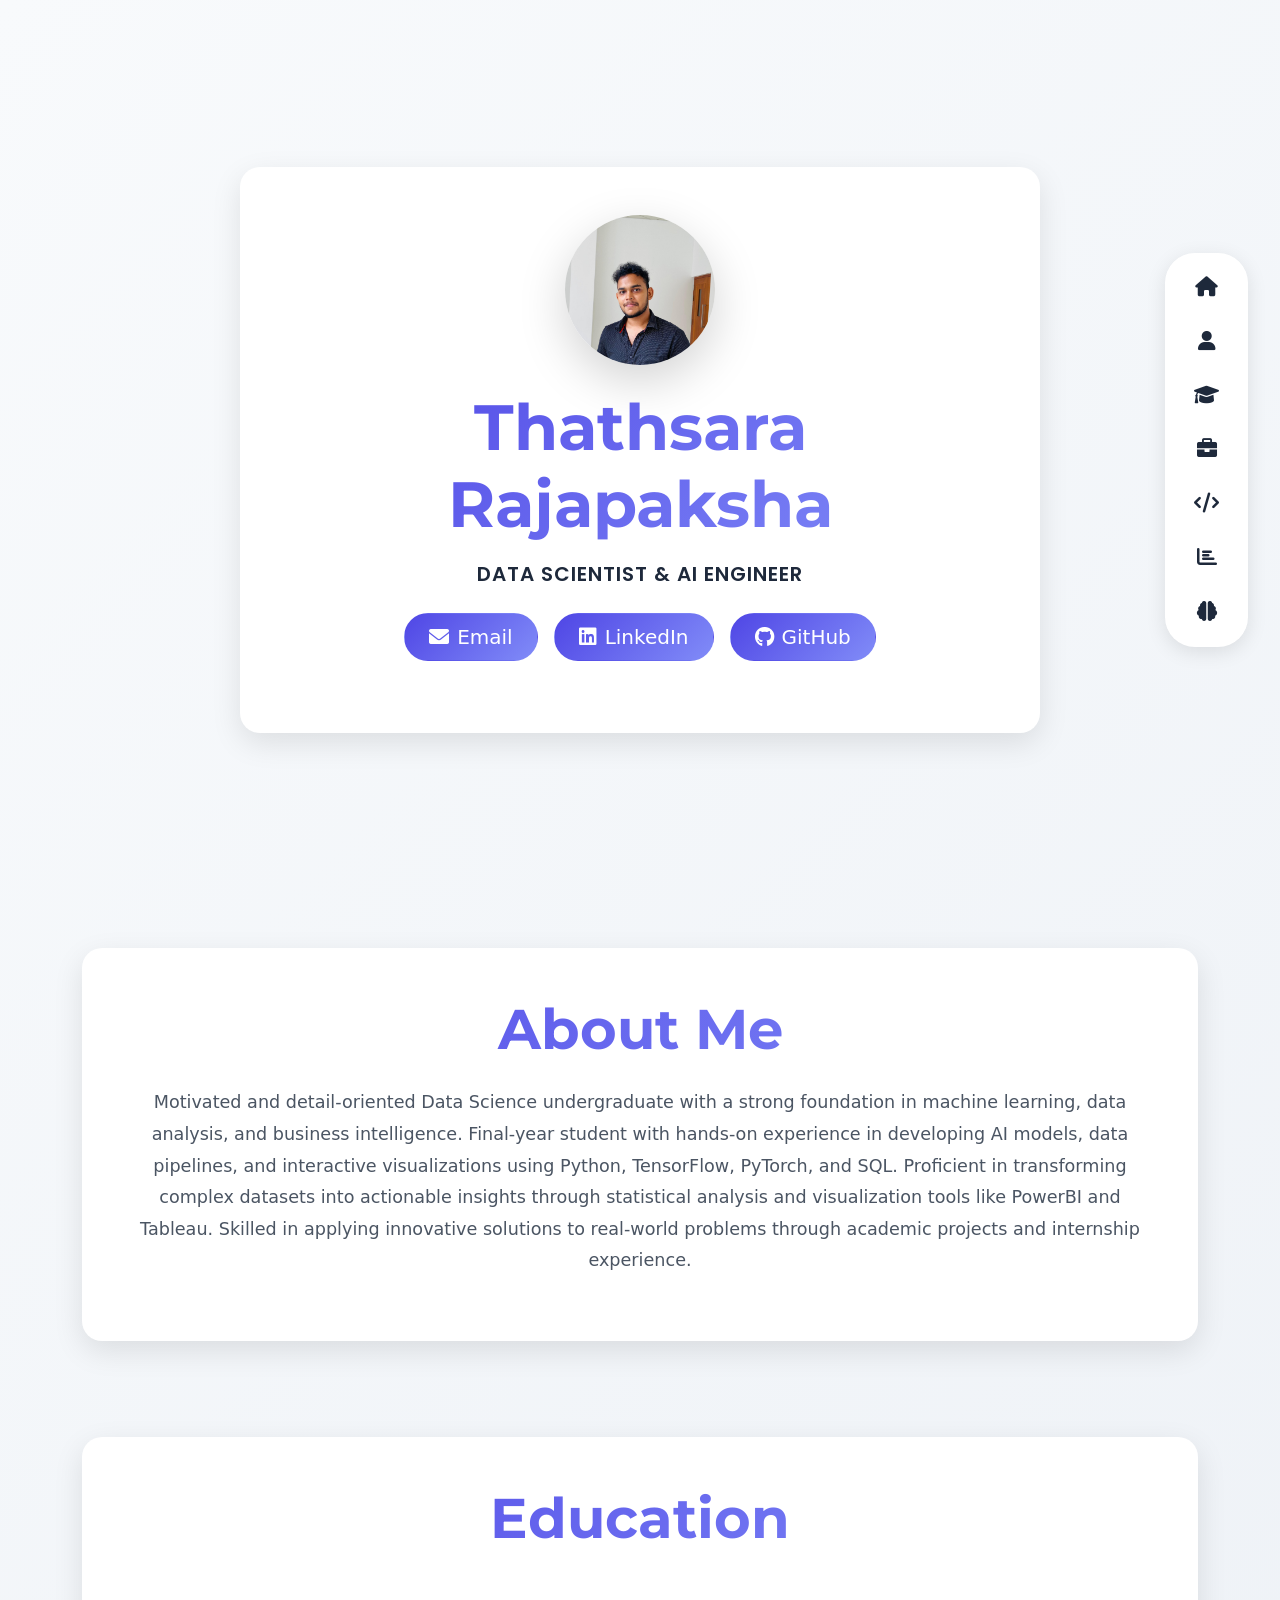
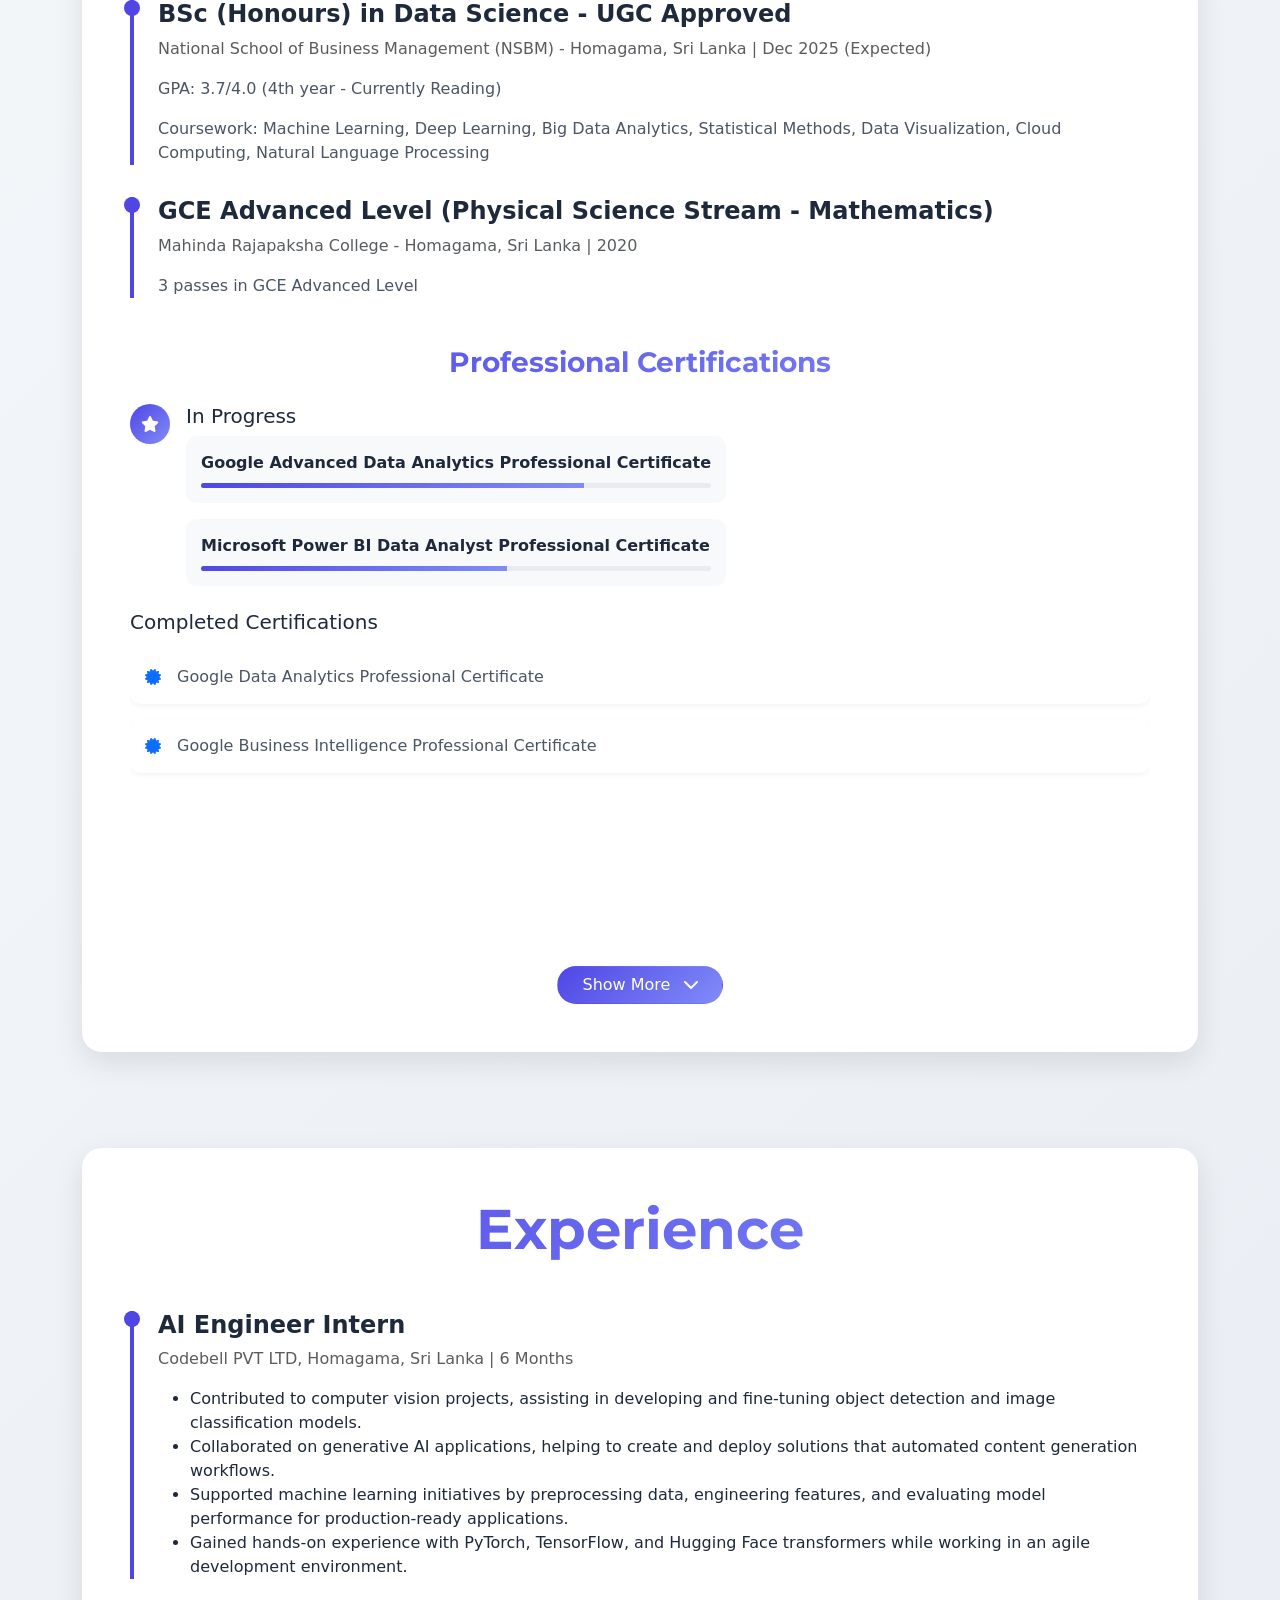
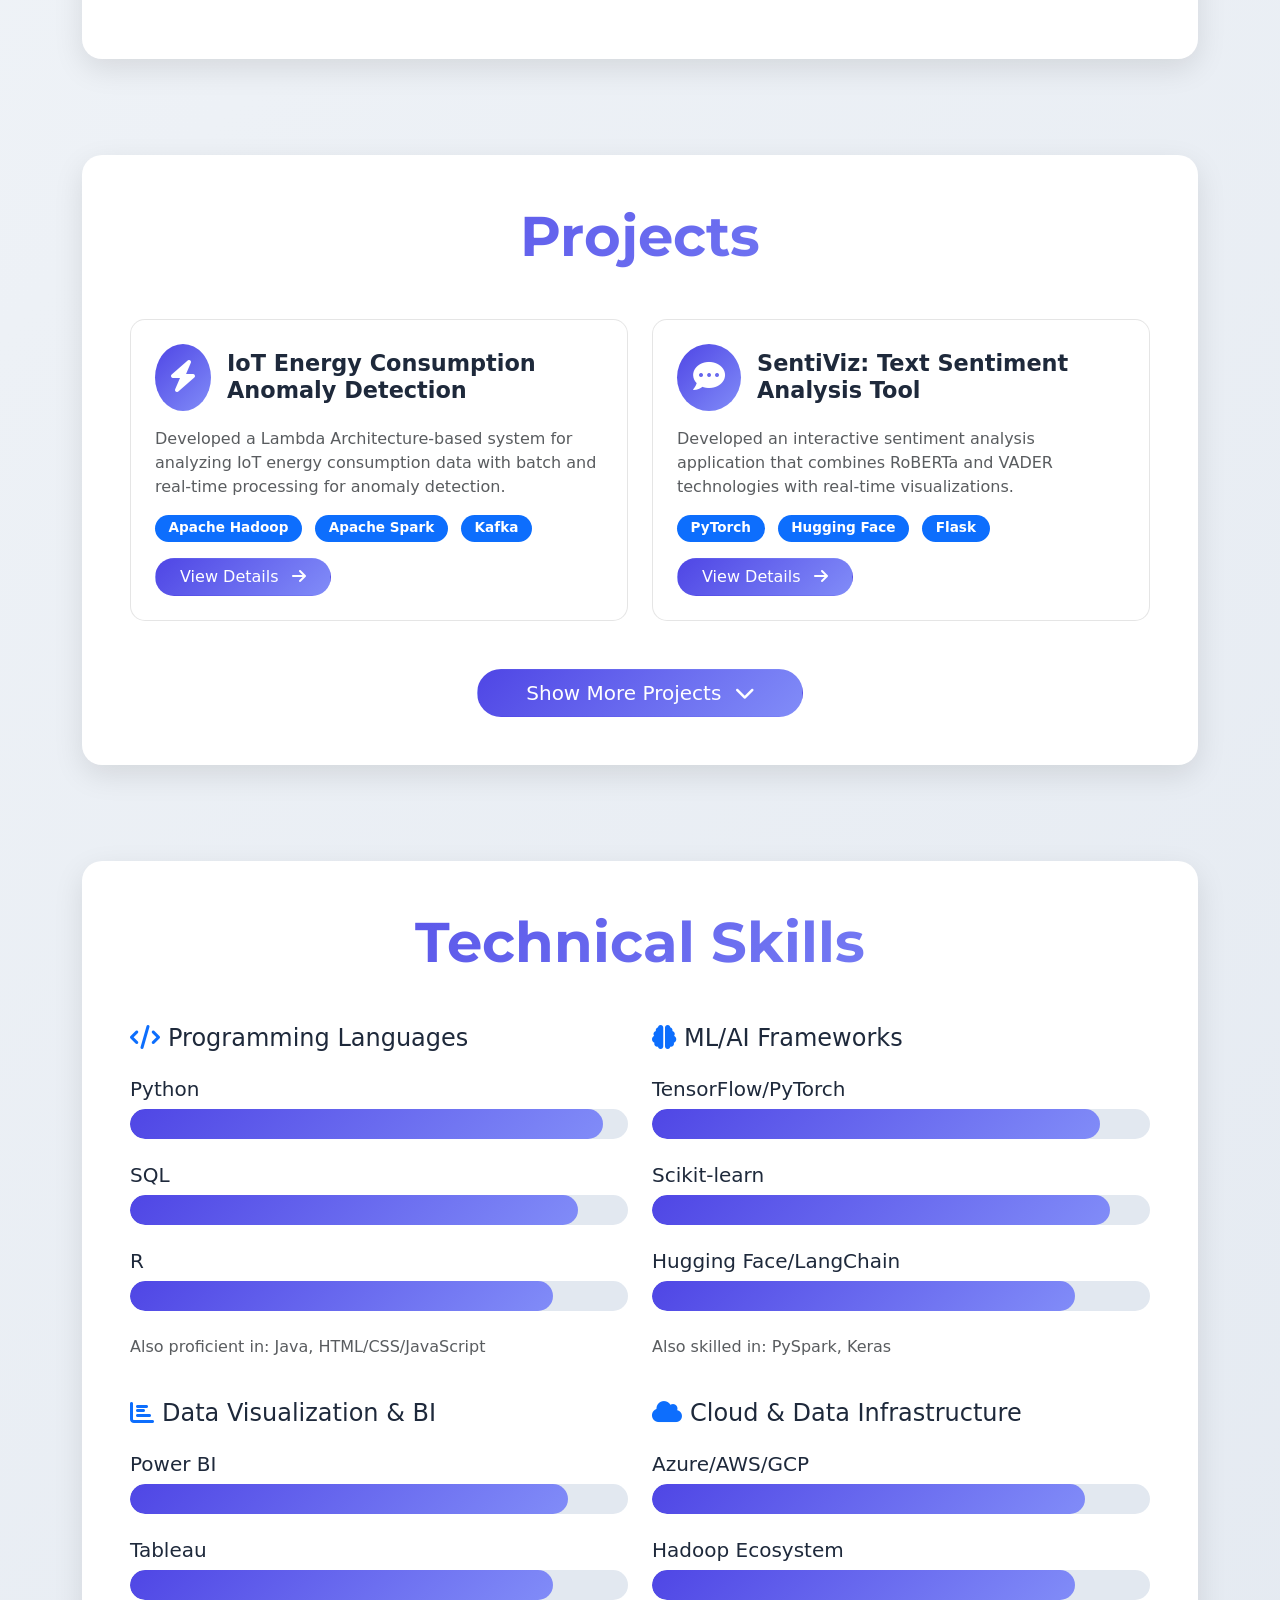
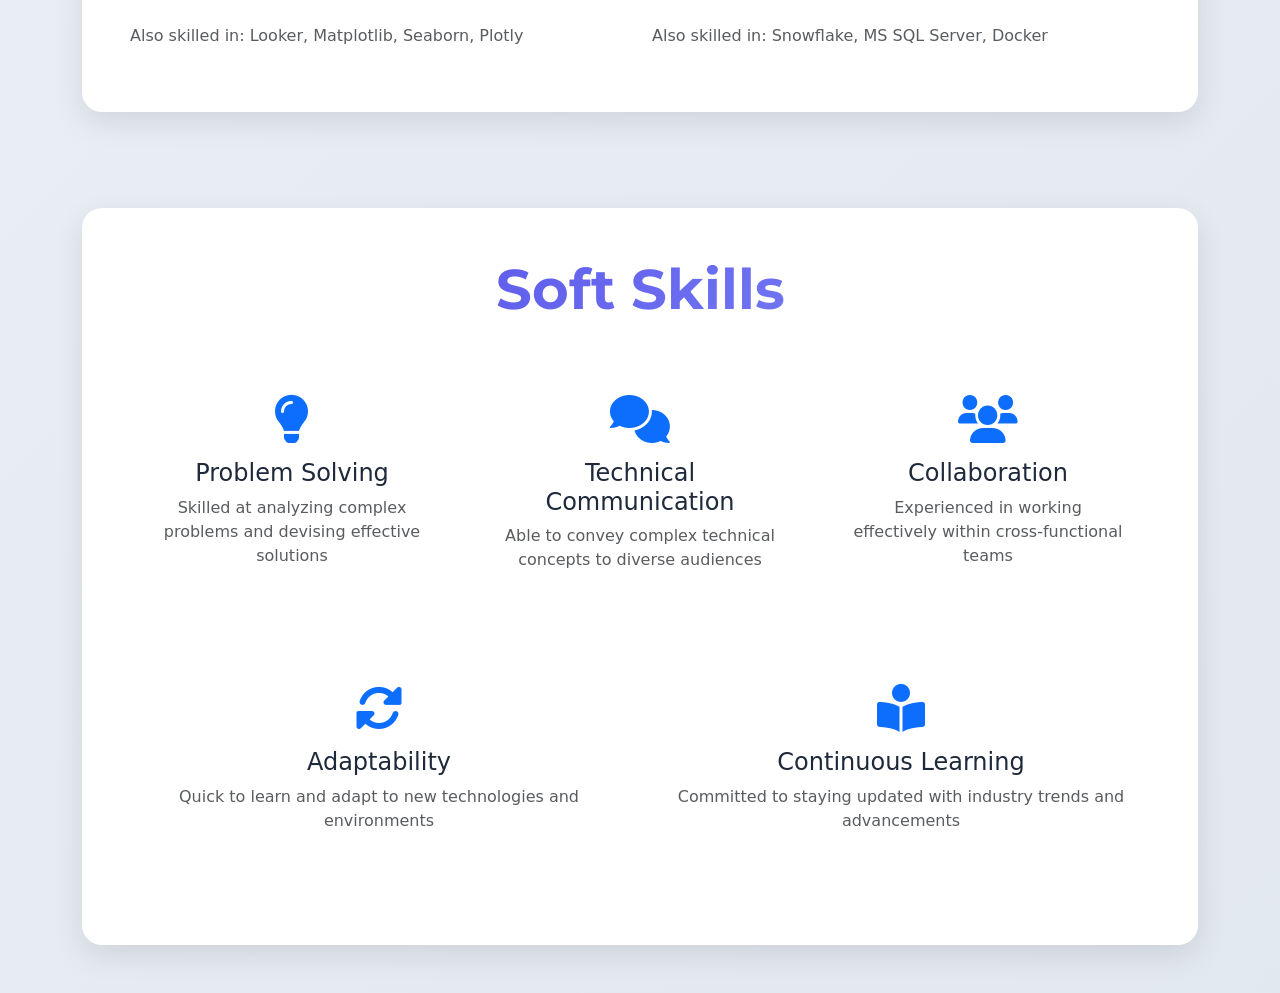
==== index.html @ 157c94f0 "Update and rename final.html to index.html" ====
<!DOCTYPE html>
<html lang="en">
  <head>
    <meta charset="UTF-8" />
    <meta name="viewport" content="width=device-width, initial-scale=1.0" />
    <title>Thathsara Rajapaksha | Data Scientist</title>
    <link
      href="https://cdn.jsdelivr.net/npm/bootstrap@5.3.0/dist/css/bootstrap.min.css"
      rel="stylesheet"
    />
    <link
      href="https://cdnjs.cloudflare.com/ajax/libs/animate.css/4.1.1/animate.min.css"
      rel="stylesheet"
    />
    <link
      rel="stylesheet"
      href="https://cdnjs.cloudflare.com/ajax/libs/font-awesome/6.0.0/css/all.min.css"
    />
    <link
      href="https://fonts.googleapis.com/css2?family=Poppins:wght@400;500;600;700&family=Montserrat:wght@700;800;900&display=swap"
      rel="stylesheet"
    />

    <style>
      :root {
        --primary-color: #4f46e5;
        --secondary-color: #818cf8;
        --accent-color: #6366f1;
        --dark-color: #1e293b;
        --light-color: #f8fafc;
        --gradient-1: linear-gradient(135deg, #4f46e5 0%, #818cf8 100%);
        --gradient-2: linear-gradient(135deg, #6366f1 0%, #a5b4fc 100%);
      }

      body {
        background: linear-gradient(
          135deg,
          var(--light-color) 0%,
          #e2e8f0 100%
        );
        color: var(--dark-color);
        font-weight: 500;
      }

      .gradient-bg {
        background: var(--gradient-1);
      }

      .gradient-text {
        background: var(--gradient-1);
        -webkit-background-clip: text;
        -webkit-text-fill-color: transparent;
      }

      .lead.text-muted {
        font-weight: 500;
        color: #4b5563 !important; /* Darker shade for better readability */
        font-size: 1.1rem;
        line-height: 1.8;
      }

      /* Home section title enhancements */
      .hero-name {
        font-family: "Montserrat", sans-serif;
        font-weight: 800;
        letter-spacing: -0.5px;
        text-transform: none;
      }

      .hero-title {
        font-family: "Poppins", sans-serif;
        font-weight: 600;
        letter-spacing: 1px;
        text-transform: uppercase;
        font-size: 1.25rem;
      }

      /* Enhanced text for project cards */
      .project-card h3 {
        font-weight: 600;
        font-size: 1.4rem;
      }

      .project-card p {
        font-weight: 500;
        color: #4b5563;
      }

      /* Enhanced text for education cards */
      .education-card h4 {
        font-weight: 600;
      }

      .education-card p {
        font-weight: 500;
        color: #4b5563;
      }

      /* Enhanced text for skill sections */
      .skill-bar h5 {
        font-weight: 600;
      }

      /* Enhanced text for certification items */
      .cert-item p {
        font-weight: 500;
        color: #4b5563;
      }

      /* Enhanced section headers */
      .gradient-text {
        font-family: "Montserrat", sans-serif;
        font-weight: 700;
      }

      .section-card {
        background: white;
        border-radius: 20px;
        box-shadow: 0 10px 30px rgba(0, 0, 0, 0.1);
        transition: all 0.5s cubic-bezier(0.4, 0, 0.2, 1);
        opacity: 0;
        transform: translateY(30px);
        overflow: hidden;
      }

      .section-card.visible {
        opacity: 1;
        transform: translateY(0);
      }

      .section-card:hover {
        transform: translateY(-5px) scale(1.01);
        box-shadow: 0 20px 40px rgba(79, 70, 229, 0.15);
      }

      .project-card {
        background: white;
        border-radius: 15px;
        overflow: hidden;
        transition: all 0.5s cubic-bezier(0.4, 0, 0.2, 1);
        opacity: 0;
        transform: translateY(20px);
      }

      .project-card.visible {
        opacity: 1;
        transform: translateY(0);
      }

      .project-card:hover {
        transform: translateY(-10px) scale(1.02);
        box-shadow: 0 15px 30px rgba(79, 70, 229, 0.15);
      }

      .floating-nav {
        position: fixed;
        top: 50%;
        right: 2rem;
        transform: translateY(-50%);
        z-index: 1000;
        background: white;
        padding: 1rem;
        border-radius: 30px;
        box-shadow: 0 5px 20px rgba(0, 0, 0, 0.1);
        opacity: 0;
        animation: fadeIn 0.5s ease forwards 1s;
      }

      .floating-nav a {
        color: var(--dark-color);
        transition: all 0.3s;
        position: relative;
      }

      .floating-nav a:hover {
        color: var(--primary-color);
        transform: scale(1.1);
      }

      .skill-bar {
        height: 30px;
        border-radius: 15px;
        overflow: hidden;
        background: #e2e8f0;
        position: relative;
      }

      .skill-progress {
        height: 100%;
        background: var(--gradient-1);
        border-radius: 15px;
        width: 0;
        transition: width 1.5s cubic-bezier(0.4, 0, 0.2, 1);
      }

      .education-card {
        border-left: 4px solid var(--primary-color);
        padding-left: 1.5rem;
        margin-bottom: 2rem;
        position: relative;
        opacity: 0;
        transform: translateX(-20px);
        transition: all 0.5s cubic-bezier(0.4, 0, 0.2, 1);
      }

      .education-card.visible {
        opacity: 1;
        transform: translateX(0);
      }

      .education-card::before {
        content: "";
        position: absolute;
        left: -10px;
        top: 0;
        width: 16px;
        height: 16px;
        border-radius: 50%;
        background: var(--primary-color);
        transform: scale(0);
        transition: transform 0.3s ease;
      }

      .education-card.visible::before {
        transform: scale(1);
      }

      .soft-skill-card {
        background: white;
        padding: 1.5rem;
        border-radius: 15px;
        text-align: center;
        transition: all 0.5s cubic-bezier(0.4, 0, 0.2, 1);
        opacity: 0;
        transform: scale(0.9);
      }

      .soft-skill-card.visible {
        opacity: 1;
        transform: scale(1);
      }

      .soft-skill-card:hover {
        transform: translateY(-5px) scale(1.05);
        box-shadow: 0 10px 20px rgba(79, 70, 229, 0.1);
      }

      .profile-img {
        opacity: 0;
        transform: scale(0.8);
        transition: all 0.8s cubic-bezier(0.4, 0, 0.2, 1);
        width: 300px;
        height: 300px;
      }

      .profile-img.visible {
        opacity: 1;
        transform: scale(1);
      }

      .social-btn {
        opacity: 0;
        transform: translateY(20px);
        transition: all 0.5s cubic-bezier(0.4, 0, 0.2, 1);
      }

      .social-btn.visible {
        opacity: 1;
        transform: translateY(0);
      }

      .social-btn:hover {
        transform: translateY(-5px);
        box-shadow: 0 10px 20px rgba(79, 70, 229, 0.2);
      }

      @keyframes fadeIn {
        from {
          opacity: 0;
        }
        to {
          opacity: 1;
        }
      }

      .hidden-project {
        display: none;
        opacity: 0;
        transform: translateY(20px);
        transition: all 0.5s cubic-bezier(0.4, 0, 0.2, 1);
      }

      .hidden-project.show {
        display: block;
        opacity: 1;
        transform: translateY(0);
      }

      #showMoreBtn {
        transition: all 0.3s ease;
      }

      #showMoreBtn:hover {
        transform: translateY(-3px);
        box-shadow: 0 10px 20px rgba(79, 70, 229, 0.2);
      }
      .certification-card {
        background: #f8f9fa;
        border-radius: 10px;
        padding: 15px;
        transition: all 0.3s ease;
      }

      .certification-card:hover {
        transform: translateY(-3px);
        box-shadow: 0 5px 15px rgba(0, 0, 0, 0.1);
      }

      .certification-scroll {
        max-height: 300px;
        overflow: hidden;
        transition: max-height 0.5s ease-in-out;
      }

      .certification-scroll.expanded {
        max-height: 1000px;
      }

      .cert-item {
        opacity: 0;
        transform: translateY(20px);
        transition: all 0.3s ease;
        background: white;
        border-radius: 10px;
        padding: 15px;
        margin-bottom: 15px;
        box-shadow: 0 2px 5px rgba(0, 0, 0, 0.05);
      }

      .cert-item.visible {
        opacity: 1;
        transform: translateY(0);
      }

      .certification-badge {
        width: 40px;
        height: 40px;
        display: flex;
        align-items: center;
        justify-content: center;
      }
      .badge {
        font-size: 0.85rem;
        padding: 0.5em 1em;
        border-radius: 20px;
      }

      .project-card {
        border: 1px solid rgba(0, 0, 0, 0.1);
        transition: all 0.3s ease;
      }

      .project-card:hover {
        border-color: var(--primary-color);
      }
    </style>
  </head>
  <body>
    <!-- Floating Navigation -->
    <nav class="floating-nav">
      <div class="d-flex flex-column gap-3">
        <a href="#home" class="btn btn-link"
          ><i class="fas fa-home fa-lg"></i
        ></a>
        <a href="#about" class="btn btn-link"
          ><i class="fas fa-user fa-lg"></i
        ></a>
        <a href="#education" class="btn btn-link"
          ><i class="fas fa-graduation-cap fa-lg"></i
        ></a>
        <a href="#experience" class="btn btn-link"
          ><i class="fas fa-briefcase fa-lg"></i
        ></a>
        <a href="#projects" class="btn btn-link"
          ><i class="fas fa-code fa-lg"></i
        ></a>
        <a href="#skills" class="btn btn-link"
          ><i class="fas fa-chart-bar fa-lg"></i
        ></a>
        <a href="#soft-skills" class="btn btn-link"
          ><i class="fas fa-brain fa-lg"></i
        ></a>
      </div>
    </nav>

    <!-- Hero Section -->
    <section id="home" class="min-vh-100 d-flex align-items-center">
      <div class="container text-center">
        <div class="section-card p-5 mx-auto" style="max-width: 800px">
          <img
            src="images/image.jpg"
            alt="Profile"
            class="rounded-circle mb-4 shadow-lg profile-img"
            style="width: 150px; height: 150px; object-fit: cover"
          />
          <h1
            class="display-3 fw-bold mb-3 gradient-text animate__animated animate__fadeInUp animate__delay-1s"
          >
            Thathsara Rajapaksha
          </h1>
          <p
            class="hero-title mb-4 animate__animated animate__fadeInUp animate__delay-1s"
          >
            Data Scientist & AI Engineer
          </p>
          <div class="d-flex justify-content-center gap-3 mb-4">
            <a
              href="mailto:ntratofficial@gmail.com"
              class="btn social-btn gradient-bg text-white btn-lg rounded-pill px-4"
            >
              <i class="fas fa-envelope me-2"></i>Email
            </a>
            <a
              href="https://linkedin.com/in/thathsara-rajapaksha-834bb2257"
              class="btn social-btn gradient-bg text-white btn-lg rounded-pill px-4"
            >
              <i class="fab fa-linkedin me-2"></i>LinkedIn
            </a>
            <a
              href="https://github.com/NTRajapaksha"
              class="btn social-btn gradient-bg text-white btn-lg rounded-pill px-4"
            >
              <i class="fab fa-github me-2"></i>GitHub
            </a>
          </div>
        </div>
      </div>
    </section>

    <!-- About Section -->
    <section id="about" class="py-5">
      <div class="container">
        <div class="section-card p-5 animate-on-scroll">
          <h2 class="text-center mb-4 display-4 fw-bold gradient-text">
            About Me
          </h2>
          <p class="lead text-muted text-center">
            Motivated and detail-oriented Data Science undergraduate with a
            strong foundation in machine learning, data analysis, and business
            intelligence. Final-year student with hands-on experience in
            developing AI models, data pipelines, and interactive visualizations
            using Python, TensorFlow, PyTorch, and SQL. Proficient in
            transforming complex datasets into actionable insights through
            statistical analysis and visualization tools like PowerBI and
            Tableau. Skilled in applying innovative solutions to real-world
            problems through academic projects and internship experience.
          </p>
        </div>
      </div>
    </section>

    <!-- Education Section -->
    <section id="education" class="py-5">
      <div class="container">
        <div class="section-card p-5 animate-on-scroll">
          <h2 class="text-center mb-5 display-4 fw-bold gradient-text">
            Education
          </h2>

          <!-- Main Education -->
          <div class="education-card">
            <h4>BSc (Honours) in Data Science - UGC Approved</h4>
            <p class="text-muted">
              National School of Business Management (NSBM) - Homagama, Sri
              Lanka | Dec 2025 (Expected)
            </p>
            <p>GPA: 3.7/4.0 (4th year - Currently Reading)</p>
            <p>
              Coursework: Machine Learning, Deep Learning, Big Data Analytics,
              Statistical Methods, Data Visualization, Cloud Computing, Natural
              Language Processing
            </p>
          </div>

          <div class="education-card">
            <h4>GCE Advanced Level (Physical Science Stream - Mathematics)</h4>
            <p class="text-muted">
              Mahinda Rajapaksha College - Homagama, Sri Lanka | 2020
            </p>
            <p>3 passes in GCE Advanced Level</p>
          </div>

          <!-- Professional Certifications -->
          <div class="mt-5">
            <h3 class="text-center mb-4 gradient-text">
              Professional Certifications
            </h3>
            <div class="certification-carousel">
              <div class="certification-container" id="certContainer">
                <!-- Active Certifications -->
                <div class="certification-active mb-4">
                  <div class="d-flex align-items-start">
                    <div
                      class="certification-badge gradient-bg rounded-circle p-3 me-3"
                    >
                      <i class="fas fa-star text-white"></i>
                    </div>
                    <div>
                      <h5 class="mb-2">In Progress</h5>
                      <div class="certification-card active">
                        <p class="mb-2">
                          <strong
                            >Google Advanced Data Analytics Professional
                            Certificate</strong
                          >
                        </p>
                        <div class="progress" style="height: 5px">
                          <div
                            class="progress-bar gradient-bg"
                            style="width: 75%"
                          ></div>
                        </div>
                      </div>
                      <div class="certification-card active mt-3">
                        <p class="mb-2">
                          <strong
                            >Microsoft Power BI Data Analyst Professional
                            Certificate</strong
                          >
                        </p>
                        <div class="progress" style="height: 5px">
                          <div
                            class="progress-bar gradient-bg"
                            style="width: 60%"
                          ></div>
                        </div>
                      </div>
                    </div>
                  </div>
                </div>

                <!-- Completed Certifications Carousel -->
                <div class="certification-completed">
                  <h5 class="mb-3">Completed Certifications</h5>
                  <div class="certification-scroll" id="certScroll">
                    <!-- Individual certs will be populated here -->
                  </div>
                  <div class="text-center mt-3">
                    <button
                      id="showMoreCerts"
                      class="btn gradient-bg text-white rounded-pill px-4"
                    >
                      Show More <i class="fas fa-chevron-down ms-2"></i>
                    </button>
                  </div>
                </div>
              </div>
            </div>
          </div>
        </div>
      </div>
    </section>

    <!-- Experience Section -->
    <section id="experience" class="py-5">
      <div class="container">
        <div class="section-card p-5 animate-on-scroll">
          <h2 class="text-center mb-5 display-4 fw-bold gradient-text">
            Experience
          </h2>

          <div class="education-card">
            <h4>AI Engineer Intern</h4>
            <p class="text-muted">Codebell PVT LTD, Homagama, Sri Lanka | 6 Months</p>
            <ul>
              <li>
                Contributed to computer vision projects, assisting in developing
                and fine-tuning object detection and image classification
                models.
              </li>
              <li>
                Collaborated on generative AI applications, helping to create
                and deploy solutions that automated content generation
                workflows.
              </li>
              <li>
                Supported machine learning initiatives by preprocessing data,
                engineering features, and evaluating model performance for
                production-ready applications.
              </li>
              <li>
                Gained hands-on experience with PyTorch, TensorFlow, and Hugging
                Face transformers while working in an agile development
                environment.
              </li>
            </ul>
          </div>
        </div>
      </div>
    </section>

    <!-- Projects Section -->
    <section id="projects" class="py-5">
      <div class="container">
        <div class="section-card p-5 animate-on-scroll">
          <h2 class="text-center mb-5 display-4 fw-bold gradient-text">
            Projects
          </h2>
          <div class="row" id="projectsContainer">
            <!-- IoT Energy Consumption Project -->
            <div class="col-md-6 mb-4">
              <div class="project-card p-4">
                <div class="d-flex align-items-center mb-3">
                  <div class="gradient-bg rounded-circle p-3 me-3">
                    <i class="fas fa-bolt text-white fa-2x"></i>
                  </div>
                  <h3 class="mb-0">IoT Energy Consumption Anomaly Detection</h3>
                </div>
                <p class="text-muted">
                  Developed a Lambda Architecture-based system for analyzing IoT
                  energy consumption data with batch and real-time processing
                  for anomaly detection.
                </p>
                <div class="mb-3">
                  <span class="badge bg-primary me-2">Apache Hadoop</span>
                  <span class="badge bg-primary me-2">Apache Spark</span>
                  <span class="badge bg-primary">Kafka</span>
                </div>
                <a
                  href="https://github.com/NTRajapaksha/iot-lambda"
                  class="btn gradient-bg text-white rounded-pill px-4"
                >
                  View Details <i class="fas fa-arrow-right ms-2"></i>
                </a>
              </div>
            </div>

            <!-- SentiViz Project -->
            <div class="col-md-6 mb-4">
              <div class="project-card p-4">
                <div class="d-flex align-items-center mb-3">
                  <div class="gradient-bg rounded-circle p-3 me-3">
                    <i class="fas fa-comment-dots text-white fa-2x"></i>
                  </div>
                  <h3 class="mb-0">SentiViz: Text Sentiment Analysis Tool</h3>
                </div>
                <p class="text-muted">
                  Developed an interactive sentiment analysis application that
                  combines RoBERTa and VADER technologies with real-time
                  visualizations.
                </p>
                <div class="mb-3">
                  <span class="badge bg-primary me-2">PyTorch</span>
                  <span class="badge bg-primary me-2">Hugging Face</span>
                  <span class="badge bg-primary">Flask</span>
                </div>
                <a
                  href="https://github.com/NTRajapaksha/Project-SentiViz"
                  class="btn gradient-bg text-white rounded-pill px-4"
                >
                  View Details <i class="fas fa-arrow-right ms-2"></i>
                </a>
              </div>
            </div>

            <!-- Initially Hidden Projects -->
            <div class="col-md-6 mb-4 hidden-project">
                <div class="project-card p-4">
                  <div class="d-flex align-items-center mb-3">
                    <div class="gradient-bg rounded-circle p-3 me-3">
                      <i class="fas fa-brain text-white fa-2x"></i>
                    </div>
                    <h3 class="mb-0">Binary Image Classification</h3>
                  </div>
                  <p class="text-muted">
                    Utilizing transfer learning with MobileNetV2/VGG16
                    architectures to identify brain tumors in MRI scans.
                  </p>
                  <div class="mb-3">
                    <span class="badge bg-primary me-2">TensorFlow</span>
                    <span class="badge bg-primary me-2">Transfer Learning</span>
                    <span class="badge bg-primary">Computer Vision</span>
                  </div>
                  <a
                    href="https://github.com/NTRajapaksha/transferlearning"
                    class="btn gradient-bg text-white rounded-pill px-4"
                  >
                    View Details <i class="fas fa-arrow-right ms-2"></i>
                  </a>
                </div>
              </div>

            <div class="col-md-6 mb-4 hidden-project">
              <div class="project-card p-4">
                <div class="d-flex align-items-center mb-3">
                  <div class="gradient-bg rounded-circle p-3 me-3">
                    <i class="fas fa-home text-white fa-2x"></i>
                  </div>
                  <h3 class="mb-0">Colombo Apartments Pricing Analysis</h3>
                </div>
                <p class="text-muted">
                  Conducted comprehensive exploratory data analysis on Colombo's
                  rental apartment market, analyzing 250+ property listings.
                </p>
                <div class="mb-3">
                  <span class="badge bg-primary me-2">Python</span>
                  <span class="badge bg-primary me-2">Pandas</span>
                  <span class="badge bg-primary">Matplotlib</span>
                </div>
                <a
                  href="https://github.com/subhanu-dev/Real-Estate-Analysis"
                  class="btn gradient-bg text-white rounded-pill px-4"
                >
                  View Details <i class="fas fa-arrow-right ms-2"></i>
                </a>
              </div>
            </div>

            <div class="col-md-6 mb-4 hidden-project">
                <div class="project-card p-4">
                  <div class="d-flex align-items-center mb-3">
                    <div class="gradient-bg rounded-circle p-3 me-3">
                      <i class="fas fa-hotel text-white fa-2x"></i>
                    </div>
                    <h3 class="mb-0">Booking Cancellation Analytics</h3>
                  </div>
                  <p class="text-muted">
                    Analyzed 27,500 booking records to identify patterns in
                    cancellations and no-shows, optimizing revenue and resource
                    planning.
                  </p>
                  <div class="mb-3">
                    <span class="badge bg-primary me-2">Predictive Modeling</span>
                    <span class="badge bg-primary me-2">Data Analysis</span>
                    <span class="badge bg-primary">Customer Segmentation</span>
                  </div>
                  <a
                    href="https://github.com/subhanu-dev/Hotel-reservation"
                    class="btn gradient-bg text-white rounded-pill px-4"
                  >
                    View Details <i class="fas fa-arrow-right ms-2"></i>
                  </a>
                </div>
              </div>

            <!-- New Projects - Added to Hidden Projects -->
            <div class="col-md-6 mb-4 hidden-project">
                <div class="project-card p-4">
                  <div class="d-flex align-items-center mb-3">
                    <div class="gradient-bg rounded-circle p-3 me-3">
                      <i class="fas fa-chart-line text-white fa-2x"></i>
                    </div>
                    <h3 class="mb-0">Revenue Forecasting Tool</h3>
                  </div>
                  <p class="text-muted">
                    Developed and deployed a Streamlit-based web application that
                    uses LSTM models to predict stock prices for multiple brands.
                  </p>
                  <div class="mb-3">
                    <span class="badge bg-primary me-2">Python</span>
                    <span class="badge bg-primary me-2">Streamlit</span>
                    <span class="badge bg-primary">LSTM</span>
                  </div>
                  <a
                    href="https://github.com/NTRajapaksha/stock-Closing-Price-Prediction"
                    class="btn gradient-bg text-white rounded-pill px-4"
                  >
                    View Details <i class="fas fa-arrow-right ms-2"></i>
                  </a>
                </div>
              </div>

            <div class="col-md-6 mb-4 hidden-project">
              <div class="project-card p-4">
                <div class="d-flex align-items-center mb-3">
                  <div class="gradient-bg rounded-circle p-3 me-3">
                    <i class="fas fa-file-alt text-white fa-2x"></i>
                  </div>
                  <h3 class="mb-0">Smart ATS Resume Optimizer</h3>
                </div>
                <p class="text-muted">
                  User-friendly web application using Streamlit and Google's
                  Generative AI to enhance resume quality across different
                  experience levels.
                </p>
                <div class="mb-3">
                  <span class="badge bg-primary me-2">Streamlit</span>
                  <span class="badge bg-primary me-2">Generative AI</span>
                  <span class="badge bg-primary">NLP</span>
                </div>
                <a
                  href="https://github.com/NTRajapaksha/Smart-ATS"
                  class="btn gradient-bg text-white rounded-pill px-4"
                >
                  View Details <i class="fas fa-arrow-right ms-2"></i>
                </a>
              </div>
            </div>

            <div class="col-md-6 mb-4 hidden-project">
                <div class="project-card p-4">
                  <div class="d-flex align-items-center mb-3">
                    <div class="gradient-bg rounded-circle p-3 me-3">
                      <i class="fas fa-comment-dots text-white fa-2x"></i>
                    </div>
                    <h3 class="mb-0">Amazon Sentiment Analysis</h3>
                  </div>
                  <p class="text-muted">
                    Analyzing user reviews from Amazon to determine sentiment
                    towards products using pre-trained BERT model.
                  </p>
                  <div class="mb-3">
                    <span class="badge bg-primary me-2">BERT</span>
                    <span class="badge bg-primary me-2">NLP</span>
                    <span class="badge bg-primary">Hugging Face</span>
                  </div>
                  <a
                    href="https://github.com/NTRajapaksha/SentimentAnalysis"
                    class="btn gradient-bg text-white rounded-pill px-4"
                  >
                    View Details <i class="fas fa-arrow-right ms-2"></i>
                  </a>
                </div>
              </div>
  

            <div class="col-md-6 mb-4 hidden-project">
              <div class="project-card p-4">
                <div class="d-flex align-items-center mb-3">
                  <div class="gradient-bg rounded-circle p-3 me-3">
                    <i class="fas fa-users-slash text-white fa-2x"></i>
                  </div>
                  <h3 class="mb-0">Customer Churn Prediction</h3>
                </div>
                <p class="text-muted">
                  Predicts customer churn using XGBoost, Random Forest, and
                  Logistic Regression with hyperparameter tuning.
                </p>
                <div class="mb-3">
                  <span class="badge bg-primary me-2">XGBoost</span>
                  <span class="badge bg-primary me-2">Random Forest</span>
                  <span class="badge bg-primary">Hyperparameter Tuning</span>
                </div>
                <a
                  href="https://github.com/NTRajapaksha/Churn-Prediction"
                  class="btn gradient-bg text-white rounded-pill px-4"
                >
                  View Details <i class="fas fa-arrow-right ms-2"></i>
                </a>
              </div>
            </div>

            <div class="col-md-6 mb-4 hidden-project">
                <div class="project-card p-4">
                  <div class="d-flex align-items-center mb-3">
                    <div class="gradient-bg rounded-circle p-3 me-3">
                      <i class="fas fa-chart-bar text-white fa-2x"></i>
                    </div>
                    <h3 class="mb-0">Business Decision-Making Dashboard</h3>
                  </div>
                  <p class="text-muted">
                    Translated business requirements into interactive dashboards
                    for real-time tracking of key performance indicators (KPIs).
                  </p>
                  <div class="mb-3">
                    <span class="badge bg-primary me-2">Power BI</span>
                    <span class="badge bg-primary me-2">Tableau</span>
                    <span class="badge bg-primary">Data Visualization</span>
                  </div>
                  <a
                    href="https://github.com/NTRajapaksha/Data-Visualizaton"
                    class="btn gradient-bg text-white rounded-pill px-4"
                  >
                    View Details <i class="fas fa-arrow-right ms-2"></i>
                  </a>
                </div>
              </div>

            <div class="col-md-6 mb-4 hidden-project">
              <div class="project-card p-4">
                <div class="d-flex align-items-center mb-3">
                  <div class="gradient-bg rounded-circle p-3 me-3">
                    <i class="fas fa-user-tag text-white fa-2x"></i>
                  </div>
                  <h3 class="mb-0">Customer Segmentation</h3>
                </div>
                <p class="text-muted">
                  A model that uses KMeans algorithm for customer segmentation
                  by implementing the Elbow method.
                </p>
                <div class="mb-3">
                  <span class="badge bg-primary me-2">KMeans</span>
                  <span class="badge bg-primary me-2">Clustering</span>
                  <span class="badge bg-primary">Elbow Method</span>
                </div>
                <a
                  href="https://github.com/NTRajapaksha/Customer-Segmentation"
                  class="btn gradient-bg text-white rounded-pill px-4"
                >
                  View Details <i class="fas fa-arrow-right ms-2"></i>
                </a>
              </div>
            </div>
          </div>

          <div class="text-center mt-4">
            <button
              id="showMoreBtn"
              class="btn btn-lg gradient-bg text-white rounded-pill px-5"
            >
              Show More Projects <i class="fas fa-chevron-down ms-2"></i>
            </button>
          </div>
        </div>
      </div>
    </section>

    <!-- Technical Skills Section -->
    <section id="skills" class="py-5">
      <div class="container">
        <div class="section-card p-5 animate-on-scroll">
          <h2 class="text-center mb-5 display-4 fw-bold gradient-text">
            Technical Skills
          </h2>
          <div class="row g-4">
            <!-- Programming -->
            <div class="col-md-6">
              <h4 class="mb-4">
                <i class="fas fa-code text-primary me-2"></i>Programming
                Languages
              </h4>
              <div class="d-flex align-items-center mb-4">
                <div class="flex-grow-1">
                  <h5>Python</h5>
                  <div class="skill-bar">
                    <div class="skill-progress" style="width: 95%"></div>
                  </div>
                </div>
              </div>
              <div class="d-flex align-items-center mb-4">
                <div class="flex-grow-1">
                  <h5>SQL</h5>
                  <div class="skill-bar">
                    <div class="skill-progress" style="width: 90%"></div>
                  </div>
                </div>
              </div>
              <div class="d-flex align-items-center mb-4">
                <div class="flex-grow-1">
                  <h5>R</h5>
                  <div class="skill-bar">
                    <div class="skill-progress" style="width: 85%"></div>
                  </div>
                </div>
              </div>
              <p class="text-muted">
                Also proficient in: Java, HTML/CSS/JavaScript
              </p>
            </div>

            <!-- ML/AI Frameworks -->
            <div class="col-md-6">
              <h4 class="mb-4">
                <i class="fas fa-brain text-primary me-2"></i>ML/AI Frameworks
              </h4>
              <div class="d-flex align-items-center mb-4">
                <div class="flex-grow-1">
                  <h5>TensorFlow/PyTorch</h5>
                  <div class="skill-bar">
                    <div class="skill-progress" style="width: 90%"></div>
                  </div>
                </div>
              </div>
              <div class="d-flex align-items-center mb-4">
                <div class="flex-grow-1">
                  <h5>Scikit-learn</h5>
                  <div class="skill-bar">
                    <div class="skill-progress" style="width: 92%"></div>
                  </div>
                </div>
              </div>
              <div class="d-flex align-items-center mb-4">
                <div class="flex-grow-1">
                  <h5>Hugging Face/LangChain</h5>
                  <div class="skill-bar">
                    <div class="skill-progress" style="width: 85%"></div>
                  </div>
                </div>
              </div>
              <p class="text-muted">Also skilled in: PySpark, Keras</p>
            </div>

            <!-- Data Visualization -->
            <div class="col-md-6">
              <h4 class="mb-4">
                <i class="fas fa-chart-bar text-primary me-2"></i>Data
                Visualization & BI
              </h4>
              <div class="d-flex align-items-center mb-4">
                <div class="flex-grow-1">
                  <h5>Power BI</h5>
                  <div class="skill-bar">
                    <div class="skill-progress" style="width: 88%"></div>
                  </div>
                </div>
              </div>
              <div class="d-flex align-items-center mb-4">
                <div class="flex-grow-1">
                  <h5>Tableau</h5>
                  <div class="skill-bar">
                    <div class="skill-progress" style="width: 85%"></div>
                  </div>
                </div>
              </div>
              <p class="text-muted">
                Also skilled in: Looker, Matplotlib, Seaborn, Plotly
              </p>
            </div>

            <!-- Cloud and Data Infrastructure -->
            <div class="col-md-6">
              <h4 class="mb-4">
                <i class="fas fa-cloud text-primary me-2"></i>Cloud & Data
                Infrastructure
              </h4>
              <div class="d-flex align-items-center mb-4">
                <div class="flex-grow-1">
                  <h5>Azure/AWS/GCP</h5>
                  <div class="skill-bar">
                    <div class="skill-progress" style="width: 87%"></div>
                  </div>
                </div>
              </div>
              <div class="d-flex align-items-center mb-4">
                <div class="flex-grow-1">
                  <h5>Hadoop Ecosystem</h5>
                  <div class="skill-bar">
                    <div class="skill-progress" style="width: 85%"></div>
                  </div>
                </div>
              </div>
              <p class="text-muted">
                Also skilled in: Snowflake, MS SQL Server, Docker
              </p>
            </div>
          </div>
        </div>
      </div>
    </section>

    <!-- Soft Skills Section -->
    <section id="soft-skills" class="py-5">
      <div class="container">
        <div class="section-card p-5 animate-on-scroll">
          <h2 class="text-center mb-5 display-4 fw-bold gradient-text">
            Soft Skills
          </h2>
          <div class="row g-4">
            <div class="col-md-4 mb-4">
              <div class="soft-skill-card">
                <i class="fas fa-lightbulb fa-3x mb-3 text-primary"></i>
                <h4>Problem Solving</h4>
                <p class="text-muted">
                  Skilled at analyzing complex problems and devising effective
                  solutions
                </p>
              </div>
            </div>

            <div class="col-md-4 mb-4">
              <div class="soft-skill-card">
                <i class="fas fa-comments fa-3x mb-3 text-primary"></i>
                <h4>Technical Communication</h4>
                <p class="text-muted">
                  Able to convey complex technical concepts to diverse audiences
                </p>
              </div>
            </div>

            <div class="col-md-4 mb-4">
              <div class="soft-skill-card">
                <i class="fas fa-users fa-3x mb-3 text-primary"></i>
                <h4>Collaboration</h4>
                <p class="text-muted">
                  Experienced in working effectively within cross-functional
                  teams
                </p>
              </div>
            </div>

            <div class="col-md-6 mb-4">
              <div class="soft-skill-card">
                <i class="fas fa-sync-alt fa-3x mb-3 text-primary"></i>
                <h4>Adaptability</h4>
                <p class="text-muted">
                  Quick to learn and adapt to new technologies and environments
                </p>
              </div>
            </div>

            <div class="col-md-6 mb-4">
              <div class="soft-skill-card">
                <i class="fas fa-book-reader fa-3x mb-3 text-primary"></i>
                <h4>Continuous Learning</h4>
                <p class="text-muted">
                  Committed to staying updated with industry trends and
                  advancements
                </p>
              </div>
            </div>
          </div>
        </div>
      </div>
    </section>

    <!-- Bootstrap JS and Popper.js -->
    <script src="https://cdn.jsdelivr.net/npm/bootstrap@5.3.0/dist/js/bootstrap.bundle.min.js"></script>

    <!-- Enhanced Animation JavaScript -->
    <script>
      // Intersection Observer for animations
      const observerOptions = {
        threshold: 0.2,
        rootMargin: "0px 0px -50px 0px",
      };

      const observer = new IntersectionObserver((entries) => {
        entries.forEach((entry) => {
          if (entry.isIntersecting) {
            entry.target.classList.add("visible");

            if (entry.target.classList.contains("section-card")) {
              entry.target
                .querySelectorAll(".skill-progress")
                .forEach((bar, index) => {
                  setTimeout(() => {
                    bar.style.width =
                      bar.getAttribute("style").match(/width:\s*(\d+)%/)[1] +
                      "%";
                  }, index * 200);
                });

              entry.target
                .querySelectorAll(".education-card")
                .forEach((card, index) => {
                  setTimeout(() => {
                    card.classList.add("visible");
                  }, index * 300);
                });

              entry.target
                .querySelectorAll(".soft-skill-card")
                .forEach((card, index) => {
                  setTimeout(() => {
                    card.classList.add("visible");
                  }, index * 200);
                });

              entry.target
                .querySelectorAll(".project-card")
                .forEach((card, index) => {
                  setTimeout(() => {
                    card.classList.add("visible");
                  }, index * 200);
                });
            }
          }
        });
      }, observerOptions);

      document
        .querySelectorAll(
          ".section-card, .project-card, .education-card, .soft-skill-card"
        )
        .forEach((element) => {
          observer.observe(element);
        });

      document.addEventListener("DOMContentLoaded", () => {
        const socialBtns = document.querySelectorAll(".social-btn");
        socialBtns.forEach((btn, index) => {
          setTimeout(() => {
            btn.classList.add("visible");
          }, 1500 + index * 200);
        });

        setTimeout(() => {
          document.querySelector(".profile-img").classList.add("visible");
        }, 800);

        // Certification data
        const certifications = [
          "Google Data Analytics Professional Certificate",
          "Google Business Intelligence Professional Certificate",
          "Introduction to Data Science in Python - University of Michigan",
          "Mathematics for Machine Learning and Data Science Specialization - DeepLearning.AI",
          "Introduction to Statistics - Stanford University",
          "Deep Learning Specialization - DeepLearning.AI",
          "Machine Learning Specialization - Stanford University",
          "Machine Learning in Production - DeepLearning.AI",
          "Machine Learning on Google Cloud Specialization",
          "Applied Machine Learning in Python - University of Michigan",
          "Generative AI with Large Language Models - DeepLearning.AI",
          "Google AI Essentials - Google",
          "AWS Fundamentals Specialization - Amazon Web Services (AWS)",
          "Introduction to Machine Learning on AWS",
          "Azure Fundamentals - Simplilearn",
          "AI/ML Engineer - Stage 1 & 2 - SLIIT",
          "Exploratory Data Analysis for Machine Learning - IBM",
          "Databases and SQL for Data Science with Python - IBM",
          "TensorFlow - Keras Bootcamp - OpenCV University",
          "Introduction to Git and GitHub - Google"
        ];

        const certScroll = document.getElementById("certScroll");
        const showMoreCertsBtn = document.getElementById("showMoreCerts");

        if (certScroll && showMoreCertsBtn) {
          certifications.forEach((cert, index) => {
            const certDiv = document.createElement("div");
            certDiv.className = "cert-item";
            certDiv.innerHTML = `
                        <div class="d-flex align-items-center">
                            <i class="fas fa-certificate text-primary me-3"></i>
                            <p class="mb-0">${cert}</p>
                        </div>
                    `;
            certScroll.appendChild(certDiv);
          });

          let isExpanded = false;

          showMoreCertsBtn.addEventListener("click", () => {
            isExpanded = !isExpanded;
            certScroll.classList.toggle("expanded");

            const certItems = document.querySelectorAll(".cert-item");
            certItems.forEach((item, index) => {
              setTimeout(() => {
                item.classList.toggle("visible", isExpanded);
              }, index * 100);
            });

            showMoreCertsBtn.innerHTML = isExpanded
              ? 'Show Less <i class="fas fa-chevron-up ms-2"></i>'
              : 'Show More <i class="fas fa-chevron-down ms-2"></i>';
          });

          const visibleCerts = Array.from(
            document.querySelectorAll(".cert-item")
          ).slice(0, 2);
          visibleCerts.forEach((cert, index) => {
            setTimeout(() => {
              cert.classList.add("visible");
            }, index * 200);
          });
        }
      });

      // Smooth scroll functionality
      document.querySelectorAll('a[href^="#"]').forEach((anchor) => {
        anchor.addEventListener("click", function (e) {
          e.preventDefault();
          document.querySelector(this.getAttribute("href")).scrollIntoView({
            behavior: "smooth",
          });
        });
      });

      // Project reveal functionality
      const showMoreBtn = document.getElementById("showMoreBtn");
      const hiddenProjects = document.querySelectorAll(".hidden-project");
      let projectsVisible = false;

      showMoreBtn.addEventListener("click", () => {
        hiddenProjects.forEach((project, index) => {
          setTimeout(() => {
            if (!projectsVisible) {
              project.classList.add("show");
            } else {
              project.classList.remove("show");
            }
          }, index * 200);
        });

        projectsVisible = !projectsVisible;
        showMoreBtn.innerHTML = projectsVisible
          ? 'Show Less <i class="fas fa-chevron-up ms-2"></i>'
          : 'Show More Projects <i class="fas fa-chevron-down ms-2"></i>';

        showMoreBtn.classList.add("animate__animated", "animate__pulse");
        setTimeout(() => {
          showMoreBtn.classList.remove("animate__animated", "animate__pulse");
        }, 1000);
      });
    </script>
  </body>
</html>
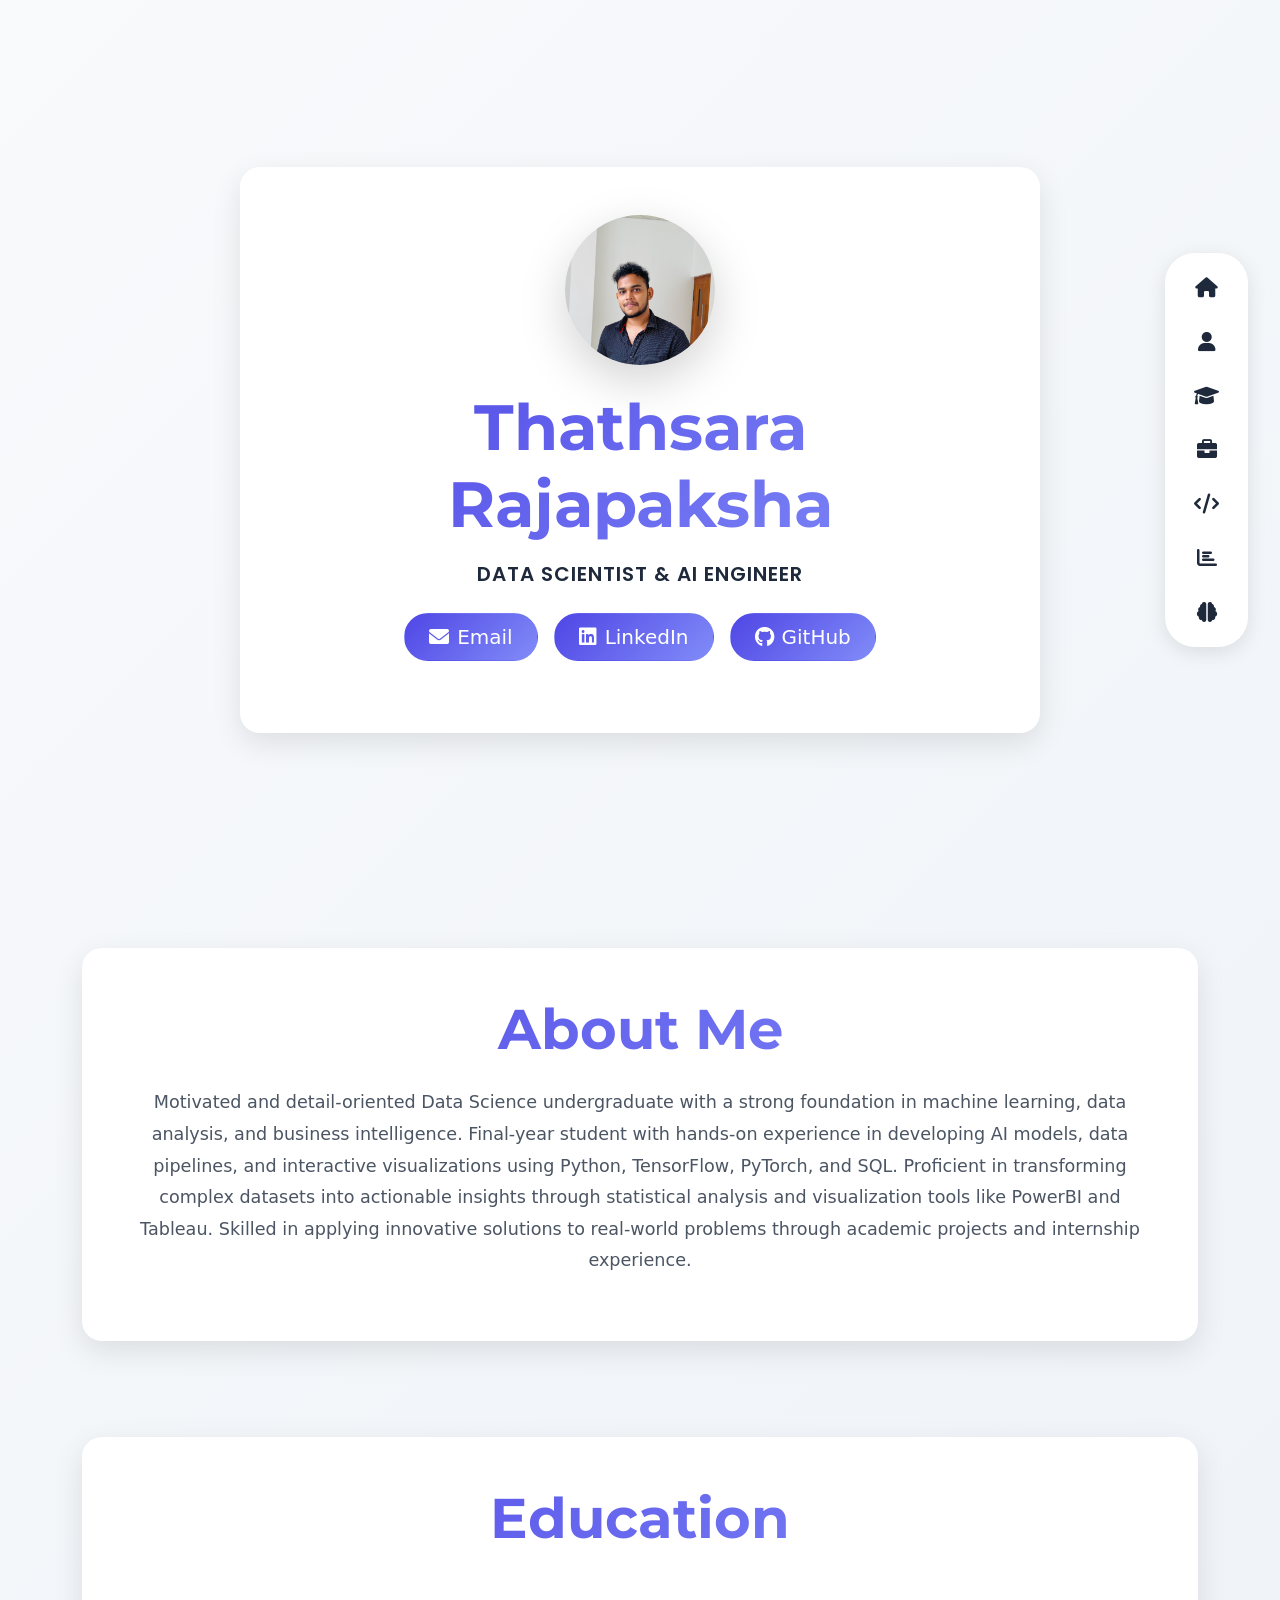
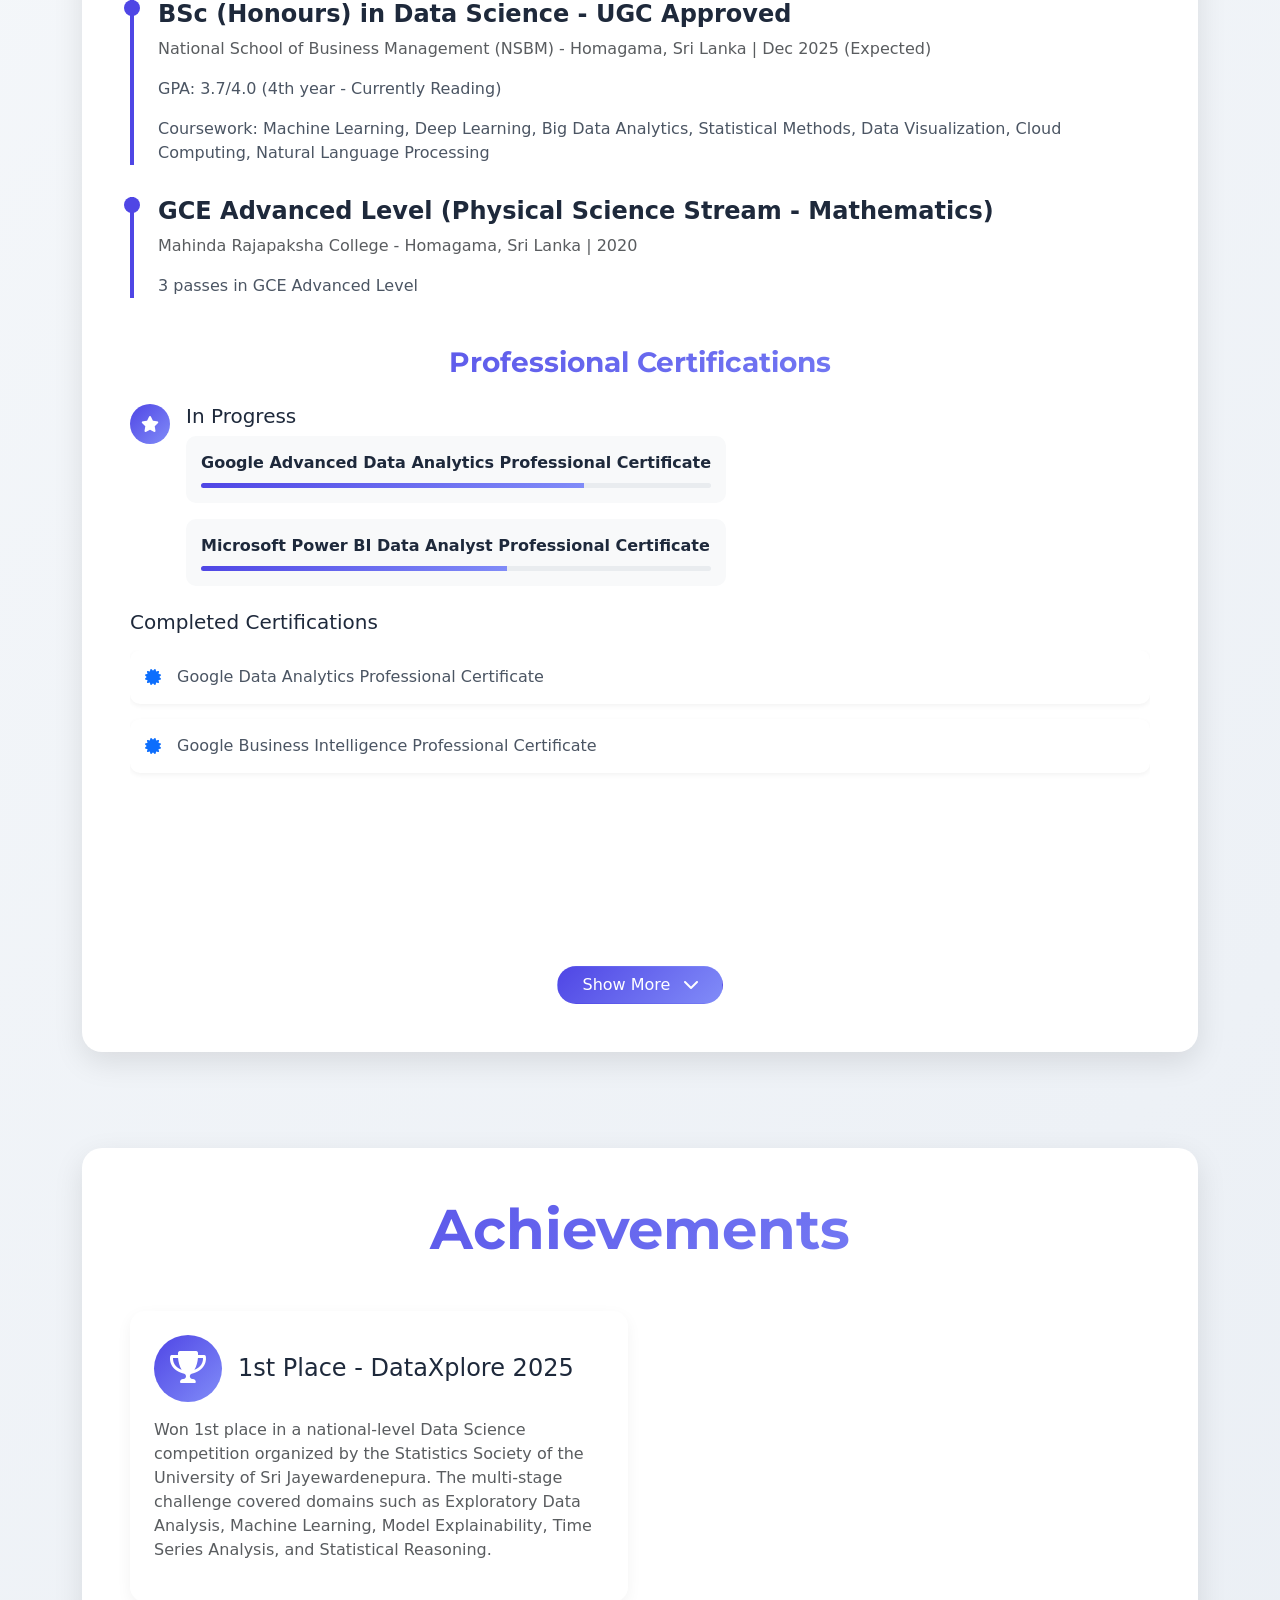
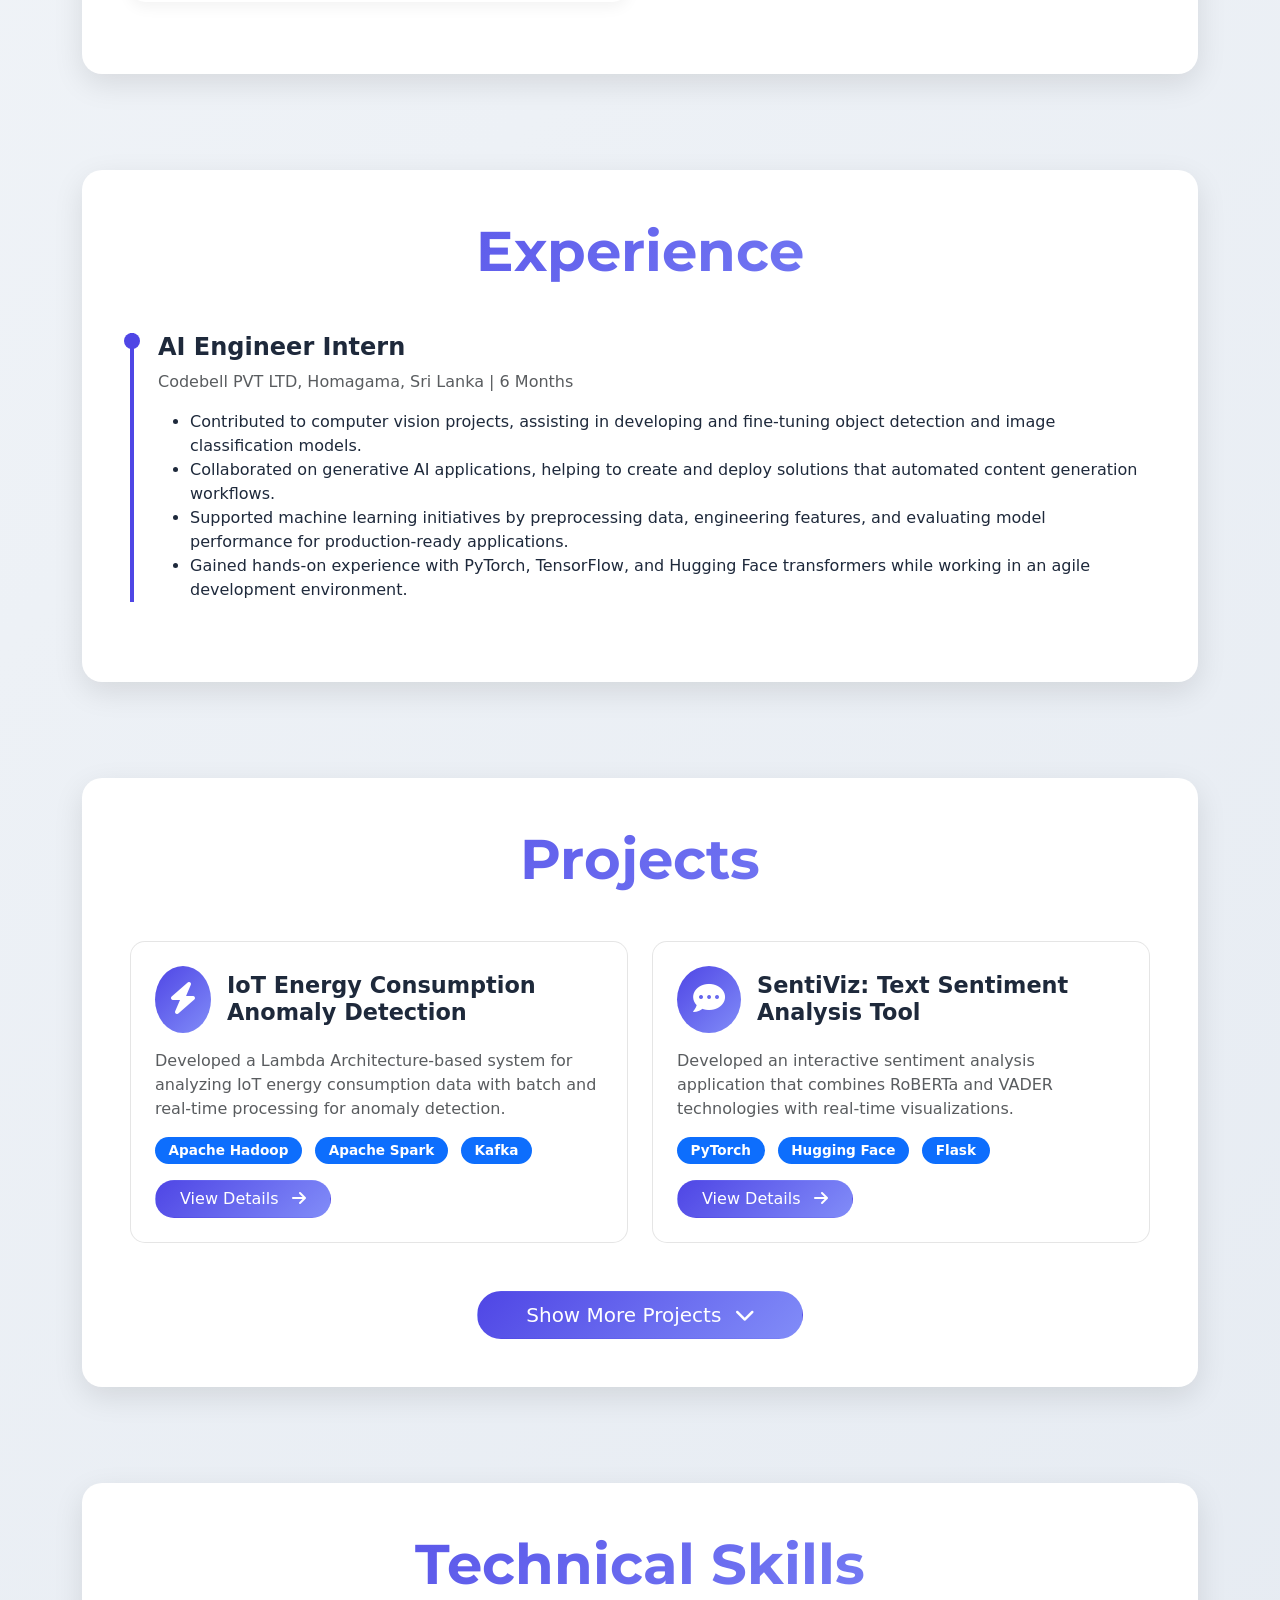
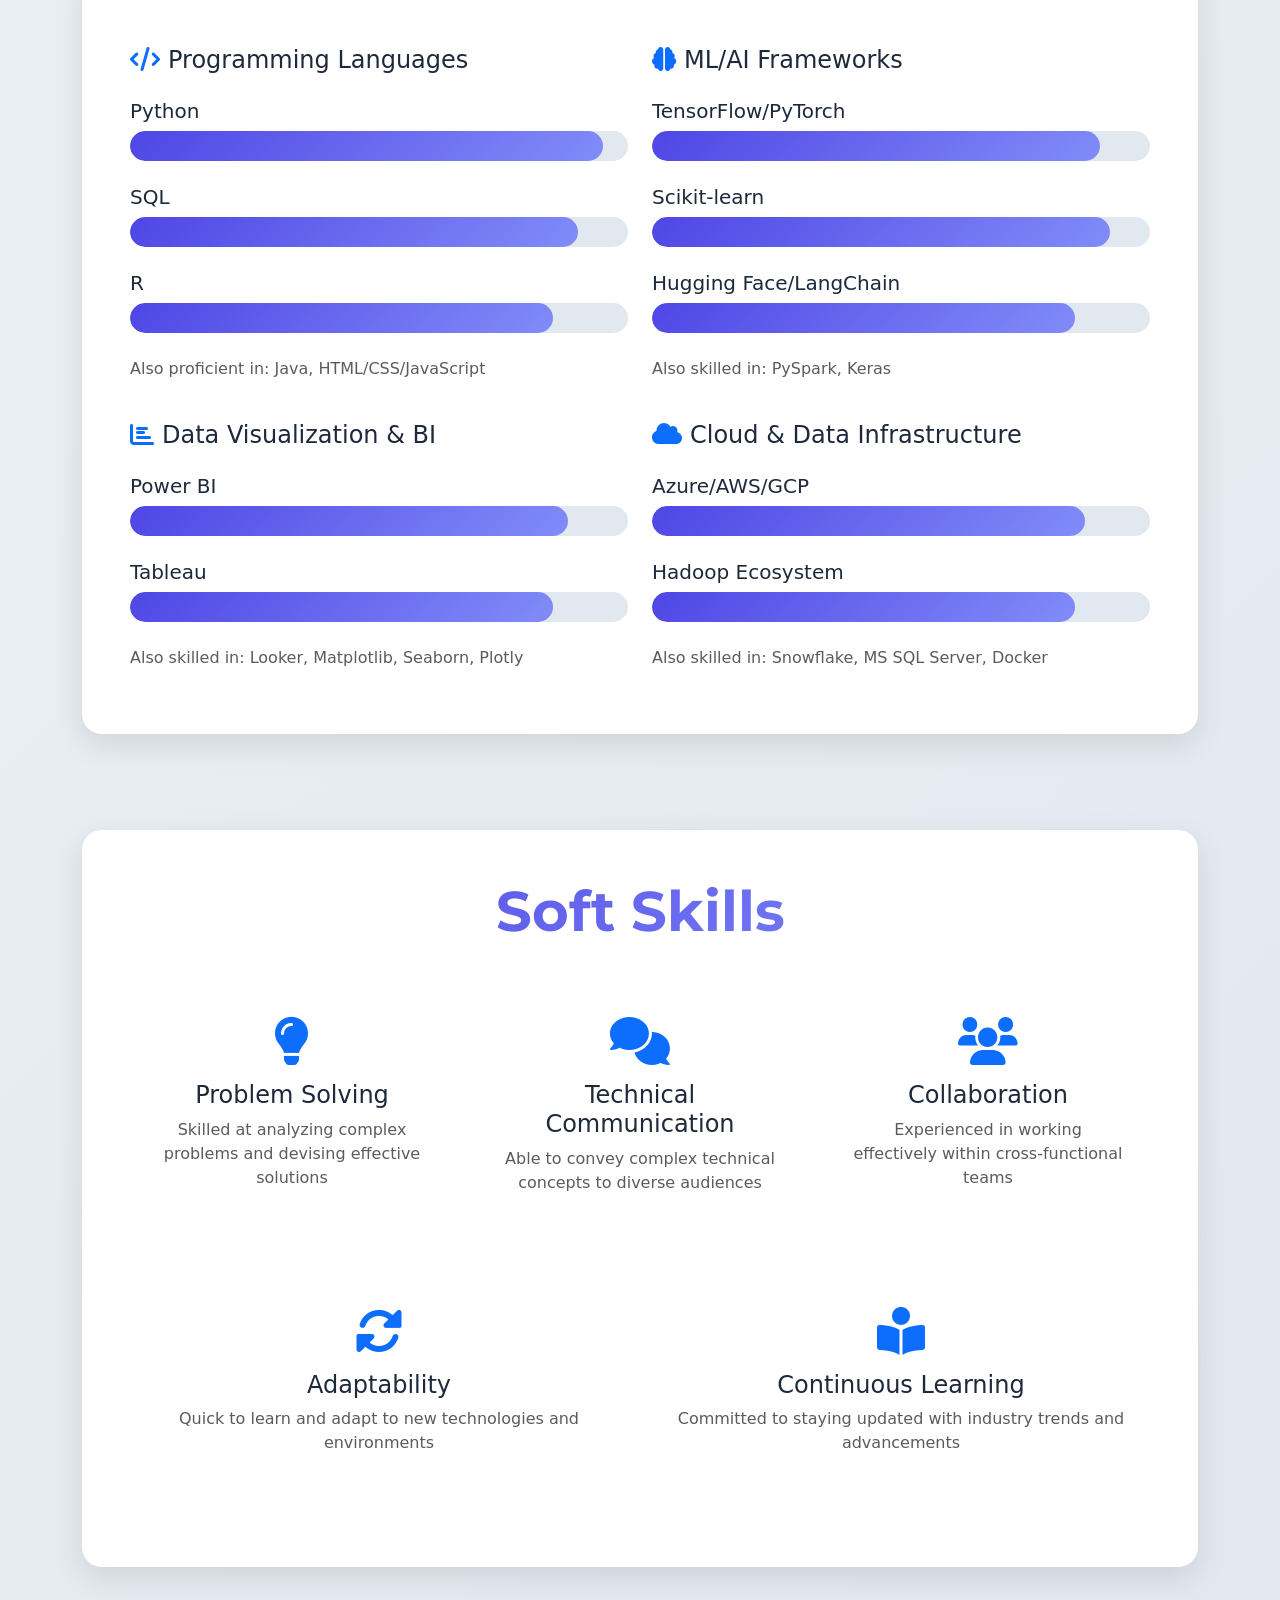
==== commit 9b3a655c: "Update index.html" ====
--- a/index.html
+++ b/index.html
@@ -20,350 +20,8 @@
       href="https://fonts.googleapis.com/css2?family=Poppins:wght@400;500;600;700&family=Montserrat:wght@700;800;900&display=swap"
       rel="stylesheet"
     />
-
-    <style>
-      :root {
-        --primary-color: #4f46e5;
-        --secondary-color: #818cf8;
-        --accent-color: #6366f1;
-        --dark-color: #1e293b;
-        --light-color: #f8fafc;
-        --gradient-1: linear-gradient(135deg, #4f46e5 0%, #818cf8 100%);
-        --gradient-2: linear-gradient(135deg, #6366f1 0%, #a5b4fc 100%);
-      }
-
-      body {
-        background: linear-gradient(
-          135deg,
-          var(--light-color) 0%,
-          #e2e8f0 100%
-        );
-        color: var(--dark-color);
-        font-weight: 500;
-      }
-
-      .gradient-bg {
-        background: var(--gradient-1);
-      }
-
-      .gradient-text {
-        background: var(--gradient-1);
-        -webkit-background-clip: text;
-        -webkit-text-fill-color: transparent;
-      }
-
-      .lead.text-muted {
-        font-weight: 500;
-        color: #4b5563 !important; /* Darker shade for better readability */
-        font-size: 1.1rem;
-        line-height: 1.8;
-      }
-
-      /* Home section title enhancements */
-      .hero-name {
-        font-family: "Montserrat", sans-serif;
-        font-weight: 800;
-        letter-spacing: -0.5px;
-        text-transform: none;
-      }
-
-      .hero-title {
-        font-family: "Poppins", sans-serif;
-        font-weight: 600;
-        letter-spacing: 1px;
-        text-transform: uppercase;
-        font-size: 1.25rem;
-      }
-
-      /* Enhanced text for project cards */
-      .project-card h3 {
-        font-weight: 600;
-        font-size: 1.4rem;
-      }
-
-      .project-card p {
-        font-weight: 500;
-        color: #4b5563;
-      }
-
-      /* Enhanced text for education cards */
-      .education-card h4 {
-        font-weight: 600;
-      }
-
-      .education-card p {
-        font-weight: 500;
-        color: #4b5563;
-      }
-
-      /* Enhanced text for skill sections */
-      .skill-bar h5 {
-        font-weight: 600;
-      }
-
-      /* Enhanced text for certification items */
-      .cert-item p {
-        font-weight: 500;
-        color: #4b5563;
-      }
-
-      /* Enhanced section headers */
-      .gradient-text {
-        font-family: "Montserrat", sans-serif;
-        font-weight: 700;
-      }
-
-      .section-card {
-        background: white;
-        border-radius: 20px;
-        box-shadow: 0 10px 30px rgba(0, 0, 0, 0.1);
-        transition: all 0.5s cubic-bezier(0.4, 0, 0.2, 1);
-        opacity: 0;
-        transform: translateY(30px);
-        overflow: hidden;
-      }
-
-      .section-card.visible {
-        opacity: 1;
-        transform: translateY(0);
-      }
-
-      .section-card:hover {
-        transform: translateY(-5px) scale(1.01);
-        box-shadow: 0 20px 40px rgba(79, 70, 229, 0.15);
-      }
-
-      .project-card {
-        background: white;
-        border-radius: 15px;
-        overflow: hidden;
-        transition: all 0.5s cubic-bezier(0.4, 0, 0.2, 1);
-        opacity: 0;
-        transform: translateY(20px);
-      }
-
-      .project-card.visible {
-        opacity: 1;
-        transform: translateY(0);
-      }
-
-      .project-card:hover {
-        transform: translateY(-10px) scale(1.02);
-        box-shadow: 0 15px 30px rgba(79, 70, 229, 0.15);
-      }
-
-      .floating-nav {
-        position: fixed;
-        top: 50%;
-        right: 2rem;
-        transform: translateY(-50%);
-        z-index: 1000;
-        background: white;
-        padding: 1rem;
-        border-radius: 30px;
-        box-shadow: 0 5px 20px rgba(0, 0, 0, 0.1);
-        opacity: 0;
-        animation: fadeIn 0.5s ease forwards 1s;
-      }
-
-      .floating-nav a {
-        color: var(--dark-color);
-        transition: all 0.3s;
-        position: relative;
-      }
-
-      .floating-nav a:hover {
-        color: var(--primary-color);
-        transform: scale(1.1);
-      }
-
-      .skill-bar {
-        height: 30px;
-        border-radius: 15px;
-        overflow: hidden;
-        background: #e2e8f0;
-        position: relative;
-      }
-
-      .skill-progress {
-        height: 100%;
-        background: var(--gradient-1);
-        border-radius: 15px;
-        width: 0;
-        transition: width 1.5s cubic-bezier(0.4, 0, 0.2, 1);
-      }
-
-      .education-card {
-        border-left: 4px solid var(--primary-color);
-        padding-left: 1.5rem;
-        margin-bottom: 2rem;
-        position: relative;
-        opacity: 0;
-        transform: translateX(-20px);
-        transition: all 0.5s cubic-bezier(0.4, 0, 0.2, 1);
-      }
-
-      .education-card.visible {
-        opacity: 1;
-        transform: translateX(0);
-      }
-
-      .education-card::before {
-        content: "";
-        position: absolute;
-        left: -10px;
-        top: 0;
-        width: 16px;
-        height: 16px;
-        border-radius: 50%;
-        background: var(--primary-color);
-        transform: scale(0);
-        transition: transform 0.3s ease;
-      }
-
-      .education-card.visible::before {
-        transform: scale(1);
-      }
-
-      .soft-skill-card {
-        background: white;
-        padding: 1.5rem;
-        border-radius: 15px;
-        text-align: center;
-        transition: all 0.5s cubic-bezier(0.4, 0, 0.2, 1);
-        opacity: 0;
-        transform: scale(0.9);
-      }
-
-      .soft-skill-card.visible {
-        opacity: 1;
-        transform: scale(1);
-      }
-
-      .soft-skill-card:hover {
-        transform: translateY(-5px) scale(1.05);
-        box-shadow: 0 10px 20px rgba(79, 70, 229, 0.1);
-      }
-
-      .profile-img {
-        opacity: 0;
-        transform: scale(0.8);
-        transition: all 0.8s cubic-bezier(0.4, 0, 0.2, 1);
-        width: 300px;
-        height: 300px;
-      }
-
-      .profile-img.visible {
-        opacity: 1;
-        transform: scale(1);
-      }
-
-      .social-btn {
-        opacity: 0;
-        transform: translateY(20px);
-        transition: all 0.5s cubic-bezier(0.4, 0, 0.2, 1);
-      }
-
-      .social-btn.visible {
-        opacity: 1;
-        transform: translateY(0);
-      }
-
-      .social-btn:hover {
-        transform: translateY(-5px);
-        box-shadow: 0 10px 20px rgba(79, 70, 229, 0.2);
-      }
-
-      @keyframes fadeIn {
-        from {
-          opacity: 0;
-        }
-        to {
-          opacity: 1;
-        }
-      }
-
-      .hidden-project {
-        display: none;
-        opacity: 0;
-        transform: translateY(20px);
-        transition: all 0.5s cubic-bezier(0.4, 0, 0.2, 1);
-      }
-
-      .hidden-project.show {
-        display: block;
-        opacity: 1;
-        transform: translateY(0);
-      }
-
-      #showMoreBtn {
-        transition: all 0.3s ease;
-      }
-
-      #showMoreBtn:hover {
-        transform: translateY(-3px);
-        box-shadow: 0 10px 20px rgba(79, 70, 229, 0.2);
-      }
-      .certification-card {
-        background: #f8f9fa;
-        border-radius: 10px;
-        padding: 15px;
-        transition: all 0.3s ease;
-      }
-
-      .certification-card:hover {
-        transform: translateY(-3px);
-        box-shadow: 0 5px 15px rgba(0, 0, 0, 0.1);
-      }
-
-      .certification-scroll {
-        max-height: 300px;
-        overflow: hidden;
-        transition: max-height 0.5s ease-in-out;
-      }
-
-      .certification-scroll.expanded {
-        max-height: 1000px;
-      }
-
-      .cert-item {
-        opacity: 0;
-        transform: translateY(20px);
-        transition: all 0.3s ease;
-        background: white;
-        border-radius: 10px;
-        padding: 15px;
-        margin-bottom: 15px;
-        box-shadow: 0 2px 5px rgba(0, 0, 0, 0.05);
-      }
-
-      .cert-item.visible {
-        opacity: 1;
-        transform: translateY(0);
-      }
-
-      .certification-badge {
-        width: 40px;
-        height: 40px;
-        display: flex;
-        align-items: center;
-        justify-content: center;
-      }
-      .badge {
-        font-size: 0.85rem;
-        padding: 0.5em 1em;
-        border-radius: 20px;
-      }
-
-      .project-card {
-        border: 1px solid rgba(0, 0, 0, 0.1);
-        transition: all 0.3s ease;
-      }
-
-      .project-card:hover {
-        border-color: var(--primary-color);
-      }
-    </style>
+    <link rel="stylesheet" href="styles.css" />
+
   </head>
   <body>
     <!-- Floating Navigation -->
@@ -561,6 +219,48 @@
       </div>
     </section>
 
+    <section id="achievements" class="py-5">
+      <div class="container">
+        <div class="section-card p-5 animate-on-scroll">
+          <h2 class="text-center mb-5 display-4 fw-bold gradient-text">
+            Achievements
+          </h2>
+          <div class="row">
+            <!-- Hackathon Win -->
+            <div class="col-md-6 mb-4">
+              <div class="achievement-card">
+                <div class="d-flex align-items-center mb-3">
+                  <div class="gradient-bg rounded-circle p-3 me-3">
+                    <i class="fas fa-trophy text-white fa-2x"></i>
+                  </div>
+                  <h4 class="mb-0">1st Place - DataXplore 2025</h4>
+                </div>
+                <p class="text-muted">
+                    Won 1st place in a national-level Data Science competition organized by the Statistics Society of the University of Sri Jayewardenepura. The multi-stage challenge covered domains such as Exploratory Data Analysis, Machine Learning, Model Explainability, Time Series Analysis, and Statistical Reasoning.
+                </p>
+              </div>
+            </div>
+
+            <!-- Competition Recognition
+            <div class="col-md-6 mb-4">
+              <div class="achievement-card">
+                <div class="d-flex align-items-center mb-3">
+                  <div class="gradient-bg rounded-circle p-3 me-3">
+                    <i class="fas fa-award text-white fa-2x"></i>
+                  </div>
+                  <h4 class="mb-0">Finalist - Data Science Competition</h4>
+                </div>
+                <p class="text-muted">
+                  Selected as a finalist in the national data science
+                  competition for predictive analytics solution.
+                </p>
+              </div>
+            </div>
+          </div>
+        </div> -->
+      </div>
+    </section>
+
     <!-- Experience Section -->
     <section id="experience" class="py-5">
       <div class="container">
@@ -571,7 +271,9 @@
 
           <div class="education-card">
             <h4>AI Engineer Intern</h4>
-            <p class="text-muted">Codebell PVT LTD, Homagama, Sri Lanka | 6 Months</p>
+            <p class="text-muted">
+              Codebell PVT LTD, Homagama, Sri Lanka | 6 Months
+            </p>
             <ul>
               <li>
                 Contributed to computer vision projects, assisting in developing
@@ -665,30 +367,30 @@
 
             <!-- Initially Hidden Projects -->
             <div class="col-md-6 mb-4 hidden-project">
-                <div class="project-card p-4">
-                  <div class="d-flex align-items-center mb-3">
-                    <div class="gradient-bg rounded-circle p-3 me-3">
-                      <i class="fas fa-brain text-white fa-2x"></i>
-                    </div>
-                    <h3 class="mb-0">Binary Image Classification</h3>
-                  </div>
-                  <p class="text-muted">
-                    Utilizing transfer learning with MobileNetV2/VGG16
-                    architectures to identify brain tumors in MRI scans.
-                  </p>
-                  <div class="mb-3">
-                    <span class="badge bg-primary me-2">TensorFlow</span>
-                    <span class="badge bg-primary me-2">Transfer Learning</span>
-                    <span class="badge bg-primary">Computer Vision</span>
-                  </div>
-                  <a
-                    href="https://github.com/NTRajapaksha/transferlearning"
-                    class="btn gradient-bg text-white rounded-pill px-4"
-                  >
-                    View Details <i class="fas fa-arrow-right ms-2"></i>
-                  </a>
-                </div>
-              </div>
+              <div class="project-card p-4">
+                <div class="d-flex align-items-center mb-3">
+                  <div class="gradient-bg rounded-circle p-3 me-3">
+                    <i class="fas fa-brain text-white fa-2x"></i>
+                  </div>
+                  <h3 class="mb-0">Binary Image Classification</h3>
+                </div>
+                <p class="text-muted">
+                  Utilizing transfer learning with MobileNetV2/VGG16
+                  architectures to identify brain tumors in MRI scans.
+                </p>
+                <div class="mb-3">
+                  <span class="badge bg-primary me-2">TensorFlow</span>
+                  <span class="badge bg-primary me-2">Transfer Learning</span>
+                  <span class="badge bg-primary">Computer Vision</span>
+                </div>
+                <a
+                  href="https://github.com/NTRajapaksha/transferlearning"
+                  class="btn gradient-bg text-white rounded-pill px-4"
+                >
+                  View Details <i class="fas fa-arrow-right ms-2"></i>
+                </a>
+              </div>
+            </div>
 
             <div class="col-md-6 mb-4 hidden-project">
               <div class="project-card p-4">
@@ -717,58 +419,58 @@
             </div>
 
             <div class="col-md-6 mb-4 hidden-project">
-                <div class="project-card p-4">
-                  <div class="d-flex align-items-center mb-3">
-                    <div class="gradient-bg rounded-circle p-3 me-3">
-                      <i class="fas fa-hotel text-white fa-2x"></i>
-                    </div>
-                    <h3 class="mb-0">Booking Cancellation Analytics</h3>
-                  </div>
-                  <p class="text-muted">
-                    Analyzed 27,500 booking records to identify patterns in
-                    cancellations and no-shows, optimizing revenue and resource
-                    planning.
-                  </p>
-                  <div class="mb-3">
-                    <span class="badge bg-primary me-2">Predictive Modeling</span>
-                    <span class="badge bg-primary me-2">Data Analysis</span>
-                    <span class="badge bg-primary">Customer Segmentation</span>
-                  </div>
-                  <a
-                    href="https://github.com/subhanu-dev/Hotel-reservation"
-                    class="btn gradient-bg text-white rounded-pill px-4"
-                  >
-                    View Details <i class="fas fa-arrow-right ms-2"></i>
-                  </a>
-                </div>
-              </div>
+              <div class="project-card p-4">
+                <div class="d-flex align-items-center mb-3">
+                  <div class="gradient-bg rounded-circle p-3 me-3">
+                    <i class="fas fa-hotel text-white fa-2x"></i>
+                  </div>
+                  <h3 class="mb-0">Booking Cancellation Analytics</h3>
+                </div>
+                <p class="text-muted">
+                  Analyzed 27,500 booking records to identify patterns in
+                  cancellations and no-shows, optimizing revenue and resource
+                  planning.
+                </p>
+                <div class="mb-3">
+                  <span class="badge bg-primary me-2">Predictive Modeling</span>
+                  <span class="badge bg-primary me-2">Data Analysis</span>
+                  <span class="badge bg-primary">Customer Segmentation</span>
+                </div>
+                <a
+                  href="https://github.com/subhanu-dev/Hotel-reservation"
+                  class="btn gradient-bg text-white rounded-pill px-4"
+                >
+                  View Details <i class="fas fa-arrow-right ms-2"></i>
+                </a>
+              </div>
+            </div>
 
             <!-- New Projects - Added to Hidden Projects -->
             <div class="col-md-6 mb-4 hidden-project">
-                <div class="project-card p-4">
-                  <div class="d-flex align-items-center mb-3">
-                    <div class="gradient-bg rounded-circle p-3 me-3">
-                      <i class="fas fa-chart-line text-white fa-2x"></i>
-                    </div>
-                    <h3 class="mb-0">Revenue Forecasting Tool</h3>
-                  </div>
-                  <p class="text-muted">
-                    Developed and deployed a Streamlit-based web application that
-                    uses LSTM models to predict stock prices for multiple brands.
-                  </p>
-                  <div class="mb-3">
-                    <span class="badge bg-primary me-2">Python</span>
-                    <span class="badge bg-primary me-2">Streamlit</span>
-                    <span class="badge bg-primary">LSTM</span>
-                  </div>
-                  <a
-                    href="https://github.com/NTRajapaksha/stock-Closing-Price-Prediction"
-                    class="btn gradient-bg text-white rounded-pill px-4"
-                  >
-                    View Details <i class="fas fa-arrow-right ms-2"></i>
-                  </a>
-                </div>
-              </div>
+              <div class="project-card p-4">
+                <div class="d-flex align-items-center mb-3">
+                  <div class="gradient-bg rounded-circle p-3 me-3">
+                    <i class="fas fa-chart-line text-white fa-2x"></i>
+                  </div>
+                  <h3 class="mb-0">Revenue Forecasting Tool</h3>
+                </div>
+                <p class="text-muted">
+                  Developed and deployed a Streamlit-based web application that
+                  uses LSTM models to predict stock prices for multiple brands.
+                </p>
+                <div class="mb-3">
+                  <span class="badge bg-primary me-2">Python</span>
+                  <span class="badge bg-primary me-2">Streamlit</span>
+                  <span class="badge bg-primary">LSTM</span>
+                </div>
+                <a
+                  href="https://github.com/NTRajapaksha/stock-Closing-Price-Prediction"
+                  class="btn gradient-bg text-white rounded-pill px-4"
+                >
+                  View Details <i class="fas fa-arrow-right ms-2"></i>
+                </a>
+              </div>
+            </div>
 
             <div class="col-md-6 mb-4 hidden-project">
               <div class="project-card p-4">
@@ -798,31 +500,30 @@
             </div>
 
             <div class="col-md-6 mb-4 hidden-project">
-                <div class="project-card p-4">
-                  <div class="d-flex align-items-center mb-3">
-                    <div class="gradient-bg rounded-circle p-3 me-3">
-                      <i class="fas fa-comment-dots text-white fa-2x"></i>
-                    </div>
-                    <h3 class="mb-0">Amazon Sentiment Analysis</h3>
-                  </div>
-                  <p class="text-muted">
-                    Analyzing user reviews from Amazon to determine sentiment
-                    towards products using pre-trained BERT model.
-                  </p>
-                  <div class="mb-3">
-                    <span class="badge bg-primary me-2">BERT</span>
-                    <span class="badge bg-primary me-2">NLP</span>
-                    <span class="badge bg-primary">Hugging Face</span>
-                  </div>
-                  <a
-                    href="https://github.com/NTRajapaksha/SentimentAnalysis"
-                    class="btn gradient-bg text-white rounded-pill px-4"
-                  >
-                    View Details <i class="fas fa-arrow-right ms-2"></i>
-                  </a>
-                </div>
-              </div>
-  
+              <div class="project-card p-4">
+                <div class="d-flex align-items-center mb-3">
+                  <div class="gradient-bg rounded-circle p-3 me-3">
+                    <i class="fas fa-comment-dots text-white fa-2x"></i>
+                  </div>
+                  <h3 class="mb-0">Amazon Sentiment Analysis</h3>
+                </div>
+                <p class="text-muted">
+                  Analyzing user reviews from Amazon to determine sentiment
+                  towards products using pre-trained BERT model.
+                </p>
+                <div class="mb-3">
+                  <span class="badge bg-primary me-2">BERT</span>
+                  <span class="badge bg-primary me-2">NLP</span>
+                  <span class="badge bg-primary">Hugging Face</span>
+                </div>
+                <a
+                  href="https://github.com/NTRajapaksha/SentimentAnalysis"
+                  class="btn gradient-bg text-white rounded-pill px-4"
+                >
+                  View Details <i class="fas fa-arrow-right ms-2"></i>
+                </a>
+              </div>
+            </div>
 
             <div class="col-md-6 mb-4 hidden-project">
               <div class="project-card p-4">
@@ -851,30 +552,30 @@
             </div>
 
             <div class="col-md-6 mb-4 hidden-project">
-                <div class="project-card p-4">
-                  <div class="d-flex align-items-center mb-3">
-                    <div class="gradient-bg rounded-circle p-3 me-3">
-                      <i class="fas fa-chart-bar text-white fa-2x"></i>
-                    </div>
-                    <h3 class="mb-0">Business Decision-Making Dashboard</h3>
-                  </div>
-                  <p class="text-muted">
-                    Translated business requirements into interactive dashboards
-                    for real-time tracking of key performance indicators (KPIs).
-                  </p>
-                  <div class="mb-3">
-                    <span class="badge bg-primary me-2">Power BI</span>
-                    <span class="badge bg-primary me-2">Tableau</span>
-                    <span class="badge bg-primary">Data Visualization</span>
-                  </div>
-                  <a
-                    href="https://github.com/NTRajapaksha/Data-Visualizaton"
-                    class="btn gradient-bg text-white rounded-pill px-4"
-                  >
-                    View Details <i class="fas fa-arrow-right ms-2"></i>
-                  </a>
-                </div>
-              </div>
+              <div class="project-card p-4">
+                <div class="d-flex align-items-center mb-3">
+                  <div class="gradient-bg rounded-circle p-3 me-3">
+                    <i class="fas fa-chart-bar text-white fa-2x"></i>
+                  </div>
+                  <h3 class="mb-0">Business Decision-Making Dashboard</h3>
+                </div>
+                <p class="text-muted">
+                  Translated business requirements into interactive dashboards
+                  for real-time tracking of key performance indicators (KPIs).
+                </p>
+                <div class="mb-3">
+                  <span class="badge bg-primary me-2">Power BI</span>
+                  <span class="badge bg-primary me-2">Tableau</span>
+                  <span class="badge bg-primary">Data Visualization</span>
+                </div>
+                <a
+                  href="https://github.com/NTRajapaksha/Data-Visualizaton"
+                  class="btn gradient-bg text-white rounded-pill px-4"
+                >
+                  View Details <i class="fas fa-arrow-right ms-2"></i>
+                </a>
+              </div>
+            </div>
 
             <div class="col-md-6 mb-4 hidden-project">
               <div class="project-card p-4">
@@ -1115,184 +816,6 @@
 
     <!-- Bootstrap JS and Popper.js -->
     <script src="https://cdn.jsdelivr.net/npm/bootstrap@5.3.0/dist/js/bootstrap.bundle.min.js"></script>
-
-    <!-- Enhanced Animation JavaScript -->
-    <script>
-      // Intersection Observer for animations
-      const observerOptions = {
-        threshold: 0.2,
-        rootMargin: "0px 0px -50px 0px",
-      };
-
-      const observer = new IntersectionObserver((entries) => {
-        entries.forEach((entry) => {
-          if (entry.isIntersecting) {
-            entry.target.classList.add("visible");
-
-            if (entry.target.classList.contains("section-card")) {
-              entry.target
-                .querySelectorAll(".skill-progress")
-                .forEach((bar, index) => {
-                  setTimeout(() => {
-                    bar.style.width =
-                      bar.getAttribute("style").match(/width:\s*(\d+)%/)[1] +
-                      "%";
-                  }, index * 200);
-                });
-
-              entry.target
-                .querySelectorAll(".education-card")
-                .forEach((card, index) => {
-                  setTimeout(() => {
-                    card.classList.add("visible");
-                  }, index * 300);
-                });
-
-              entry.target
-                .querySelectorAll(".soft-skill-card")
-                .forEach((card, index) => {
-                  setTimeout(() => {
-                    card.classList.add("visible");
-                  }, index * 200);
-                });
-
-              entry.target
-                .querySelectorAll(".project-card")
-                .forEach((card, index) => {
-                  setTimeout(() => {
-                    card.classList.add("visible");
-                  }, index * 200);
-                });
-            }
-          }
-        });
-      }, observerOptions);
-
-      document
-        .querySelectorAll(
-          ".section-card, .project-card, .education-card, .soft-skill-card"
-        )
-        .forEach((element) => {
-          observer.observe(element);
-        });
-
-      document.addEventListener("DOMContentLoaded", () => {
-        const socialBtns = document.querySelectorAll(".social-btn");
-        socialBtns.forEach((btn, index) => {
-          setTimeout(() => {
-            btn.classList.add("visible");
-          }, 1500 + index * 200);
-        });
-
-        setTimeout(() => {
-          document.querySelector(".profile-img").classList.add("visible");
-        }, 800);
-
-        // Certification data
-        const certifications = [
-          "Google Data Analytics Professional Certificate",
-          "Google Business Intelligence Professional Certificate",
-          "Introduction to Data Science in Python - University of Michigan",
-          "Mathematics for Machine Learning and Data Science Specialization - DeepLearning.AI",
-          "Introduction to Statistics - Stanford University",
-          "Deep Learning Specialization - DeepLearning.AI",
-          "Machine Learning Specialization - Stanford University",
-          "Machine Learning in Production - DeepLearning.AI",
-          "Machine Learning on Google Cloud Specialization",
-          "Applied Machine Learning in Python - University of Michigan",
-          "Generative AI with Large Language Models - DeepLearning.AI",
-          "Google AI Essentials - Google",
-          "AWS Fundamentals Specialization - Amazon Web Services (AWS)",
-          "Introduction to Machine Learning on AWS",
-          "Azure Fundamentals - Simplilearn",
-          "AI/ML Engineer - Stage 1 & 2 - SLIIT",
-          "Exploratory Data Analysis for Machine Learning - IBM",
-          "Databases and SQL for Data Science with Python - IBM",
-          "TensorFlow - Keras Bootcamp - OpenCV University",
-          "Introduction to Git and GitHub - Google"
-        ];
-
-        const certScroll = document.getElementById("certScroll");
-        const showMoreCertsBtn = document.getElementById("showMoreCerts");
-
-        if (certScroll && showMoreCertsBtn) {
-          certifications.forEach((cert, index) => {
-            const certDiv = document.createElement("div");
-            certDiv.className = "cert-item";
-            certDiv.innerHTML = `
-                        <div class="d-flex align-items-center">
-                            <i class="fas fa-certificate text-primary me-3"></i>
-                            <p class="mb-0">${cert}</p>
-                        </div>
-                    `;
-            certScroll.appendChild(certDiv);
-          });
-
-          let isExpanded = false;
-
-          showMoreCertsBtn.addEventListener("click", () => {
-            isExpanded = !isExpanded;
-            certScroll.classList.toggle("expanded");
-
-            const certItems = document.querySelectorAll(".cert-item");
-            certItems.forEach((item, index) => {
-              setTimeout(() => {
-                item.classList.toggle("visible", isExpanded);
-              }, index * 100);
-            });
-
-            showMoreCertsBtn.innerHTML = isExpanded
-              ? 'Show Less <i class="fas fa-chevron-up ms-2"></i>'
-              : 'Show More <i class="fas fa-chevron-down ms-2"></i>';
-          });
-
-          const visibleCerts = Array.from(
-            document.querySelectorAll(".cert-item")
-          ).slice(0, 2);
-          visibleCerts.forEach((cert, index) => {
-            setTimeout(() => {
-              cert.classList.add("visible");
-            }, index * 200);
-          });
-        }
-      });
-
-      // Smooth scroll functionality
-      document.querySelectorAll('a[href^="#"]').forEach((anchor) => {
-        anchor.addEventListener("click", function (e) {
-          e.preventDefault();
-          document.querySelector(this.getAttribute("href")).scrollIntoView({
-            behavior: "smooth",
-          });
-        });
-      });
-
-      // Project reveal functionality
-      const showMoreBtn = document.getElementById("showMoreBtn");
-      const hiddenProjects = document.querySelectorAll(".hidden-project");
-      let projectsVisible = false;
-
-      showMoreBtn.addEventListener("click", () => {
-        hiddenProjects.forEach((project, index) => {
-          setTimeout(() => {
-            if (!projectsVisible) {
-              project.classList.add("show");
-            } else {
-              project.classList.remove("show");
-            }
-          }, index * 200);
-        });
-
-        projectsVisible = !projectsVisible;
-        showMoreBtn.innerHTML = projectsVisible
-          ? 'Show Less <i class="fas fa-chevron-up ms-2"></i>'
-          : 'Show More Projects <i class="fas fa-chevron-down ms-2"></i>';
-
-        showMoreBtn.classList.add("animate__animated", "animate__pulse");
-        setTimeout(() => {
-          showMoreBtn.classList.remove("animate__animated", "animate__pulse");
-        }, 1000);
-      });
-    </script>
+    <script src="script.js"></script>
   </body>
 </html>
--- a/styles.css
+++ b/styles.css
@@ -0,0 +1,475 @@
+:root {
+    --primary-color: #4f46e5;
+    --secondary-color: #818cf8;
+    --accent-color: #6366f1;
+    --dark-color: #1e293b;
+    --light-color: #f8fafc;
+    --gradient-1: linear-gradient(135deg, #4f46e5 0%, #818cf8 100%);
+    --gradient-2: linear-gradient(135deg, #6366f1 0%, #a5b4fc 100%);
+  }
+  
+  body {
+    background: linear-gradient(
+      135deg,
+      var(--light-color) 0%,
+      #e2e8f0 100%
+    );
+    color: var(--dark-color);
+    font-weight: 500;
+  }
+  
+  .gradient-bg {
+    background: var(--gradient-1);
+  }
+  
+  .gradient-text {
+    background: var(--gradient-1);
+    -webkit-background-clip: text;
+    -webkit-text-fill-color: transparent;
+  }
+  
+  .lead.text-muted {
+    font-weight: 500;
+    color: #4b5563 !important; /* Darker shade for better readability */
+    font-size: 1.1rem;
+    line-height: 1.8;
+  }
+  
+  /* Home section title enhancements */
+  .hero-name {
+    font-family: "Montserrat", sans-serif;
+    font-weight: 800;
+    letter-spacing: -0.5px;
+    text-transform: none;
+  }
+  
+  .hero-title {
+    font-family: "Poppins", sans-serif;
+    font-weight: 600;
+    letter-spacing: 1px;
+    text-transform: uppercase;
+    font-size: 1.25rem;
+  }
+  
+  /* Enhanced text for project cards */
+  .project-card h3 {
+    font-weight: 600;
+    font-size: 1.4rem;
+  }
+  
+  .project-card p {
+    font-weight: 500;
+    color: #4b5563;
+  }
+  
+  /* Enhanced text for education cards */
+  .education-card h4 {
+    font-weight: 600;
+  }
+  
+  .education-card p {
+    font-weight: 500;
+    color: #4b5563;
+  }
+  
+  /* Enhanced text for skill sections */
+  .skill-bar h5 {
+    font-weight: 600;
+  }
+  
+  /* Enhanced text for certification items */
+  .cert-item p {
+    font-weight: 500;
+    color: #4b5563;
+  }
+  
+  /* Enhanced section headers */
+  .gradient-text {
+    font-family: "Montserrat", sans-serif;
+    font-weight: 700;
+  }
+  
+  .section-card {
+    background: white;
+    border-radius: 20px;
+    box-shadow: 0 10px 30px rgba(0, 0, 0, 0.1);
+    transition: all 0.5s cubic-bezier(0.4, 0, 0.2, 1);
+    opacity: 0;
+    transform: translateY(30px);
+    overflow: hidden;
+  }
+  
+  .section-card.visible {
+    opacity: 1;
+    transform: translateY(0);
+  }
+  
+  .section-card:hover {
+    transform: translateY(-5px) scale(1.01);
+    box-shadow: 0 20px 40px rgba(79, 70, 229, 0.15);
+  }
+  
+  .project-card {
+    background: white;
+    border-radius: 15px;
+    overflow: hidden;
+    transition: all 0.5s cubic-bezier(0.4, 0, 0.2, 1);
+    opacity: 0;
+    transform: translateY(20px);
+  }
+  
+  .project-card.visible {
+    opacity: 1;
+    transform: translateY(0);
+  }
+  
+  .project-card:hover {
+    transform: translateY(-10px) scale(1.02);
+    box-shadow: 0 15px 30px rgba(79, 70, 229, 0.15);
+  }
+  
+  .floating-nav {
+    position: fixed;
+    top: 50%;
+    right: 2rem;
+    transform: translateY(-50%);
+    z-index: 1000;
+    background: white;
+    padding: 1rem;
+    border-radius: 30px;
+    box-shadow: 0 5px 20px rgba(0, 0, 0, 0.1);
+    opacity: 0;
+    animation: fadeIn 0.5s ease forwards 1s;
+  }
+  
+  .floating-nav a {
+    color: var(--dark-color);
+    transition: all 0.3s;
+    position: relative;
+  }
+  
+  .floating-nav a:hover {
+    color: var(--primary-color);
+    transform: scale(1.1);
+  }
+  
+  .skill-bar {
+    height: 30px;
+    border-radius: 15px;
+    overflow: hidden;
+    background: #e2e8f0;
+    position: relative;
+  }
+  
+  .skill-progress {
+    height: 100%;
+    background: var(--gradient-1);
+    border-radius: 15px;
+    width: 0;
+    transition: width 1.5s cubic-bezier(0.4, 0, 0.2, 1);
+  }
+  
+  .education-card {
+    border-left: 4px solid var(--primary-color);
+    padding-left: 1.5rem;
+    margin-bottom: 2rem;
+    position: relative;
+    opacity: 0;
+    transform: translateX(-20px);
+    transition: all 0.5s cubic-bezier(0.4, 0, 0.2, 1);
+  }
+  
+  .education-card.visible {
+    opacity: 1;
+    transform: translateX(0);
+  }
+  
+  .education-card::before {
+    content: "";
+    position: absolute;
+    left: -10px;
+    top: 0;
+    width: 16px;
+    height: 16px;
+    border-radius: 50%;
+    background: var(--primary-color);
+    transform: scale(0);
+    transition: transform 0.3s ease;
+  }
+  
+  .education-card.visible::before {
+    transform: scale(1);
+  }
+  
+  .soft-skill-card {
+    background: white;
+    padding: 1.5rem;
+    border-radius: 15px;
+    text-align: center;
+    transition: all 0.5s cubic-bezier(0.4, 0, 0.2, 1);
+    opacity: 0;
+    transform: scale(0.9);
+  }
+  
+  .soft-skill-card.visible {
+    opacity: 1;
+    transform: scale(1);
+  }
+  
+  .soft-skill-card:hover {
+    transform: translateY(-5px) scale(1.05);
+    box-shadow: 0 10px 20px rgba(79, 70, 229, 0.1);
+  }
+  
+  .profile-img {
+    opacity: 0;
+    transform: scale(0.8);
+    transition: all 0.8s cubic-bezier(0.4, 0, 0.2, 1);
+    width: 300px;
+    height: 300px;
+  }
+  
+  .profile-img.visible {
+    opacity: 1;
+    transform: scale(1);
+  }
+  
+  .social-btn {
+    opacity: 0;
+    transform: translateY(20px);
+    transition: all 0.5s cubic-bezier(0.4, 0, 0.2, 1);
+  }
+  
+  .social-btn.visible {
+    opacity: 1;
+    transform: translateY(0);
+  }
+  
+  .social-btn:hover {
+    transform: translateY(-5px);
+    box-shadow: 0 10px 20px rgba(79, 70, 229, 0.2);
+  }
+  
+  @keyframes fadeIn {
+    from {
+      opacity: 0;
+    }
+    to {
+      opacity: 1;
+    }
+  }
+  
+  .hidden-project {
+    display: none;
+    opacity: 0;
+    transform: translateY(20px);
+    transition: all 0.5s cubic-bezier(0.4, 0, 0.2, 1);
+  }
+  
+  .hidden-project.show {
+    display: block;
+    opacity: 1;
+    transform: translateY(0);
+  }
+  
+  #showMoreBtn {
+    transition: all 0.3s ease;
+  }
+  
+  #showMoreBtn:hover {
+    transform: translateY(-3px);
+    box-shadow: 0 10px 20px rgba(79, 70, 229, 0.2);
+  }
+  
+  .certification-card {
+    background: #f8f9fa;
+    border-radius: 10px;
+    padding: 15px;
+    transition: all 0.3s ease;
+  }
+  
+  .certification-card:hover {
+    transform: translateY(-3px);
+    box-shadow: 0 5px 15px rgba(0, 0, 0, 0.1);
+  }
+  
+  .certification-scroll {
+    max-height: 300px;
+    overflow: hidden;
+    transition: max-height 0.5s ease-in-out;
+  }
+  
+  .certification-scroll.expanded {
+    max-height: 1000px;
+  }
+  
+  .cert-item {
+    opacity: 0;
+    transform: translateY(20px);
+    transition: all 0.3s ease;
+    background: white;
+    border-radius: 10px;
+    padding: 15px;
+    margin-bottom: 15px;
+    box-shadow: 0 2px 5px rgba(0, 0, 0, 0.05);
+  }
+  
+  .cert-item.visible {
+    opacity: 1;
+    transform: translateY(0);
+  }
+  
+  .certification-badge {
+    width: 40px;
+    height: 40px;
+    display: flex;
+    align-items: center;
+    justify-content: center;
+  }
+  
+  .badge {
+    font-size: 0.85rem;
+    padding: 0.5em 1em;
+    border-radius: 20px;
+  }
+  
+  .project-card {
+    border: 1px solid rgba(0, 0, 0, 0.1);
+    transition: all 0.3s ease;
+  }
+  
+  .project-card:hover {
+    border-color: var(--primary-color);
+  }
+  
+  .achievement-card {
+    background: white;
+    border-radius: 15px;
+    padding: 1.5rem;
+    box-shadow: 0 5px 15px rgba(0, 0, 0, 0.05);
+    transition: all 0.5s cubic-bezier(0.4, 0, 0.2, 1);
+    opacity: 0;
+    transform: translateY(20px);
+  }
+  
+  .achievement-card.visible {
+    opacity: 1;
+    transform: translateY(0);
+  }
+  
+  .achievement-card:hover {
+    transform: translateY(-5px);
+    box-shadow: 0 10px 20px rgba(79, 70, 229, 0.1);
+  }
+
+  /* Responsive Styles - Add to your existing styles.css */
+
+/* Mobile Navigation */
+@media (max-width: 768px) {
+    .floating-nav {
+      top: auto;
+      bottom: 0;
+      right: 0;
+      left: 0;
+      transform: none;
+      display: flex;
+      justify-content: center;
+      border-radius: 15px 15px 0 0;
+      padding: 0.5rem;
+    }
+    
+    .floating-nav .d-flex {
+      flex-direction: row !important;
+      gap: 1rem !important;
+    }
+    
+    /* Profile image for mobile */
+    .profile-img {
+      width: 120px;
+      height: 120px;
+    }
+    
+    /* Adjust hero section text */
+    #home h1.display-3 {
+      font-size: calc(1.5rem + 1.5vw);
+    }
+    
+    /* Adjust section headers */
+    .display-4 {
+      font-size: calc(1.4rem + 1.2vw);
+    }
+    
+    /* Skill bars and cards adjustment */
+    .skill-bar {
+      height: 20px;
+    }
+    
+    /* Adjust padding for smaller screens */
+    .section-card {
+      padding: 1.5rem !important;
+    }
+    
+    /* Adjust project and skill cards */
+    .project-card, .soft-skill-card, .achievement-card {
+      padding: 1rem;
+    }
+    
+    /* Social buttons for mobile */
+    .social-btn {
+      padding: 0.5rem 1rem !important;
+      font-size: 0.9rem !important;
+    }
+  }
+  
+  /* Small screens (phones) */
+  @media (max-width: 576px) {
+    /* Further adjustments for very small screens */
+    #home .container .section-card {
+      padding: 1rem !important;
+    }
+    
+    .social-btn {
+      padding: 0.4rem 0.8rem !important;
+      font-size: 0.8rem !important;
+    }
+    
+    /* Stack social buttons on very small screens */
+    #home .d-flex.justify-content-center {
+      flex-direction: column;
+      align-items: center;
+    }
+    
+    /* Better spacing for stacked elements */
+    .mb-4 {
+      margin-bottom: 1rem !important;
+    }
+    
+    /* Ensure icons in project cards don't overflow */
+    .project-card .d-flex {
+      flex-direction: column;
+      align-items: center;
+      text-align: center;
+    }
+    
+    .project-card .gradient-bg {
+      margin-bottom: 1rem;
+      margin-right: 0 !important;
+    }
+    
+    /* Make sure detail buttons stay visible */
+    .project-card .btn {
+      width: 100%;
+      margin-top: 0.5rem;
+    }
+  }
+  
+  /* Tablet adjustments */
+  @media (min-width: 769px) and (max-width: 992px) {
+    .floating-nav {
+      right: 1rem;
+    }
+    
+    .section-card {
+      padding: 2rem !important;
+    }
+  }
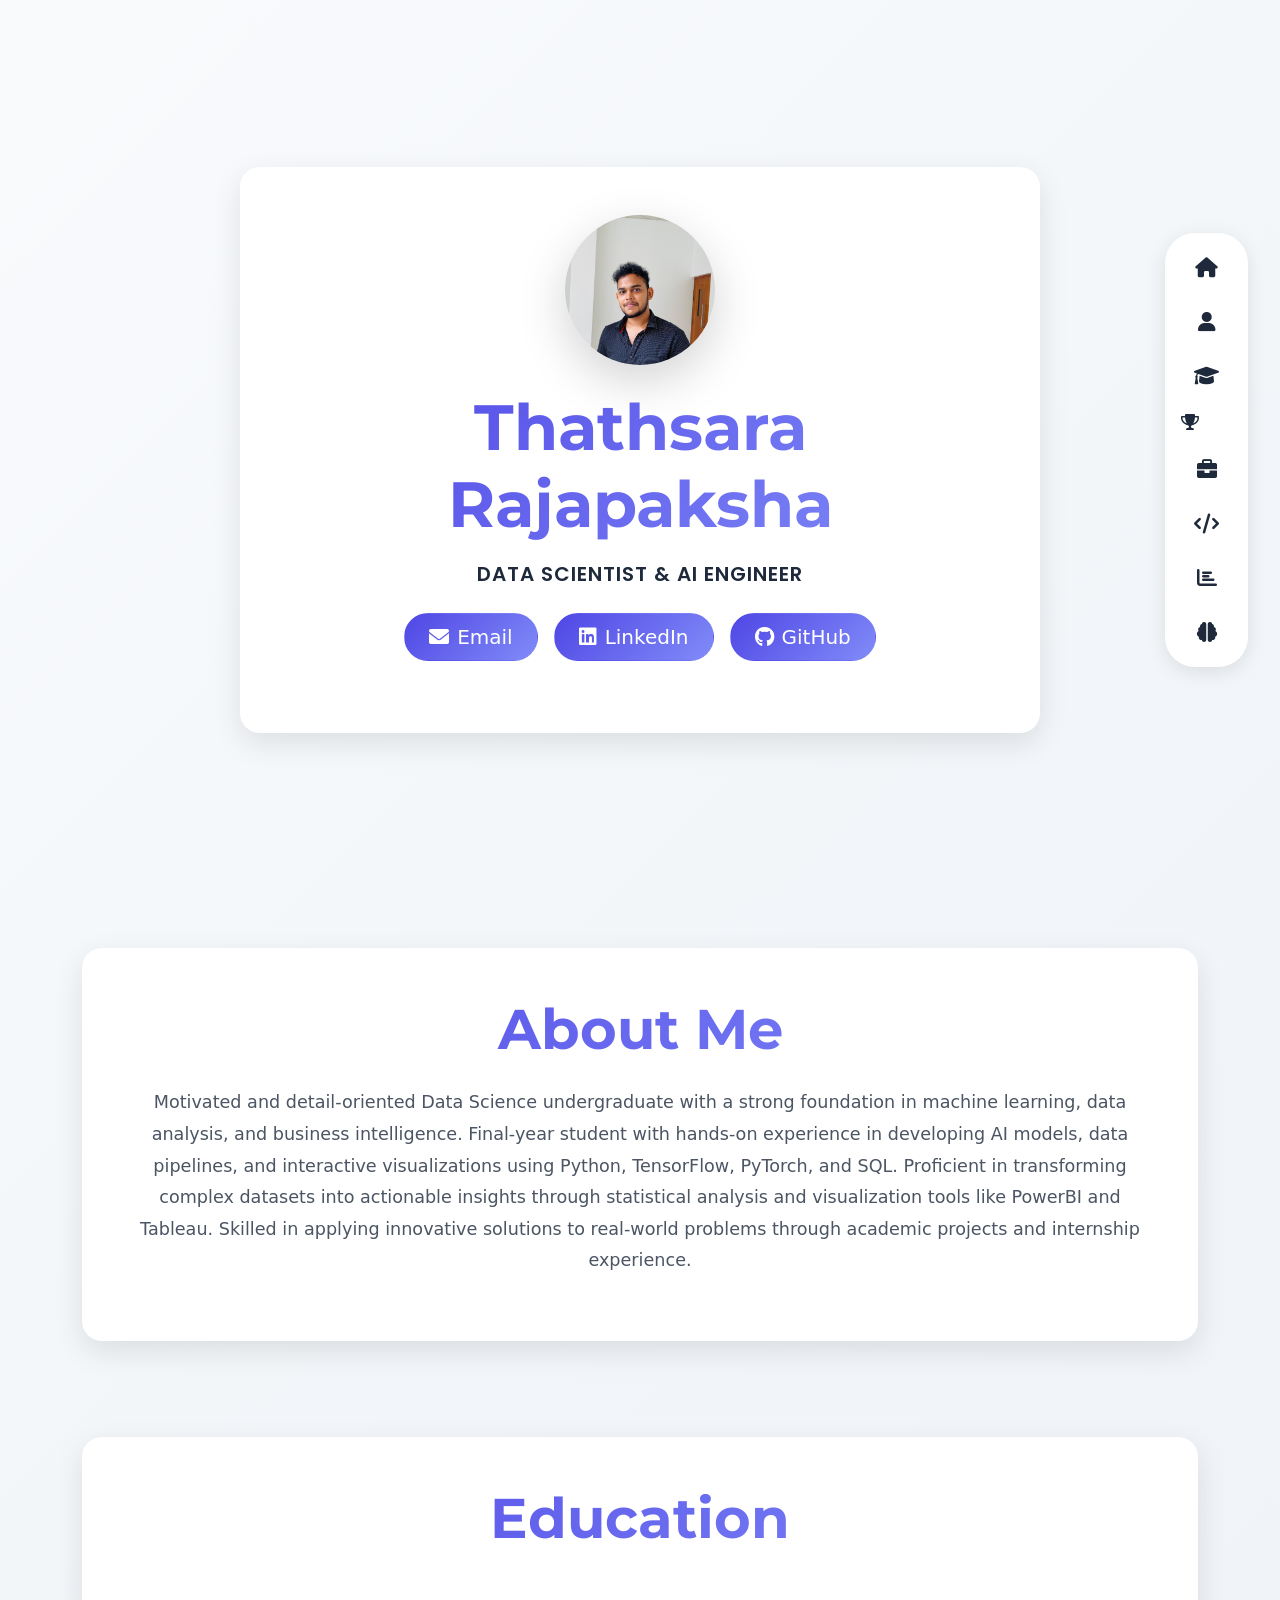
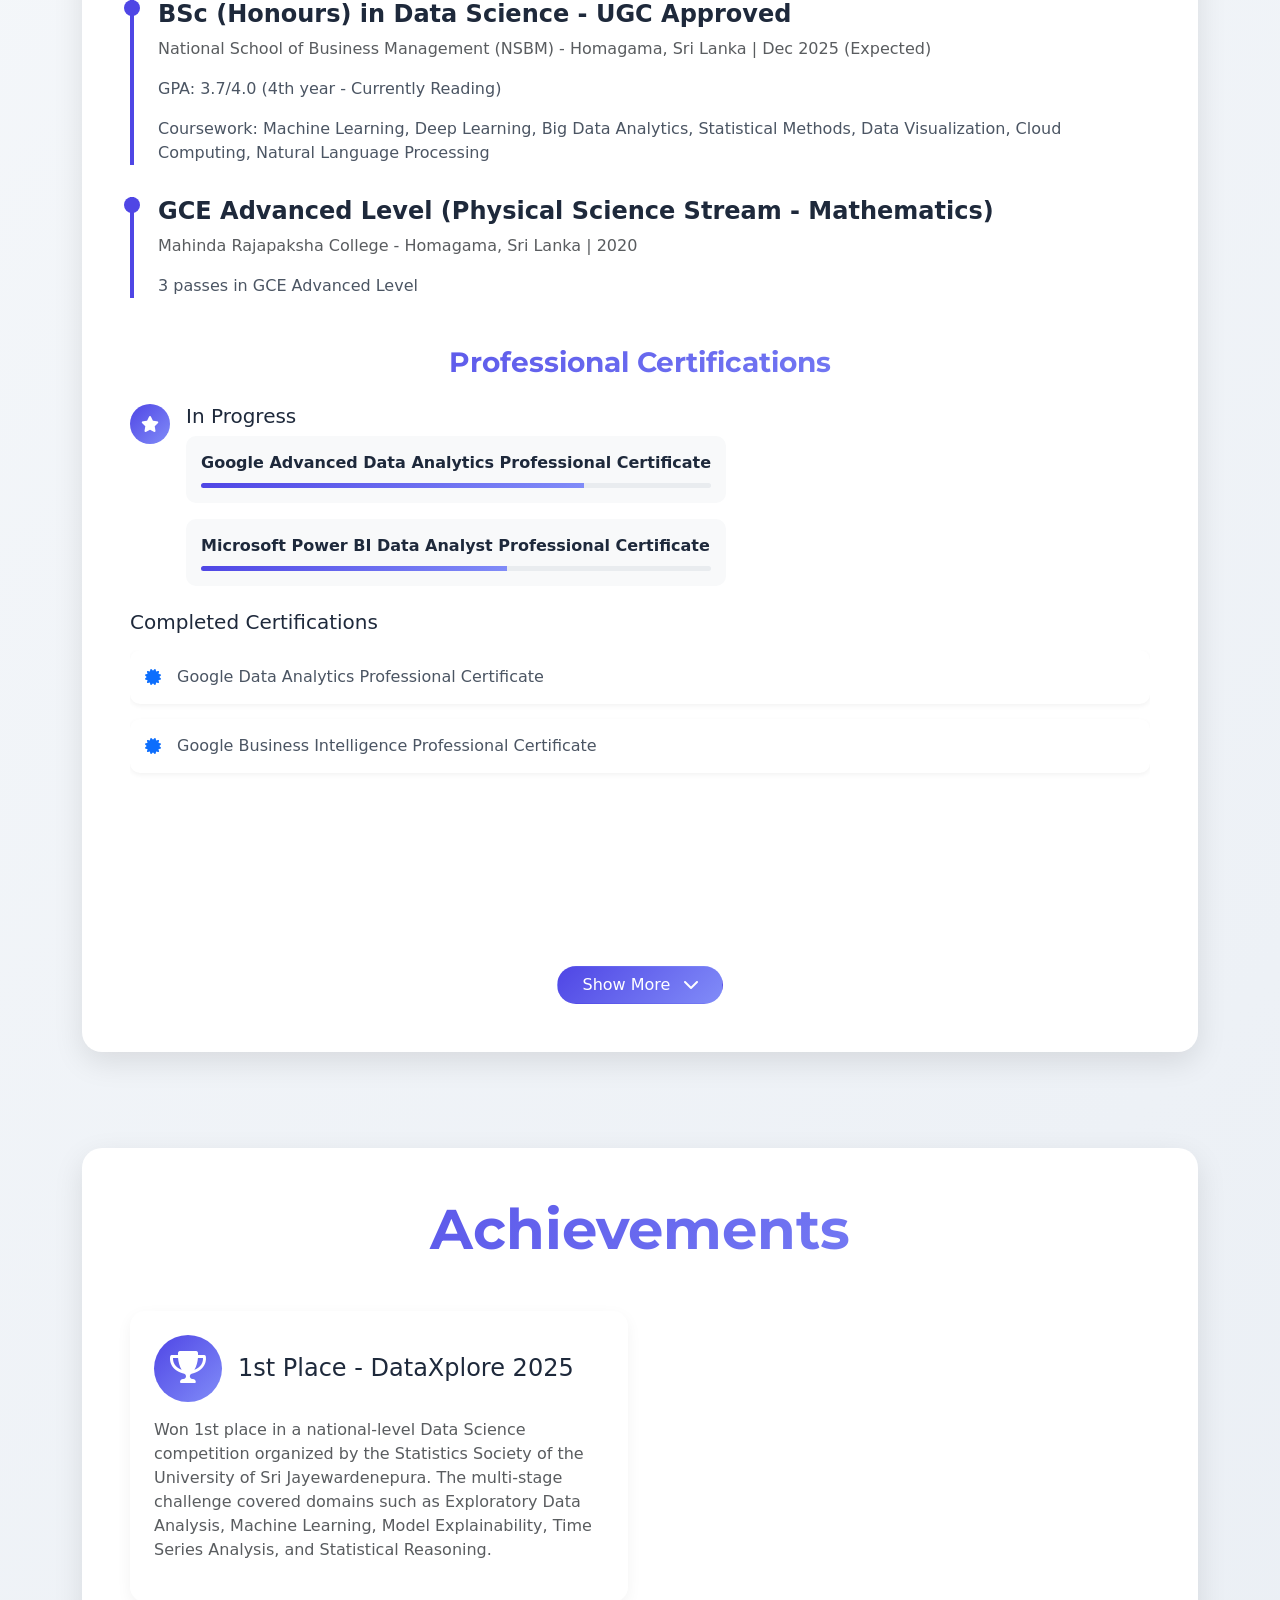
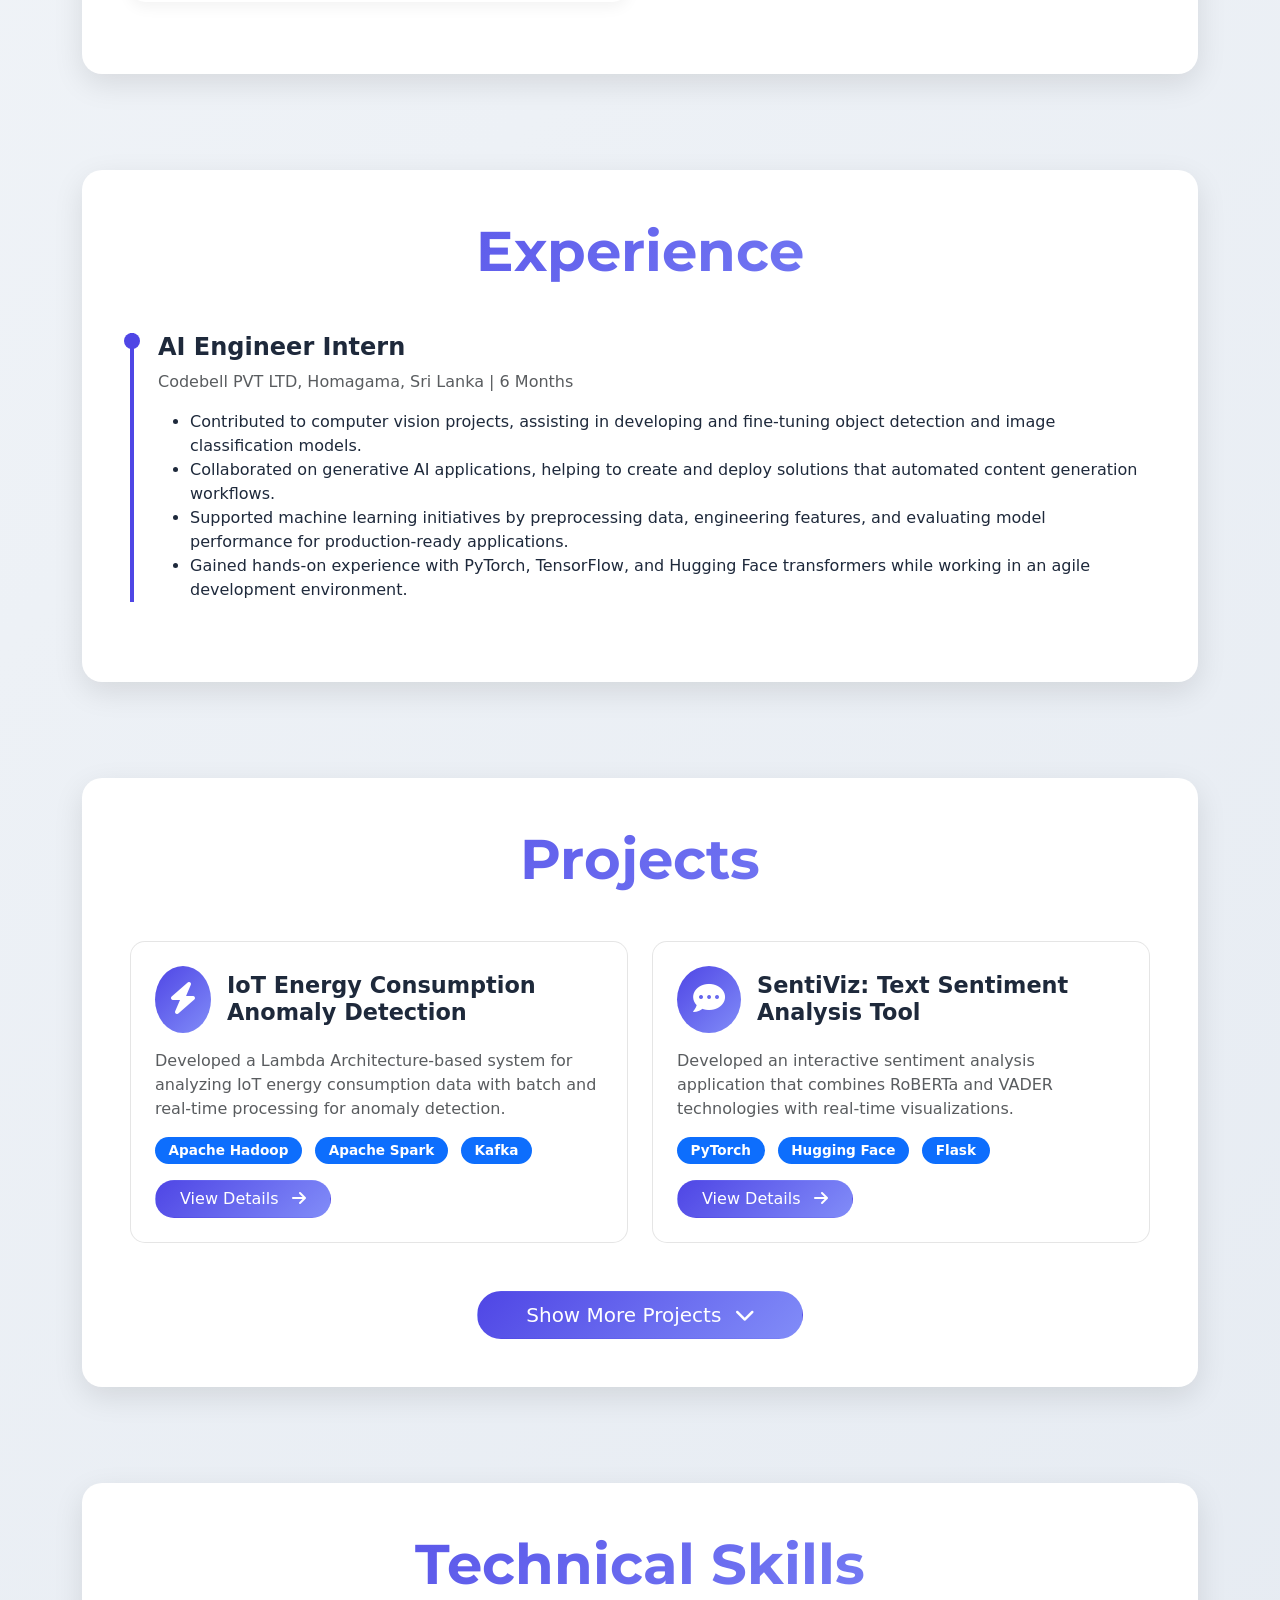
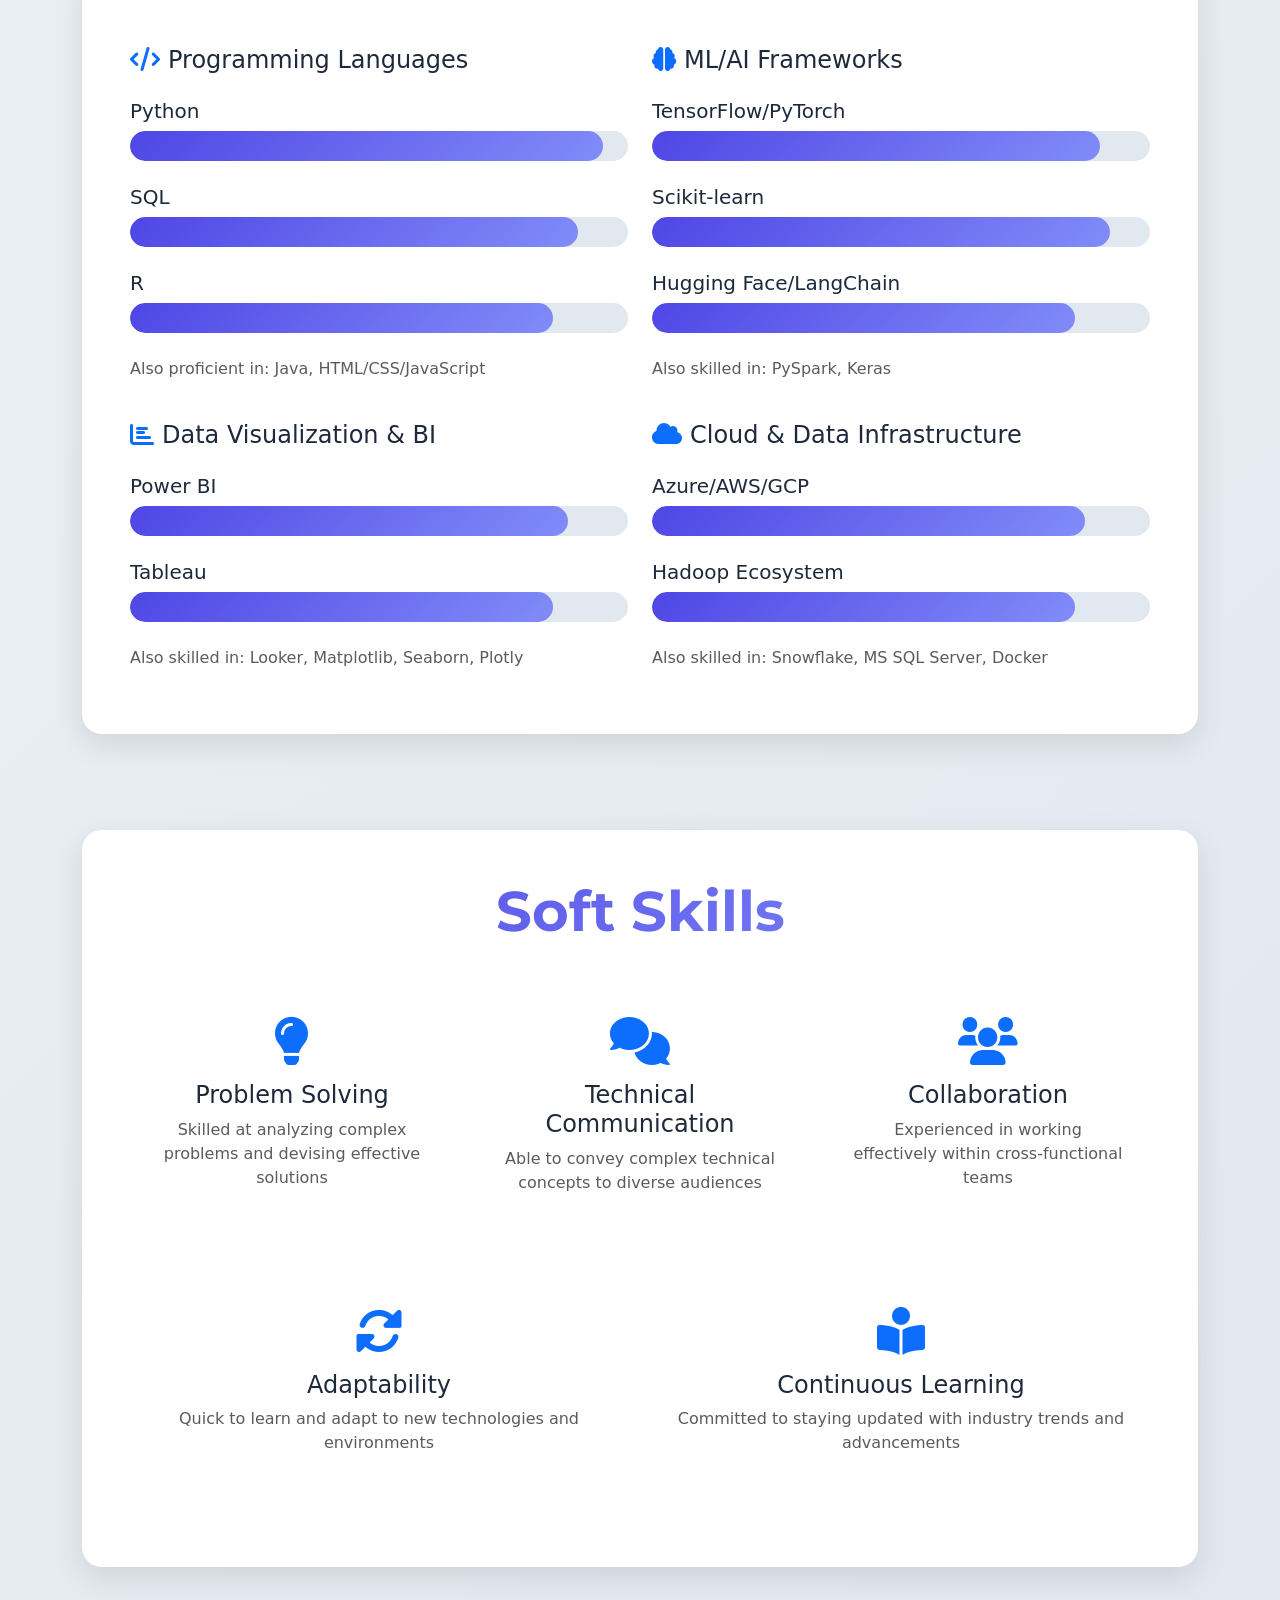
==== commit 593b10b5: "Update index.html" ====
--- a/index.html
+++ b/index.html
@@ -36,6 +36,9 @@
         <a href="#education" class="btn btn-link"
           ><i class="fas fa-graduation-cap fa-lg"></i
         ></a>
+        <a href="#achievements" class="nav-icon">
+          <i class="fas fa-trophy"></i>
+        </a>
         <a href="#experience" class="btn btn-link"
           ><i class="fas fa-briefcase fa-lg"></i
         ></a>
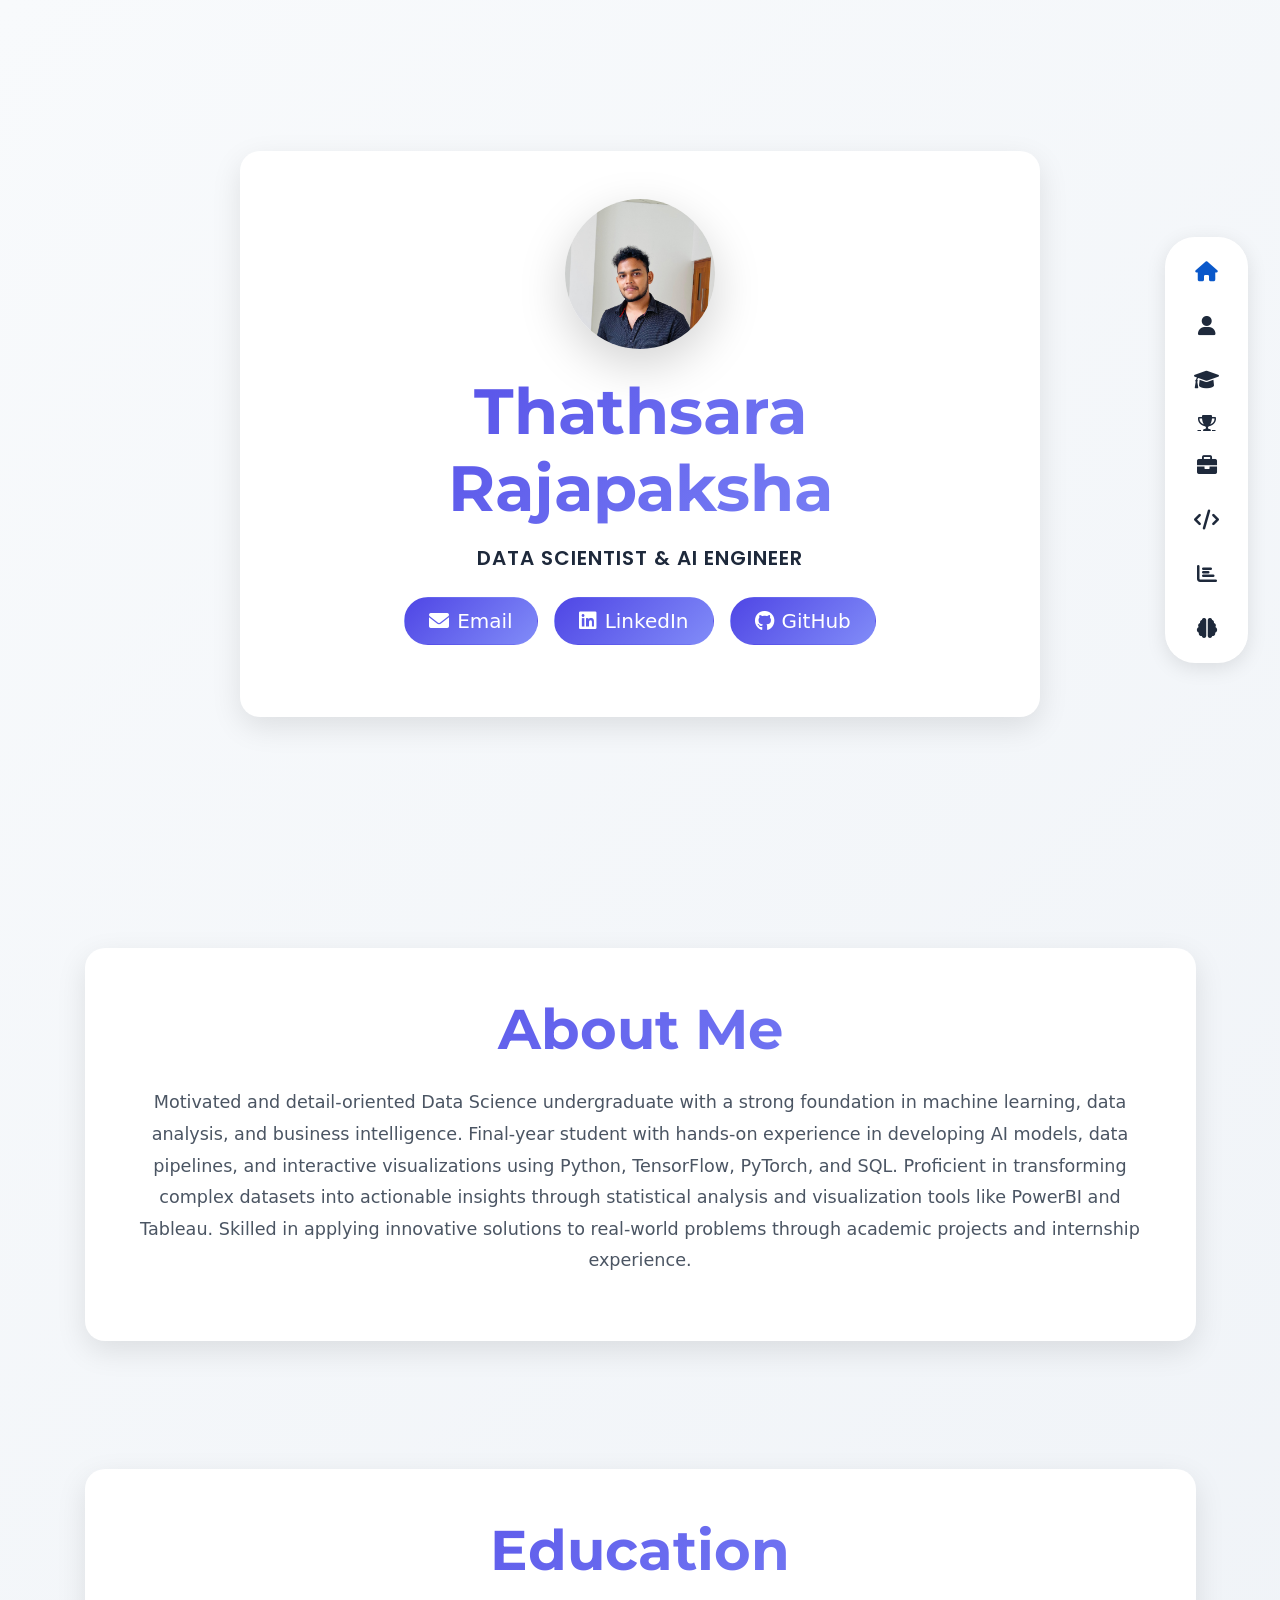
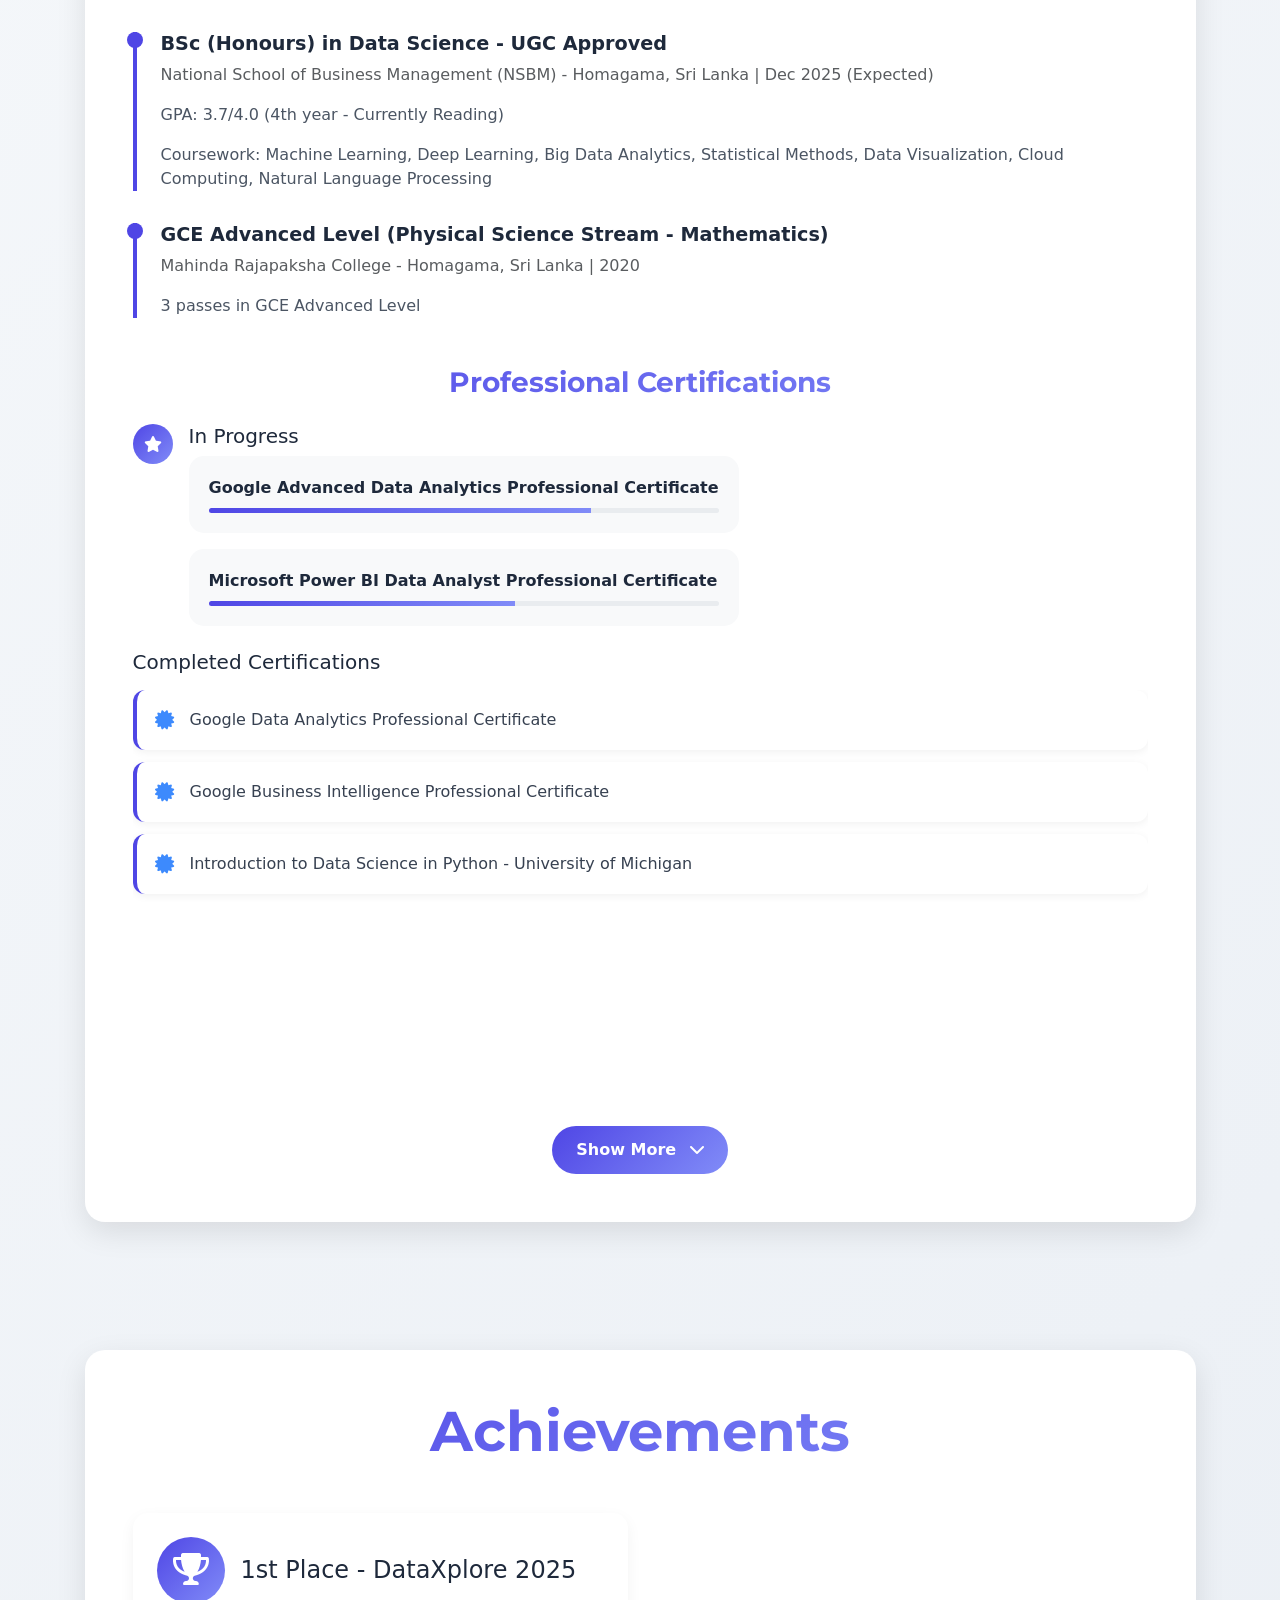
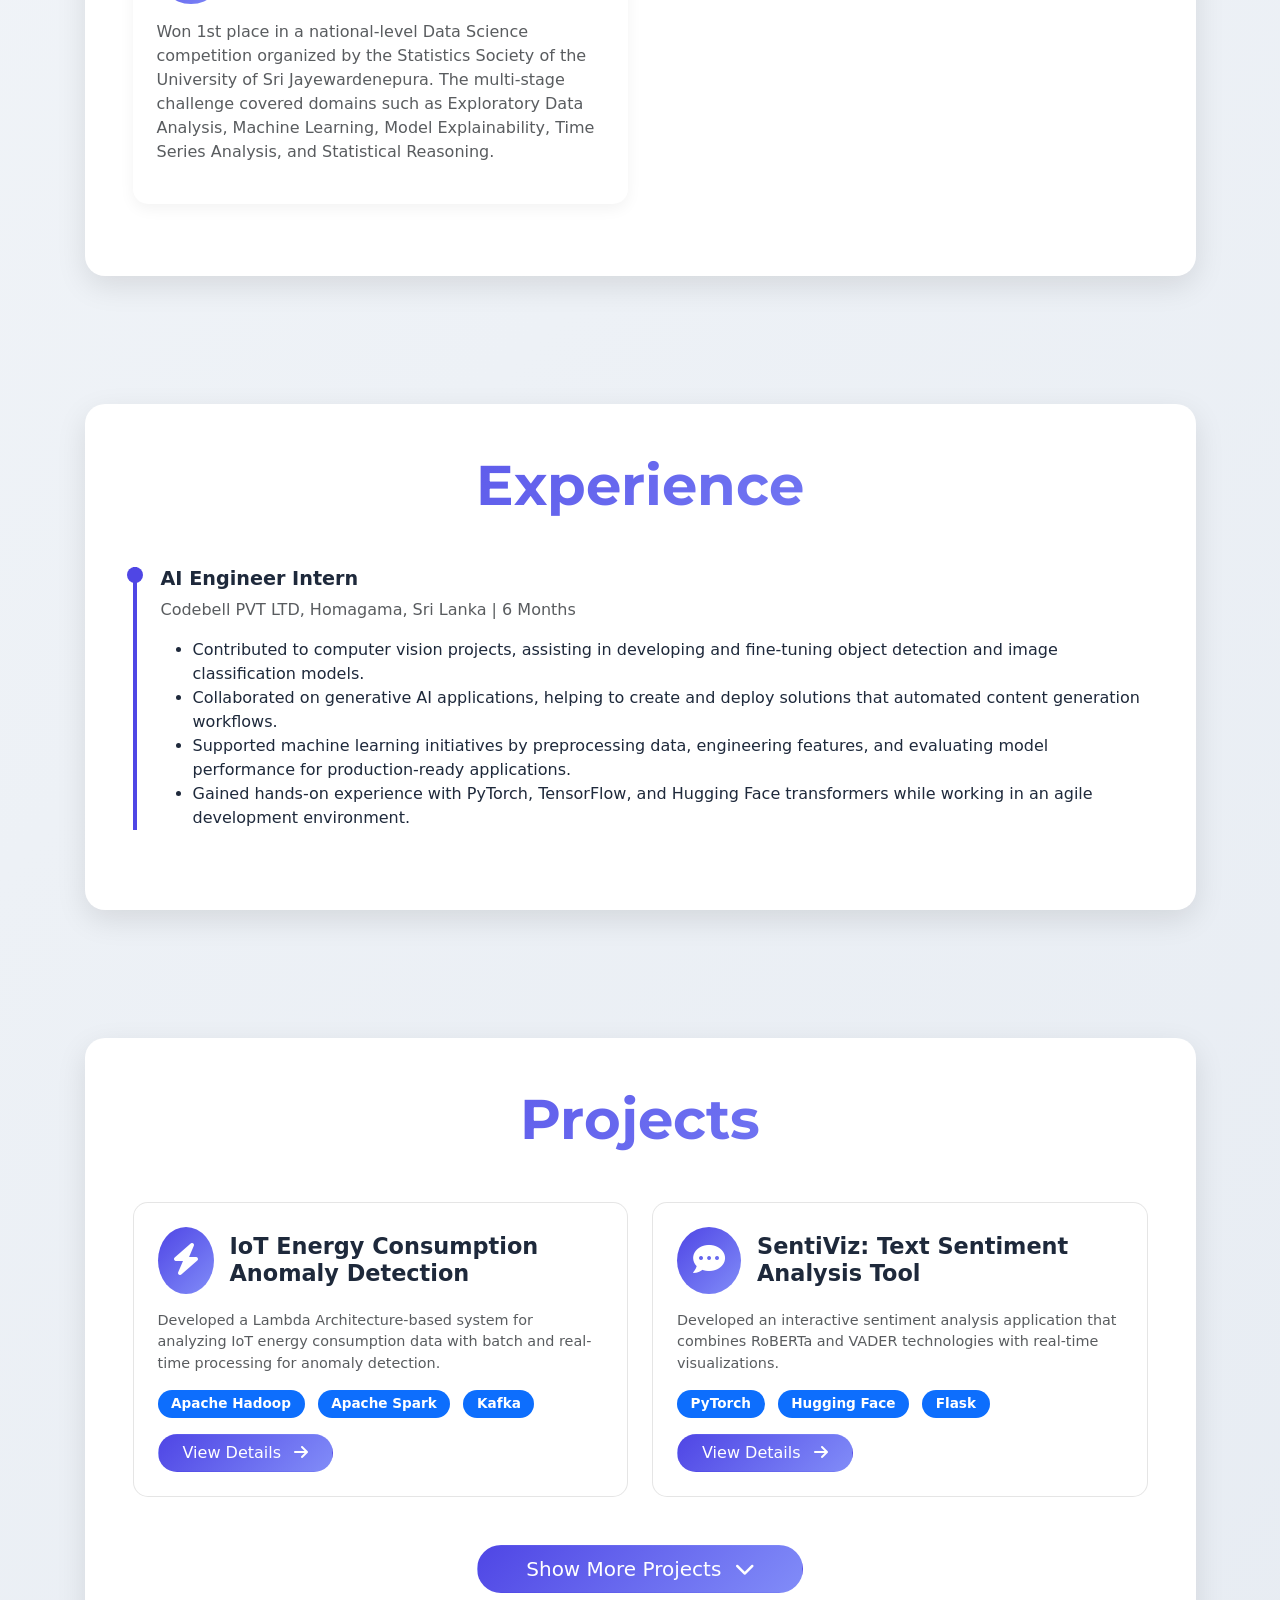
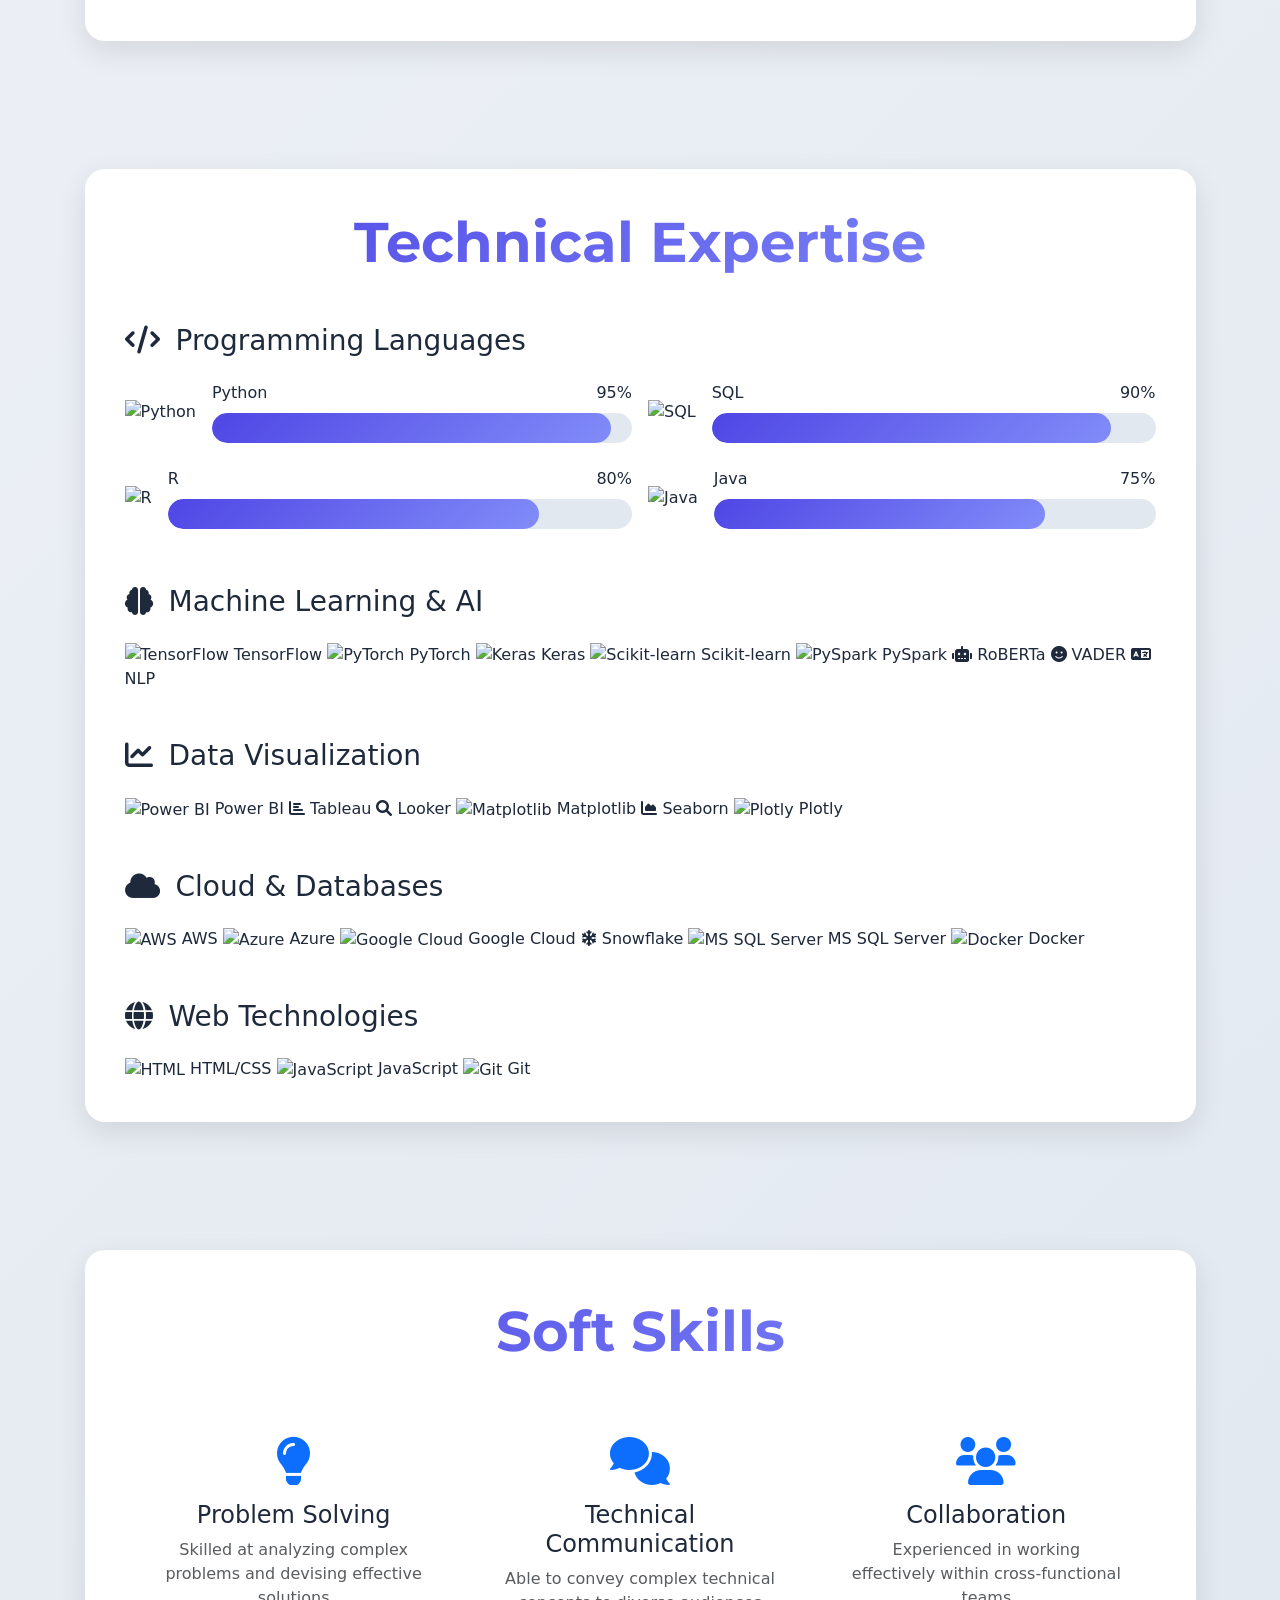
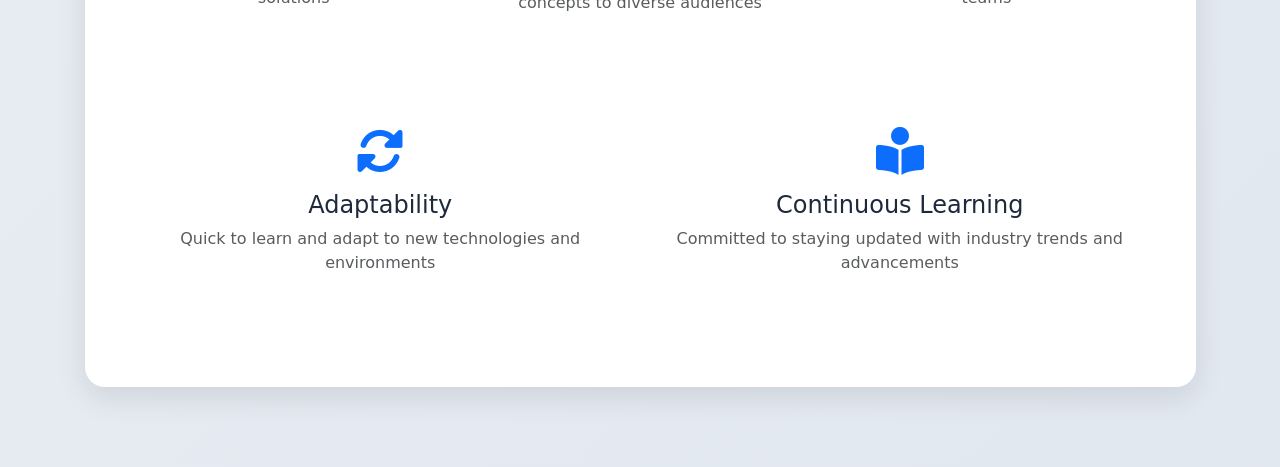
==== commit de305d77: "Update index.html" ====
--- a/index.html
+++ b/index.html
@@ -303,6 +303,7 @@
         </div>
       </div>
     </section>
+    </div>
 
     <!-- Projects Section -->
     <section id="projects" class="py-5">
@@ -619,138 +620,216 @@
       </div>
     </section>
 
-    <!-- Technical Skills Section -->
     <section id="skills" class="py-5">
       <div class="container">
-        <div class="section-card p-5 animate-on-scroll">
-          <h2 class="text-center mb-5 display-4 fw-bold gradient-text">
-            Technical Skills
-          </h2>
-          <div class="row g-4">
-            <!-- Programming -->
-            <div class="col-md-6">
-              <h4 class="mb-4">
-                <i class="fas fa-code text-primary me-2"></i>Programming
-                Languages
-              </h4>
-              <div class="d-flex align-items-center mb-4">
-                <div class="flex-grow-1">
-                  <h5>Python</h5>
-                  <div class="skill-bar">
-                    <div class="skill-progress" style="width: 95%"></div>
-                  </div>
-                </div>
-              </div>
-              <div class="d-flex align-items-center mb-4">
-                <div class="flex-grow-1">
-                  <h5>SQL</h5>
-                  <div class="skill-bar">
-                    <div class="skill-progress" style="width: 90%"></div>
-                  </div>
-                </div>
-              </div>
-              <div class="d-flex align-items-center mb-4">
-                <div class="flex-grow-1">
-                  <h5>R</h5>
-                  <div class="skill-bar">
-                    <div class="skill-progress" style="width: 85%"></div>
-                  </div>
-                </div>
-              </div>
-              <p class="text-muted">
-                Also proficient in: Java, HTML/CSS/JavaScript
-              </p>
-            </div>
-
-            <!-- ML/AI Frameworks -->
-            <div class="col-md-6">
-              <h4 class="mb-4">
-                <i class="fas fa-brain text-primary me-2"></i>ML/AI Frameworks
-              </h4>
-              <div class="d-flex align-items-center mb-4">
-                <div class="flex-grow-1">
-                  <h5>TensorFlow/PyTorch</h5>
-                  <div class="skill-bar">
-                    <div class="skill-progress" style="width: 90%"></div>
-                  </div>
-                </div>
-              </div>
-              <div class="d-flex align-items-center mb-4">
-                <div class="flex-grow-1">
-                  <h5>Scikit-learn</h5>
-                  <div class="skill-bar">
-                    <div class="skill-progress" style="width: 92%"></div>
-                  </div>
-                </div>
-              </div>
-              <div class="d-flex align-items-center mb-4">
-                <div class="flex-grow-1">
-                  <h5>Hugging Face/LangChain</h5>
-                  <div class="skill-bar">
-                    <div class="skill-progress" style="width: 85%"></div>
-                  </div>
-                </div>
-              </div>
-              <p class="text-muted">Also skilled in: PySpark, Keras</p>
-            </div>
-
-            <!-- Data Visualization -->
-            <div class="col-md-6">
-              <h4 class="mb-4">
-                <i class="fas fa-chart-bar text-primary me-2"></i>Data
-                Visualization & BI
-              </h4>
-              <div class="d-flex align-items-center mb-4">
-                <div class="flex-grow-1">
-                  <h5>Power BI</h5>
-                  <div class="skill-bar">
-                    <div class="skill-progress" style="width: 88%"></div>
-                  </div>
-                </div>
-              </div>
-              <div class="d-flex align-items-center mb-4">
-                <div class="flex-grow-1">
-                  <h5>Tableau</h5>
-                  <div class="skill-bar">
-                    <div class="skill-progress" style="width: 85%"></div>
-                  </div>
-                </div>
-              </div>
-              <p class="text-muted">
-                Also skilled in: Looker, Matplotlib, Seaborn, Plotly
-              </p>
-            </div>
-
-            <!-- Cloud and Data Infrastructure -->
-            <div class="col-md-6">
-              <h4 class="mb-4">
-                <i class="fas fa-cloud text-primary me-2"></i>Cloud & Data
-                Infrastructure
-              </h4>
-              <div class="d-flex align-items-center mb-4">
-                <div class="flex-grow-1">
-                  <h5>Azure/AWS/GCP</h5>
-                  <div class="skill-bar">
-                    <div class="skill-progress" style="width: 87%"></div>
-                  </div>
-                </div>
-              </div>
-              <div class="d-flex align-items-center mb-4">
-                <div class="flex-grow-1">
-                  <h5>Hadoop Ecosystem</h5>
-                  <div class="skill-bar">
-                    <div class="skill-progress" style="width: 85%"></div>
-                  </div>
-                </div>
-              </div>
-              <p class="text-muted">
-                Also skilled in: Snowflake, MS SQL Server, Docker
-              </p>
-            </div>
+          <div class="section-card">
+              <h2 class="display-4 gradient-text text-center mb-5">Technical Expertise</h2>
+              
+              <!-- Programming Languages -->
+              <div class="skill-category mb-5">
+                  <h3 class="skill-category-title mb-4">
+                      <i class="fas fa-code me-3"></i>Programming Languages
+                  </h3>
+                  <div class="row g-3">
+                      <div class="col-md-6">
+                          <div class="skill-item">
+                              <div class="d-flex align-items-center mb-2">
+                                  <img src="https://cdn.jsdelivr.net/gh/devicons/devicon/icons/python/python-original.svg" alt="Python" class="skill-logo me-3">
+                                  <div class="flex-grow-1">
+                                      <div class="d-flex justify-content-between align-items-center mb-2">
+                                          <span class="skill-name">Python</span>
+                                          <span class="skill-percentage">95%</span>
+                                      </div>
+                                      <div class="skill-bar">
+                                          <div class="skill-progress" style="width: 95%"></div>
+                                      </div>
+                                  </div>
+                              </div>
+                          </div>
+                      </div>
+                      <div class="col-md-6">
+                          <div class="skill-item">
+                              <div class="d-flex align-items-center mb-2">
+                                  <img src="https://cdn.jsdelivr.net/gh/devicons/devicon/icons/mysql/mysql-original.svg" alt="SQL" class="skill-logo me-3">
+                                  <div class="flex-grow-1">
+                                      <div class="d-flex justify-content-between align-items-center mb-2">
+                                          <span class="skill-name">SQL</span>
+                                          <span class="skill-percentage">90%</span>
+                                      </div>
+                                      <div class="skill-bar">
+                                          <div class="skill-progress" style="width: 90%"></div>
+                                      </div>
+                                  </div>
+                              </div>
+                          </div>
+                      </div>
+                      <div class="col-md-6">
+                          <div class="skill-item">
+                              <div class="d-flex align-items-center mb-2">
+                                  <img src="https://cdn.jsdelivr.net/gh/devicons/devicon/icons/r/r-original.svg" alt="R" class="skill-logo me-3">
+                                  <div class="flex-grow-1">
+                                      <div class="d-flex justify-content-between align-items-center mb-2">
+                                          <span class="skill-name">R</span>
+                                          <span class="skill-percentage">80%</span>
+                                      </div>
+                                      <div class="skill-bar">
+                                          <div class="skill-progress" style="width: 80%"></div>
+                                      </div>
+                                  </div>
+                              </div>
+                          </div>
+                      </div>
+                      <div class="col-md-6">
+                          <div class="skill-item">
+                              <div class="d-flex align-items-center mb-2">
+                                  <img src="https://cdn.jsdelivr.net/gh/devicons/devicon/icons/java/java-original.svg" alt="Java" class="skill-logo me-3">
+                                  <div class="flex-grow-1">
+                                      <div class="d-flex justify-content-between align-items-center mb-2">
+                                          <span class="skill-name">Java</span>
+                                          <span class="skill-percentage">75%</span>
+                                      </div>
+                                      <div class="skill-bar">
+                                          <div class="skill-progress" style="width: 75%"></div>
+                                      </div>
+                                  </div>
+                              </div>
+                          </div>
+                      </div>
+                  </div>
+              </div>
+  
+              <!-- Machine Learning & AI -->
+              <div class="skill-category mb-5">
+                  <h3 class="skill-category-title mb-4">
+                      <i class="fas fa-brain me-3"></i>Machine Learning & AI
+                  </h3>
+                  <div class="skill-tags">
+                      <span class="skill-tag">
+                          <img src="https://cdn.jsdelivr.net/gh/devicons/devicon/icons/tensorflow/tensorflow-original.svg" alt="TensorFlow" class="skill-tag-logo">
+                          TensorFlow
+                      </span>
+                      <span class="skill-tag">
+                          <img src="https://cdn.jsdelivr.net/gh/devicons/devicon/icons/pytorch/pytorch-original.svg" alt="PyTorch" class="skill-tag-logo">
+                          PyTorch
+                      </span>
+                      <span class="skill-tag">
+                          <img src="https://cdn.jsdelivr.net/gh/devicons/devicon/icons/keras/keras-original.svg" alt="Keras" class="skill-tag-logo">
+                          Keras
+                      </span>
+                      <span class="skill-tag">
+                          <img src="https://cdn.jsdelivr.net/gh/devicons/devicon/icons/scikitlearn/scikitlearn-original.svg" alt="Scikit-learn" class="skill-tag-logo">
+                          Scikit-learn
+                      </span>
+                      <span class="skill-tag">
+                          <img src="https://cdn.jsdelivr.net/gh/devicons/devicon/icons/apache/apache-original.svg" alt="PySpark" class="skill-tag-logo">
+                          PySpark
+                      </span>
+                      <span class="skill-tag">
+                          <i class="fas fa-robot skill-tag-icon"></i>
+                          RoBERTa
+                      </span>
+                      <span class="skill-tag">
+                          <i class="fas fa-smile skill-tag-icon"></i>
+                          VADER
+                      </span>
+                      <span class="skill-tag">
+                          <i class="fas fa-language skill-tag-icon"></i>
+                          NLP
+                      </span>
+                  </div>
+              </div>
+  
+              <!-- Data Visualization -->
+              <div class="skill-category mb-5">
+                  <h3 class="skill-category-title mb-4">
+                      <i class="fas fa-chart-line me-3"></i>Data Visualization
+                  </h3>
+                  <div class="skill-tags">
+                      <span class="skill-tag">
+                          <img src="https://cdn.jsdelivr.net/gh/devicons/devicon/icons/microsoftsqlserver/microsoftsqlserver-plain.svg" alt="Power BI" class="skill-tag-logo">
+                          Power BI
+                      </span>
+                      <span class="skill-tag">
+                          <i class="fas fa-chart-bar skill-tag-icon"></i>
+                          Tableau
+                      </span>
+                      <span class="skill-tag">
+                          <i class="fas fa-search skill-tag-icon"></i>
+                          Looker
+                      </span>
+                      <span class="skill-tag">
+                          <img src="https://cdn.jsdelivr.net/gh/devicons/devicon/icons/matplotlib/matplotlib-original.svg" alt="Matplotlib" class="skill-tag-logo">
+                          Matplotlib
+                      </span>
+                      <span class="skill-tag">
+                          <i class="fas fa-chart-area skill-tag-icon"></i>
+                          Seaborn
+                      </span>
+                      <span class="skill-tag">
+                          <img src="https://cdn.jsdelivr.net/gh/devicons/devicon/icons/plotly/plotly-original.svg" alt="Plotly" class="skill-tag-logo">
+                          Plotly
+                      </span>
+                  </div>
+              </div>
+  
+              <!-- Cloud & Databases -->
+              <div class="skill-category mb-5">
+                  <h3 class="skill-category-title mb-4">
+                      <i class="fas fa-cloud me-3"></i>Cloud & Databases
+                  </h3>
+                  <div class="skill-tags">
+                      <span class="skill-tag">
+                          <img src="https://upload.wikimedia.org/wikipedia/commons/9/93/Amazon_Web_Services_Logo.svg" alt="AWS" class="skill-tag-logo">
+                          AWS
+                      </span>
+                      <span class="skill-tag">
+                          <img src="https://cdn.jsdelivr.net/gh/devicons/devicon/icons/azure/azure-original.svg" alt="Azure" class="skill-tag-logo">
+                          Azure
+                      </span>
+                      <span class="skill-tag">
+                          <img src="https://cdn.jsdelivr.net/gh/devicons/devicon/icons/googlecloud/googlecloud-original.svg" alt="Google Cloud" class="skill-tag-logo">
+                          Google Cloud
+                      </span>
+                      <span class="skill-tag">
+                          <i class="fas fa-snowflake skill-tag-icon"></i>
+                          Snowflake
+                      </span>
+                      <span class="skill-tag">
+                          <img src="https://cdn.jsdelivr.net/gh/devicons/devicon/icons/microsoftsqlserver/microsoftsqlserver-plain.svg" alt="MS SQL Server" class="skill-tag-logo">
+                          MS SQL Server
+                      </span>
+                      <span class="skill-tag">
+                          <img src="https://cdn.jsdelivr.net/gh/devicons/devicon/icons/docker/docker-original.svg" alt="Docker" class="skill-tag-logo">
+                          Docker
+                      </span>
+                  </div>
+              </div>
+  
+              <!-- Web Technologies -->
+              <div class="skill-category">
+                  <h3 class="skill-category-title mb-4">
+                      <i class="fas fa-globe me-3"></i>Web Technologies
+                  </h3>
+                  <div class="skill-tags">
+                      <span class="skill-tag">
+                          <img src="https://cdn.jsdelivr.net/gh/devicons/devicon/icons/html5/html5-original.svg" alt="HTML" class="skill-tag-logo">
+                          HTML/CSS
+                      </span>
+                      <span class="skill-tag">
+                          <img src="https://cdn.jsdelivr.net/gh/devicons/devicon/icons/javascript/javascript-original.svg" alt="JavaScript" class="skill-tag-logo">
+                          JavaScript
+                      </span>
+                      <span class="skill-tag">
+                          <img src="https://cdn.jsdelivr.net/gh/devicons/devicon/icons/git/git-original.svg" alt="Git" class="skill-tag-logo">
+                          Git
+                      </span>
+                  </div>
+              </div>
           </div>
-        </div>
       </div>
-    </section>
+  </section>
+  
+  
 
     <!-- Soft Skills Section -->
     <section id="soft-skills" class="py-5">
--- a/styles.css
+++ b/styles.css
@@ -1,475 +1,686 @@
 :root {
-    --primary-color: #4f46e5;
-    --secondary-color: #818cf8;
-    --accent-color: #6366f1;
-    --dark-color: #1e293b;
-    --light-color: #f8fafc;
-    --gradient-1: linear-gradient(135deg, #4f46e5 0%, #818cf8 100%);
-    --gradient-2: linear-gradient(135deg, #6366f1 0%, #a5b4fc 100%);
-  }
-  
-  body {
-    background: linear-gradient(
-      135deg,
-      var(--light-color) 0%,
-      #e2e8f0 100%
-    );
-    color: var(--dark-color);
-    font-weight: 500;
-  }
-  
-  .gradient-bg {
-    background: var(--gradient-1);
-  }
-  
-  .gradient-text {
-    background: var(--gradient-1);
-    -webkit-background-clip: text;
-    -webkit-text-fill-color: transparent;
-  }
-  
-  .lead.text-muted {
-    font-weight: 500;
-    color: #4b5563 !important; /* Darker shade for better readability */
-    font-size: 1.1rem;
-    line-height: 1.8;
-  }
-  
-  /* Home section title enhancements */
-  .hero-name {
-    font-family: "Montserrat", sans-serif;
-    font-weight: 800;
-    letter-spacing: -0.5px;
-    text-transform: none;
-  }
-  
-  .hero-title {
-    font-family: "Poppins", sans-serif;
-    font-weight: 600;
-    letter-spacing: 1px;
-    text-transform: uppercase;
-    font-size: 1.25rem;
-  }
-  
-  /* Enhanced text for project cards */
-  .project-card h3 {
-    font-weight: 600;
-    font-size: 1.4rem;
-  }
-  
-  .project-card p {
-    font-weight: 500;
-    color: #4b5563;
-  }
-  
-  /* Enhanced text for education cards */
-  .education-card h4 {
-    font-weight: 600;
-  }
-  
-  .education-card p {
-    font-weight: 500;
-    color: #4b5563;
-  }
-  
-  /* Enhanced text for skill sections */
-  .skill-bar h5 {
-    font-weight: 600;
-  }
-  
-  /* Enhanced text for certification items */
-  .cert-item p {
-    font-weight: 500;
-    color: #4b5563;
-  }
-  
-  /* Enhanced section headers */
-  .gradient-text {
-    font-family: "Montserrat", sans-serif;
-    font-weight: 700;
-  }
-  
+  --primary-color: #4f46e5;
+  --secondary-color: #818cf8;
+  --accent-color: #6366f1;
+  --dark-color: #1e293b;
+  --light-color: #f8fafc;
+  --gradient-1: linear-gradient(135deg, #4f46e5 0%, #818cf8 100%);
+  --gradient-2: linear-gradient(135deg, #6366f1 0%, #a5b4fc 100%);
+}
+
+body {
+  background: linear-gradient(135deg, var(--light-color) 0%, #e2e8f0 100%);
+  color: var(--dark-color);
+  font-weight: 500;
+}
+
+.gradient-bg {
+  background: var(--gradient-1);
+}
+
+.gradient-text {
+  background: var(--gradient-1);
+  -webkit-background-clip: text;
+  -webkit-text-fill-color: transparent;
+}
+
+.lead.text-muted {
+  font-weight: 500;
+  color: #4b5563 !important; /* Darker shade for better readability */
+  font-size: 1.1rem;
+  line-height: 1.8;
+}
+
+/* Home section title enhancements */
+.hero-name {
+  font-family: "Montserrat", sans-serif;
+  font-weight: 800;
+  letter-spacing: -0.5px;
+  text-transform: none;
+}
+
+.hero-title {
+  font-family: "Poppins", sans-serif;
+  font-weight: 600;
+  letter-spacing: 1px;
+  text-transform: uppercase;
+  font-size: 1.25rem;
+}
+
+/* Improved typography */
+.section-title {
+  font-size: 2.5rem;
+  margin-bottom: 1rem;
+}
+
+.card-title {
+  font-size: 1.3rem;
+  font-weight: 600;
+  margin-bottom: 0.8rem;
+}
+
+.card-text {
+  font-size: 0.95rem;
+  line-height: 1.6;
+  color: #4b5563;
+}
+
+/* Specific card text improvements */
+.project-card h3 {
+  font-weight: 600;
+  font-size: 1.3rem; /* Reduced from 1.4rem */
+}
+
+.project-card p {
+  font-weight: 500;
+  color: #4b5563;
+  font-size: 0.9rem; /* Added specific size */
+}
+
+.education-card h4 {
+  font-weight: 600;
+  font-size: 1.2rem; /* Added specific size */
+}
+
+.skill-bar h5 {
+  font-weight: 600;
+  font-size: 1rem; /* Added specific size */
+}
+
+/* Enhanced text for project cards */
+.project-card h3 {
+  font-weight: 600;
+  font-size: 1.4rem;
+}
+
+.project-card p {
+  font-weight: 500;
+  color: #4b5563;
+}
+
+/* Enhanced text for education cards */
+.education-card h4 {
+  font-weight: 600;
+}
+
+.education-card p {
+  font-weight: 500;
+  color: #4b5563;
+}
+
+/* Enhanced text for skill sections */
+.skill-bar h5 {
+  font-weight: 600;
+}
+
+/* Enhanced text for certification items */
+.cert-item p {
+  font-weight: 500;
+  color: #4b5563;
+}
+
+/* Enhanced section headers */
+.gradient-text {
+  font-family: "Montserrat", sans-serif;
+  font-weight: 700;
+}
+
+.section-card {
+  background: white;
+  border-radius: 20px;
+  box-shadow: 0 10px 30px rgba(0, 0, 0, 0.1);
+  transition: all 0.5s cubic-bezier(0.4, 0, 0.2, 1);
+  opacity: 0;
+  transform: translateY(30px);
+  overflow: hidden;
+  max-width: 1111px;
+  margin: 0 auto 2rem auto;
+  padding: 2.5rem;
+}
+
+.section-card.visible {
+  opacity: 1;
+  transform: translateY(0);
+}
+
+.section-card:hover {
+  transform: translateY(-5px) scale(1.01);
+  box-shadow: 0 20px 40px rgba(79, 70, 229, 0.15);
+}
+
+.project-card {
+  background: white;
+  border-radius: 15px;
+  overflow: hidden;
+  transition: all 0.5s cubic-bezier(0.4, 0, 0.2, 1);
+  opacity: 0;
+  transform: translateY(20px);
+}
+
+.project-card.visible {
+  opacity: 1;
+  transform: translateY(0);
+}
+
+.project-card:hover {
+  transform: translateY(-10px) scale(1.02);
+  box-shadow: 0 15px 30px rgba(79, 70, 229, 0.15);
+}
+
+.floating-nav {
+  position: fixed;
+  top: 50%;
+  right: 2rem;
+  transform: translateY(-50%);
+  z-index: 1000;
+  background: white;
+  padding: 1rem;
+  border-radius: 30px;
+  box-shadow: 0 5px 20px rgba(0, 0, 0, 0.1);
+  opacity: 0;
+  animation: fadeIn 0.5s ease forwards 1s;
+}
+
+.floating-nav a {
+  color: var(--dark-color);
+  transition: all 0.3s;
+  position: relative;
+}
+
+.floating-nav a:hover {
+  color: var(--primary-color);
+  transform: scale(1.1);
+}
+
+.skill-bar {
+  height: 30px;
+  border-radius: 15px;
+  overflow: hidden;
+  background: #e2e8f0;
+  position: relative;
+}
+
+.skill-progress {
+  height: 100%;
+  background: var(--gradient-1);
+  border-radius: 15px;
+  width: 0;
+  transition: width 1.5s cubic-bezier(0.4, 0, 0.2, 1);
+}
+
+.education-card {
+  border-left: 4px solid var(--primary-color);
+  padding-left: 1.5rem;
+  margin-bottom: 2rem;
+  position: relative;
+  opacity: 0;
+  transform: translateX(-20px);
+  transition: all 0.5s cubic-bezier(0.4, 0, 0.2, 1);
+}
+
+.education-card.visible {
+  opacity: 1;
+  transform: translateX(0);
+}
+
+.education-card::before {
+  content: "";
+  position: absolute;
+  left: -10px;
+  top: 0;
+  width: 16px;
+  height: 16px;
+  border-radius: 50%;
+  background: var(--primary-color);
+  transform: scale(0);
+  transition: transform 0.3s ease;
+}
+
+.education-card.visible::before {
+  transform: scale(1);
+}
+
+.soft-skill-card {
+  background: white;
+  padding: 1.5rem;
+  border-radius: 15px;
+  text-align: center;
+  transition: all 0.5s cubic-bezier(0.4, 0, 0.2, 1);
+  opacity: 0;
+  transform: scale(0.9);
+}
+
+.soft-skill-card.visible {
+  opacity: 1;
+  transform: scale(1);
+}
+
+.soft-skill-card:hover {
+  transform: translateY(-5px) scale(1.05);
+  box-shadow: 0 10px 20px rgba(79, 70, 229, 0.1);
+}
+
+.profile-img {
+  opacity: 0;
+  transform: scale(0.8);
+  transition: all 0.8s cubic-bezier(0.4, 0, 0.2, 1);
+  width: 300px;
+  height: 300px;
+}
+
+.profile-img.visible {
+  opacity: 1;
+  transform: scale(1);
+}
+
+.social-btn {
+  opacity: 0;
+  transform: translateY(20px);
+  transition: all 0.5s cubic-bezier(0.4, 0, 0.2, 1);
+}
+
+.social-btn.visible {
+  opacity: 1;
+  transform: translateY(0);
+}
+
+.social-btn:hover {
+  transform: translateY(-5px);
+  box-shadow: 0 10px 20px rgba(79, 70, 229, 0.2);
+}
+
+@keyframes fadeIn {
+  from {
+    opacity: 0;
+  }
+  to {
+    opacity: 1;
+  }
+}
+
+.hidden-project {
+  display: none;
+  opacity: 0;
+  transform: translateY(20px);
+  transition: all 0.5s cubic-bezier(0.4, 0, 0.2, 1);
+}
+
+.hidden-project.show {
+  display: block;
+  opacity: 1;
+  transform: translateY(0);
+}
+
+#showMoreBtn {
+  transition: all 0.3s ease;
+}
+
+#showMoreBtn:hover {
+  transform: translateY(-3px);
+  box-shadow: 0 10px 20px rgba(79, 70, 229, 0.2);
+}
+
+.certification-card {
+  background: #f8f9fa;
+  border-radius: 15px;
+  padding: 20px;
+  transition: all 0.3s ease;
+}
+
+.certification-card:hover {
+  transform: translateY(-3px);
+  box-shadow: 0 8px 20px rgba(0, 0, 0, 0.1);
+}
+
+.certification-scroll {
+  max-height: 400px;
+  overflow: hidden;
+  transition: max-height 0.6s ease-in-out;
+  position: relative;
+}
+
+.certification-scroll.expanded {
+  max-height: 1500px;
+}
+
+.certification-scroll:not(.expanded)::after {
+  content: "";
+  position: absolute;
+  bottom: 0;
+  left: 0;
+  right: 0;
+  height: 40px;
+  background: linear-gradient(transparent, white);
+  pointer-events: none;
+}
+
+.cert-item {
+  opacity: 0;
+  transform: translateY(20px);
+  transition: all 0.4s ease;
+  background: white;
+  border-radius: 12px;
+  padding: 18px;
+  margin-bottom: 12px;
+  box-shadow: 0 2px 8px rgba(0, 0, 0, 0.06);
+  border-left: 4px solid var(--primary-color);
+}
+
+.cert-item.visible {
+  opacity: 1;
+  transform: translateY(0);
+}
+
+.certification-badge {
+  width: 40px;
+  height: 40px;
+  display: flex;
+  align-items: center;
+  justify-content: center;
+}
+
+.badge {
+  font-size: 0.85rem;
+  padding: 0.5em 1em;
+  border-radius: 20px;
+}
+
+.cert-item:hover {
+  transform: translateY(-2px);
+  box-shadow: 0 4px 12px rgba(79, 70, 229, 0.1);
+}
+
+.cert-item p {
+  font-weight: 500;
+  color: #374151;
+  line-height: 1.5;
+}
+
+.cert-item i {
+  font-size: 1.2rem;
+  opacity: 0.8;
+}
+
+/* Show More/Less Button Styling */
+#showMoreCerts {
+  transition: all 0.3s ease;
+  background: var(--gradient-1);
+  border: none;
+  border-radius: 25px;
+  padding: 12px 24px;
+  color: white;
+  font-weight: 600;
+  margin-top: 20px;
+}
+
+#showMoreCerts:hover {
+  transform: translateY(-2px);
+  box-shadow: 0 8px 20px rgba(79, 70, 229, 0.3);
+}
+
+/* Mobile responsiveness for certifications */
+@media (max-width: 768px) {
+  .certification-scroll {
+    max-height: 350px;
+  }
+
+  .certification-scroll.expanded {
+    max-height: 1200px;
+  }
+
+  .cert-item {
+    padding: 15px;
+    margin-bottom: 10px;
+  }
+
+  .cert-item i {
+    font-size: 1rem;
+  }
+
+  #showMoreCerts {
+    padding: 10px 20px;
+    font-size: 0.9rem;
+  }
+}
+
+@media (max-width: 576px) {
+  .cert-item .d-flex {
+    flex-direction: column;
+    align-items: flex-start;
+  }
+
+  .cert-item i {
+    margin-bottom: 8px;
+    margin-right: 0 !important;
+  }
+}
+
+.project-card {
+  border: 1px solid rgba(0, 0, 0, 0.1);
+  transition: all 0.3s ease;
+}
+
+.project-card:hover {
+  border-color: var(--primary-color);
+}
+
+.achievement-card {
+  background: white;
+  border-radius: 15px;
+  padding: 1.5rem;
+  box-shadow: 0 5px 15px rgba(0, 0, 0, 0.05);
+  transition: all 0.5s cubic-bezier(0.4, 0, 0.2, 1);
+  opacity: 0;
+  transform: translateY(20px);
+}
+
+.achievement-card.visible {
+  opacity: 1;
+  transform: translateY(0);
+}
+
+.achievement-card:hover {
+  transform: translateY(-5px);
+  box-shadow: 0 10px 20px rgba(79, 70, 229, 0.1);
+}
+
+/* Responsive Styles - Add to your existing styles.css */
+
+/* Mobile Navigation */
+@media (max-width: 768px) {
+  .floating-nav {
+    top: auto;
+    bottom: 0;
+    right: 0;
+    left: 0;
+    transform: none;
+    display: flex;
+    justify-content: center;
+    border-radius: 15px 15px 0 0;
+    padding: 0.5rem;
+  }
+
+  .floating-nav .d-flex {
+    flex-direction: row !important;
+    gap: 1rem !important;
+  }
+
+  /* Profile image for mobile */
+  .profile-img {
+    width: 120px;
+    height: 120px;
+  }
+
+  /* Adjust hero section text */
+  #home h1.display-3 {
+    font-size: calc(1.5rem + 1.5vw);
+  }
+
+  /* Adjust section headers */
+  .display-4 {
+    font-size: calc(1.4rem + 1.2vw);
+  }
+
+  /* Skill bars and cards adjustment */
+  .skill-bar {
+    height: 20px;
+  }
+
+  /* Adjust padding for smaller screens */
   .section-card {
-    background: white;
-    border-radius: 20px;
-    box-shadow: 0 10px 30px rgba(0, 0, 0, 0.1);
-    transition: all 0.5s cubic-bezier(0.4, 0, 0.2, 1);
-    opacity: 0;
-    transform: translateY(30px);
-    overflow: hidden;
-  }
-  
-  .section-card.visible {
-    opacity: 1;
-    transform: translateY(0);
-  }
-  
-  .section-card:hover {
-    transform: translateY(-5px) scale(1.01);
-    box-shadow: 0 20px 40px rgba(79, 70, 229, 0.15);
-  }
-  
-  .project-card {
-    background: white;
-    border-radius: 15px;
-    overflow: hidden;
-    transition: all 0.5s cubic-bezier(0.4, 0, 0.2, 1);
-    opacity: 0;
-    transform: translateY(20px);
-  }
-  
-  .project-card.visible {
-    opacity: 1;
-    transform: translateY(0);
-  }
-  
-  .project-card:hover {
-    transform: translateY(-10px) scale(1.02);
-    box-shadow: 0 15px 30px rgba(79, 70, 229, 0.15);
-  }
-  
+    padding: 1.5rem !important;
+  }
+
+  /* Adjust project and skill cards */
+  .project-card,
+  .soft-skill-card,
+  .achievement-card {
+    padding: 1rem;
+  }
+
+  /* Social buttons for mobile */
+  .social-btn {
+    padding: 0.5rem 1rem !important;
+    font-size: 0.9rem !important;
+  }
+}
+
+/* Small screens (phones) */
+@media (max-width: 576px) {
+  /* Further adjustments for very small screens */
+  #home .container .section-card {
+    padding: 1rem !important;
+  }
+
+  .social-btn {
+    padding: 0.4rem 0.8rem !important;
+    font-size: 0.8rem !important;
+  }
+
+  /* Stack social buttons on very small screens */
+  #home .d-flex.justify-content-center {
+    flex-direction: column;
+    align-items: center;
+  }
+
+  /* Better spacing for stacked elements */
+  .mb-4 {
+    margin-bottom: 1rem !important;
+  }
+
+  /* Ensure icons in project cards don't overflow */
+  .project-card .d-flex {
+    flex-direction: column;
+    align-items: center;
+    text-align: center;
+  }
+
+  .project-card .gradient-bg {
+    margin-bottom: 1rem;
+    margin-right: 0 !important;
+  }
+
+  /* Make sure detail buttons stay visible */
+  .project-card .btn {
+    width: 100%;
+    margin-top: 0.5rem;
+  }
+}
+
+/* Tablet adjustments */
+@media (min-width: 769px) and (max-width: 992px) {
+  .floating-nav {
+    right: 1rem;
+  }
+
+  .section-card {
+    padding: 2rem !important;
+  }
+}
+
+/* Achievement icon in floating nav */
+.nav-icon {
+  vertical-align: middle;
+  display: inline-flex;
+  align-items: center;
+  justify-content: center;
+}
+
+.nav-icon:hover {
+  background-color: rgba(79, 70, 229, 0.1);
+}
+
+.nav-icon.active {
+  color: var(--primary-color);
+  background-color: rgba(79, 70, 229, 0.1);
+}
+
+@media (max-width: 768px) {
   .floating-nav {
     position: fixed;
-    top: 50%;
-    right: 2rem;
-    transform: translateY(-50%);
-    z-index: 1000;
+    bottom: 0;
+    left: 0;
+    right: 0;
+    width: 100%;
+    display: flex;
+    justify-content: space-around;
+    align-items: center;
+    padding: 0.8rem 0.5rem;
+    border-radius: 15px 15px 0 0;
     background: white;
-    padding: 1rem;
-    border-radius: 30px;
-    box-shadow: 0 5px 20px rgba(0, 0, 0, 0.1);
-    opacity: 0;
-    animation: fadeIn 0.5s ease forwards 1s;
-  }
-  
-  .floating-nav a {
-    color: var(--dark-color);
-    transition: all 0.3s;
-    position: relative;
-  }
-  
-  .floating-nav a:hover {
-    color: var(--primary-color);
-    transform: scale(1.1);
-  }
-  
-  .skill-bar {
-    height: 30px;
-    border-radius: 15px;
-    overflow: hidden;
-    background: #e2e8f0;
-    position: relative;
-  }
-  
-  .skill-progress {
-    height: 100%;
-    background: var(--gradient-1);
-    border-radius: 15px;
-    width: 0;
-    transition: width 1.5s cubic-bezier(0.4, 0, 0.2, 1);
-  }
-  
-  .education-card {
-    border-left: 4px solid var(--primary-color);
-    padding-left: 1.5rem;
-    margin-bottom: 2rem;
-    position: relative;
-    opacity: 0;
-    transform: translateX(-20px);
-    transition: all 0.5s cubic-bezier(0.4, 0, 0.2, 1);
-  }
-  
-  .education-card.visible {
-    opacity: 1;
-    transform: translateX(0);
-  }
-  
-  .education-card::before {
-    content: "";
-    position: absolute;
-    left: -10px;
-    top: 0;
-    width: 16px;
-    height: 16px;
-    border-radius: 50%;
-    background: var(--primary-color);
-    transform: scale(0);
-    transition: transform 0.3s ease;
-  }
-  
-  .education-card.visible::before {
-    transform: scale(1);
-  }
-  
-  .soft-skill-card {
-    background: white;
-    padding: 1.5rem;
-    border-radius: 15px;
-    text-align: center;
-    transition: all 0.5s cubic-bezier(0.4, 0, 0.2, 1);
-    opacity: 0;
-    transform: scale(0.9);
-  }
-  
-  .soft-skill-card.visible {
-    opacity: 1;
-    transform: scale(1);
-  }
-  
-  .soft-skill-card:hover {
-    transform: translateY(-5px) scale(1.05);
-    box-shadow: 0 10px 20px rgba(79, 70, 229, 0.1);
-  }
-  
-  .profile-img {
-    opacity: 0;
-    transform: scale(0.8);
-    transition: all 0.8s cubic-bezier(0.4, 0, 0.2, 1);
-    width: 300px;
-    height: 300px;
-  }
-  
-  .profile-img.visible {
-    opacity: 1;
-    transform: scale(1);
-  }
-  
-  .social-btn {
-    opacity: 0;
-    transform: translateY(20px);
-    transition: all 0.5s cubic-bezier(0.4, 0, 0.2, 1);
-  }
-  
-  .social-btn.visible {
-    opacity: 1;
-    transform: translateY(0);
-  }
-  
-  .social-btn:hover {
-    transform: translateY(-5px);
-    box-shadow: 0 10px 20px rgba(79, 70, 229, 0.2);
-  }
-  
-  @keyframes fadeIn {
-    from {
-      opacity: 0;
-    }
-    to {
-      opacity: 1;
-    }
-  }
-  
-  .hidden-project {
-    display: none;
-    opacity: 0;
-    transform: translateY(20px);
-    transition: all 0.5s cubic-bezier(0.4, 0, 0.2, 1);
-  }
-  
-  .hidden-project.show {
-    display: block;
-    opacity: 1;
-    transform: translateY(0);
-  }
-  
-  #showMoreBtn {
-    transition: all 0.3s ease;
-  }
-  
-  #showMoreBtn:hover {
-    transform: translateY(-3px);
-    box-shadow: 0 10px 20px rgba(79, 70, 229, 0.2);
-  }
-  
-  .certification-card {
-    background: #f8f9fa;
-    border-radius: 10px;
-    padding: 15px;
-    transition: all 0.3s ease;
-  }
-  
-  .certification-card:hover {
-    transform: translateY(-3px);
-    box-shadow: 0 5px 15px rgba(0, 0, 0, 0.1);
-  }
-  
-  .certification-scroll {
-    max-height: 300px;
-    overflow: hidden;
-    transition: max-height 0.5s ease-in-out;
-  }
-  
-  .certification-scroll.expanded {
-    max-height: 1000px;
-  }
-  
-  .cert-item {
-    opacity: 0;
-    transform: translateY(20px);
-    transition: all 0.3s ease;
-    background: white;
-    border-radius: 10px;
-    padding: 15px;
-    margin-bottom: 15px;
-    box-shadow: 0 2px 5px rgba(0, 0, 0, 0.05);
-  }
-  
-  .cert-item.visible {
-    opacity: 1;
-    transform: translateY(0);
-  }
-  
-  .certification-badge {
-    width: 40px;
-    height: 40px;
-    display: flex;
-    align-items: center;
-    justify-content: center;
-  }
-  
-  .badge {
-    font-size: 0.85rem;
-    padding: 0.5em 1em;
-    border-radius: 20px;
-  }
-  
-  .project-card {
-    border: 1px solid rgba(0, 0, 0, 0.1);
-    transition: all 0.3s ease;
-  }
-  
-  .project-card:hover {
-    border-color: var(--primary-color);
-  }
-  
-  .achievement-card {
-    background: white;
-    border-radius: 15px;
-    padding: 1.5rem;
-    box-shadow: 0 5px 15px rgba(0, 0, 0, 0.05);
-    transition: all 0.5s cubic-bezier(0.4, 0, 0.2, 1);
-    opacity: 0;
-    transform: translateY(20px);
-  }
-  
-  .achievement-card.visible {
-    opacity: 1;
-    transform: translateY(0);
-  }
-  
-  .achievement-card:hover {
-    transform: translateY(-5px);
-    box-shadow: 0 10px 20px rgba(79, 70, 229, 0.1);
-  }
-
-  /* Responsive Styles - Add to your existing styles.css */
-
-/* Mobile Navigation */
+    box-shadow: 0 -5px 20px rgba(0, 0, 0, 0.1);
+  }
+
+  .floating-nav .d-flex {
+    width: 100%;
+    display: flex !important;
+    flex-direction: row !important;
+    justify-content: space-between !important;
+    align-items: center !important;
+    gap: 0 !important;
+    padding: 0 1rem;
+  }
+
+  .nav-icon {
+    font-size: 1.4rem;
+    margin: 0;
+    padding: 8px;
+  }
+}
+
+@media (max-width: 576px) {
+  .nav-icon {
+    font-size: 1.2rem;
+    padding: 6px;
+  }
+}
+
 @media (max-width: 768px) {
-    .floating-nav {
-      top: auto;
-      bottom: 0;
-      right: 0;
-      left: 0;
-      transform: none;
-      display: flex;
-      justify-content: center;
-      border-radius: 15px 15px 0 0;
-      padding: 0.5rem;
-    }
-    
-    .floating-nav .d-flex {
-      flex-direction: row !important;
-      gap: 1rem !important;
-    }
-    
-    /* Profile image for mobile */
-    .profile-img {
-      width: 120px;
-      height: 120px;
-    }
-    
-    /* Adjust hero section text */
-    #home h1.display-3 {
-      font-size: calc(1.5rem + 1.5vw);
-    }
-    
-    /* Adjust section headers */
-    .display-4 {
-      font-size: calc(1.4rem + 1.2vw);
-    }
-    
-    /* Skill bars and cards adjustment */
-    .skill-bar {
-      height: 20px;
-    }
-    
-    /* Adjust padding for smaller screens */
-    .section-card {
-      padding: 1.5rem !important;
-    }
-    
-    /* Adjust project and skill cards */
-    .project-card, .soft-skill-card, .achievement-card {
-      padding: 1rem;
-    }
-    
-    /* Social buttons for mobile */
-    .social-btn {
-      padding: 0.5rem 1rem !important;
-      font-size: 0.9rem !important;
-    }
-  }
-  
-  /* Small screens (phones) */
-  @media (max-width: 576px) {
-    /* Further adjustments for very small screens */
-    #home .container .section-card {
-      padding: 1rem !important;
-    }
-    
-    .social-btn {
-      padding: 0.4rem 0.8rem !important;
-      font-size: 0.8rem !important;
-    }
-    
-    /* Stack social buttons on very small screens */
-    #home .d-flex.justify-content-center {
-      flex-direction: column;
-      align-items: center;
-    }
-    
-    /* Better spacing for stacked elements */
-    .mb-4 {
-      margin-bottom: 1rem !important;
-    }
-    
-    /* Ensure icons in project cards don't overflow */
-    .project-card .d-flex {
-      flex-direction: column;
-      align-items: center;
-      text-align: center;
-    }
-    
-    .project-card .gradient-bg {
-      margin-bottom: 1rem;
-      margin-right: 0 !important;
-    }
-    
-    /* Make sure detail buttons stay visible */
-    .project-card .btn {
-      width: 100%;
-      margin-top: 0.5rem;
-    }
-  }
-  
-  /* Tablet adjustments */
-  @media (min-width: 769px) and (max-width: 992px) {
-    .floating-nav {
-      right: 1rem;
-    }
-    
-    .section-card {
-      padding: 2rem !important;
-    }
-  }+  .section-card {
+    max-width: 100%;
+    margin: 0 1rem 2rem 1rem;
+    padding: 1.5rem !important;
+  }
+  .section-title {
+    font-size: 2rem;
+  }
+
+  .card-title {
+    font-size: 1.1rem;
+  }
+
+  .card-text {
+    font-size: 0.9rem;
+  }
+}
+
+@media (max-width: 576px) {
+  .section-card {
+    margin: 0 0.5rem 1.5rem 0.5rem;
+    padding: 1rem !important;
+  }
+
+  .section-title {
+    font-size: 1.8rem;
+  }
+}
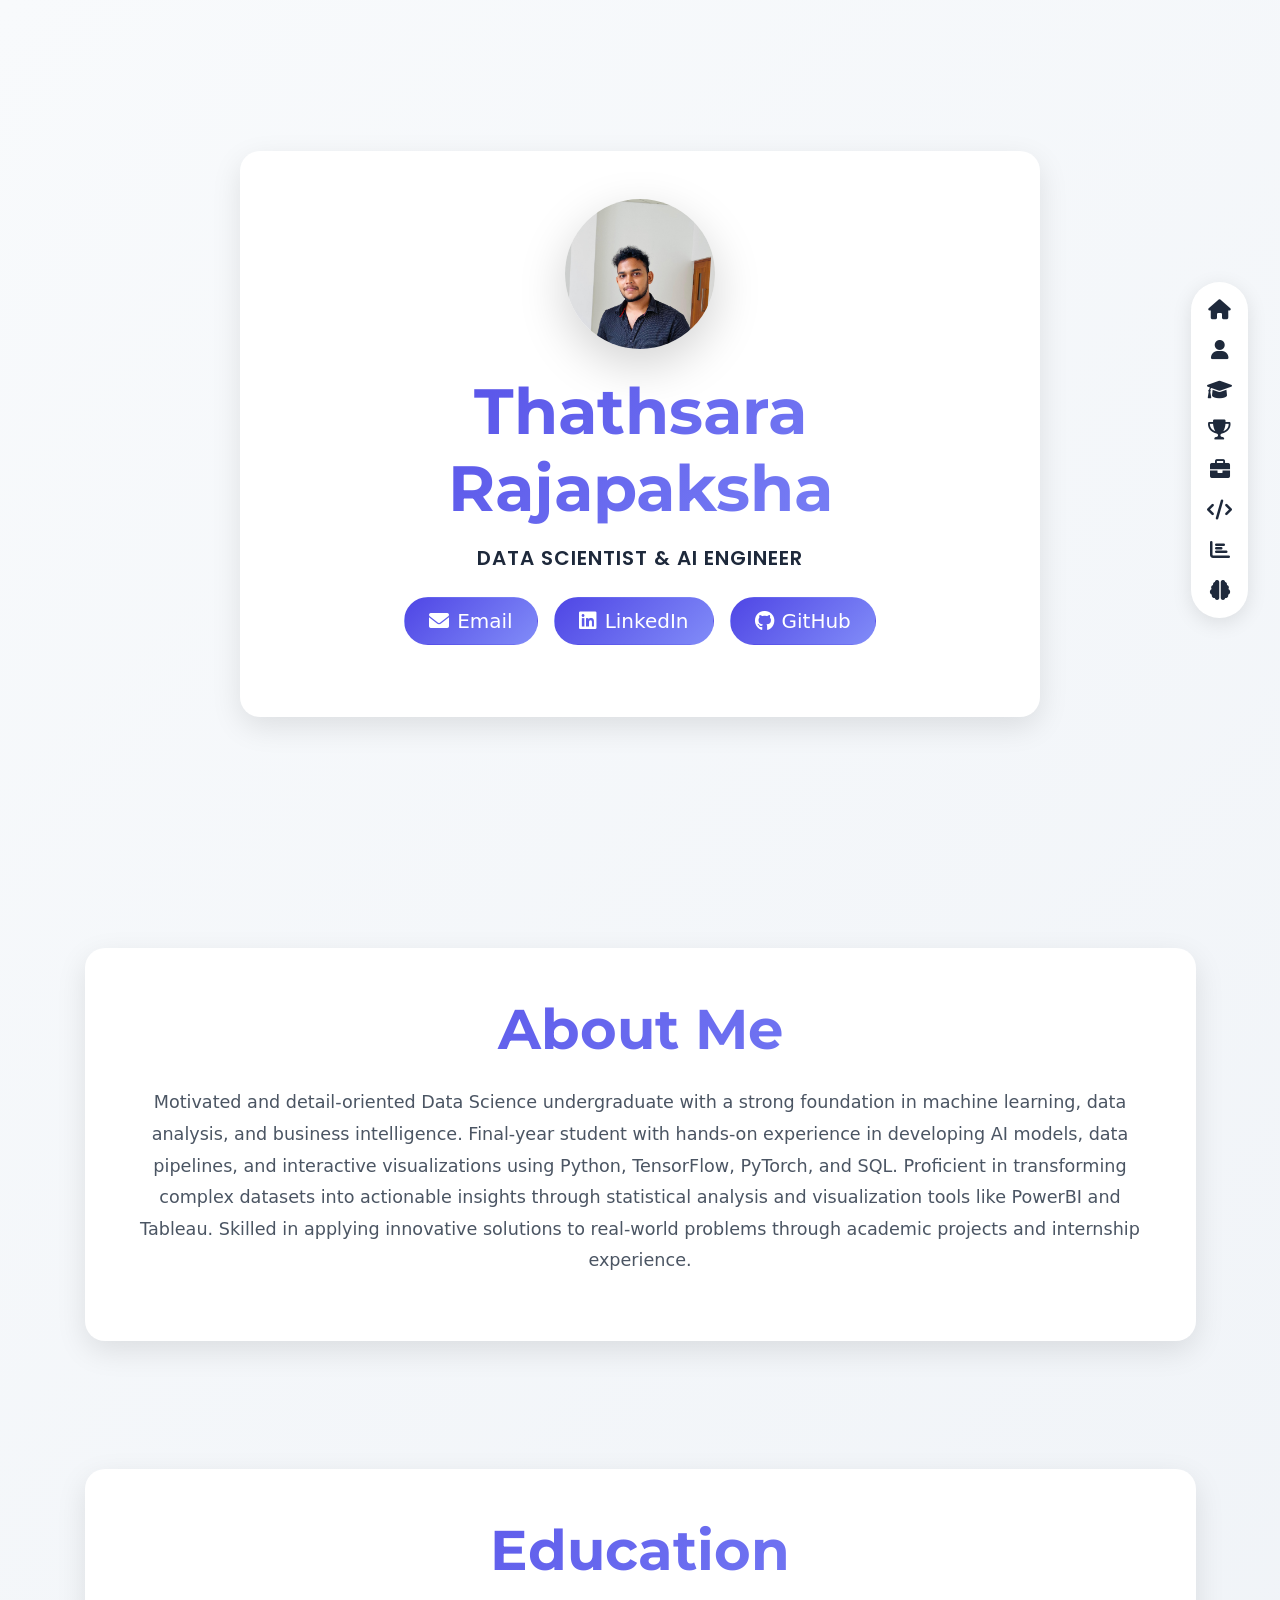
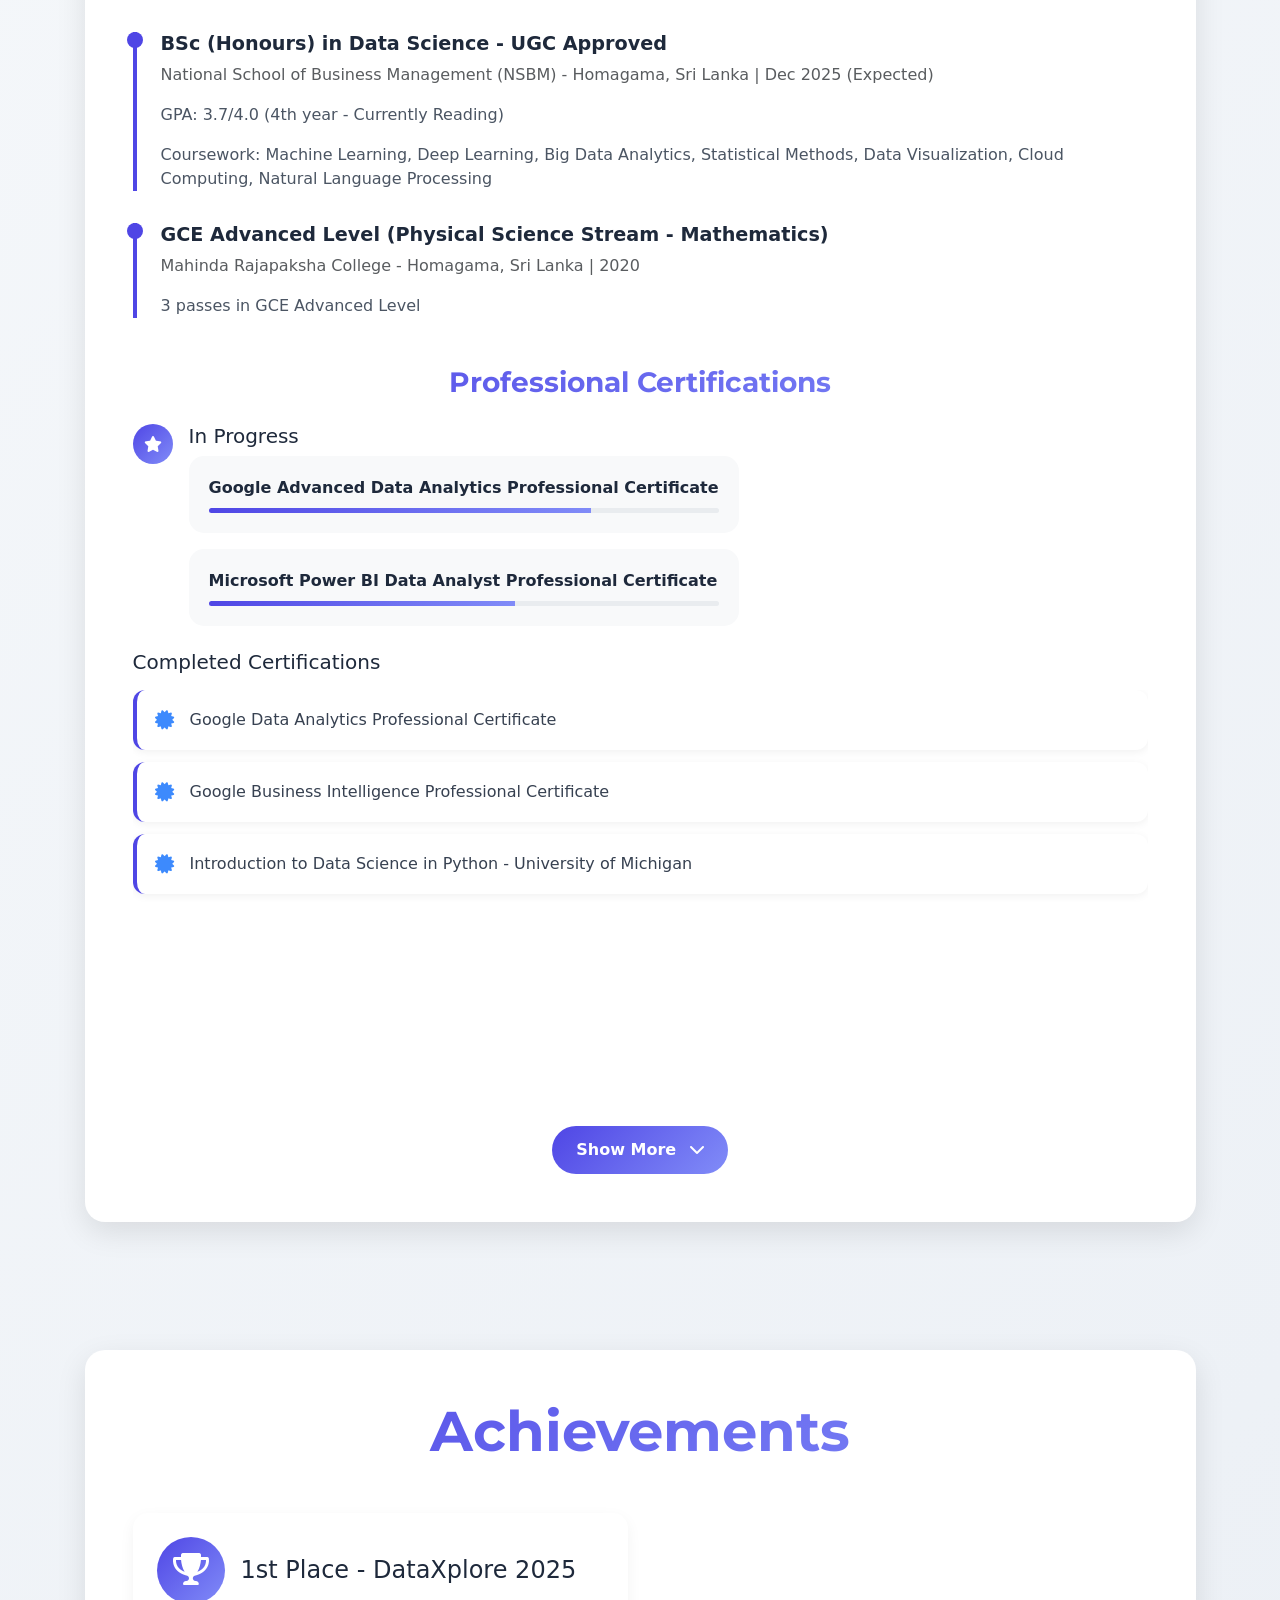
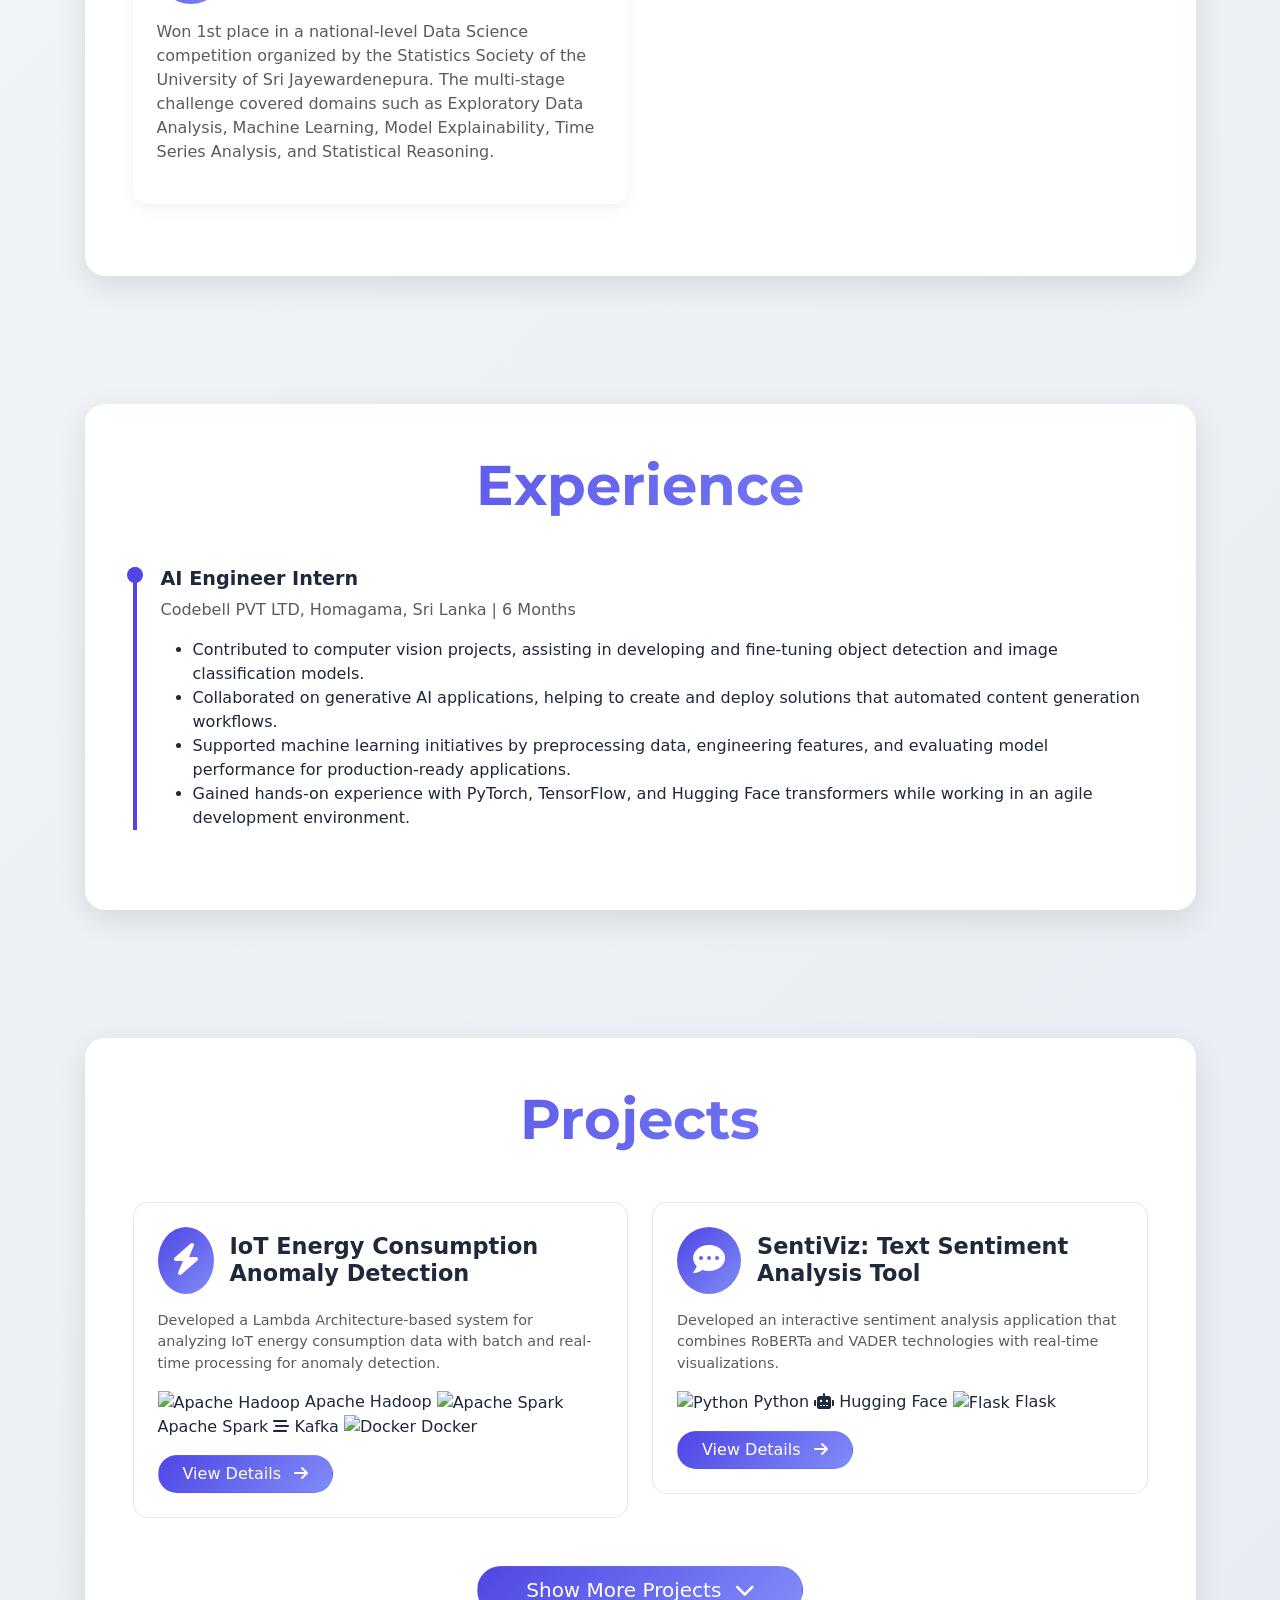
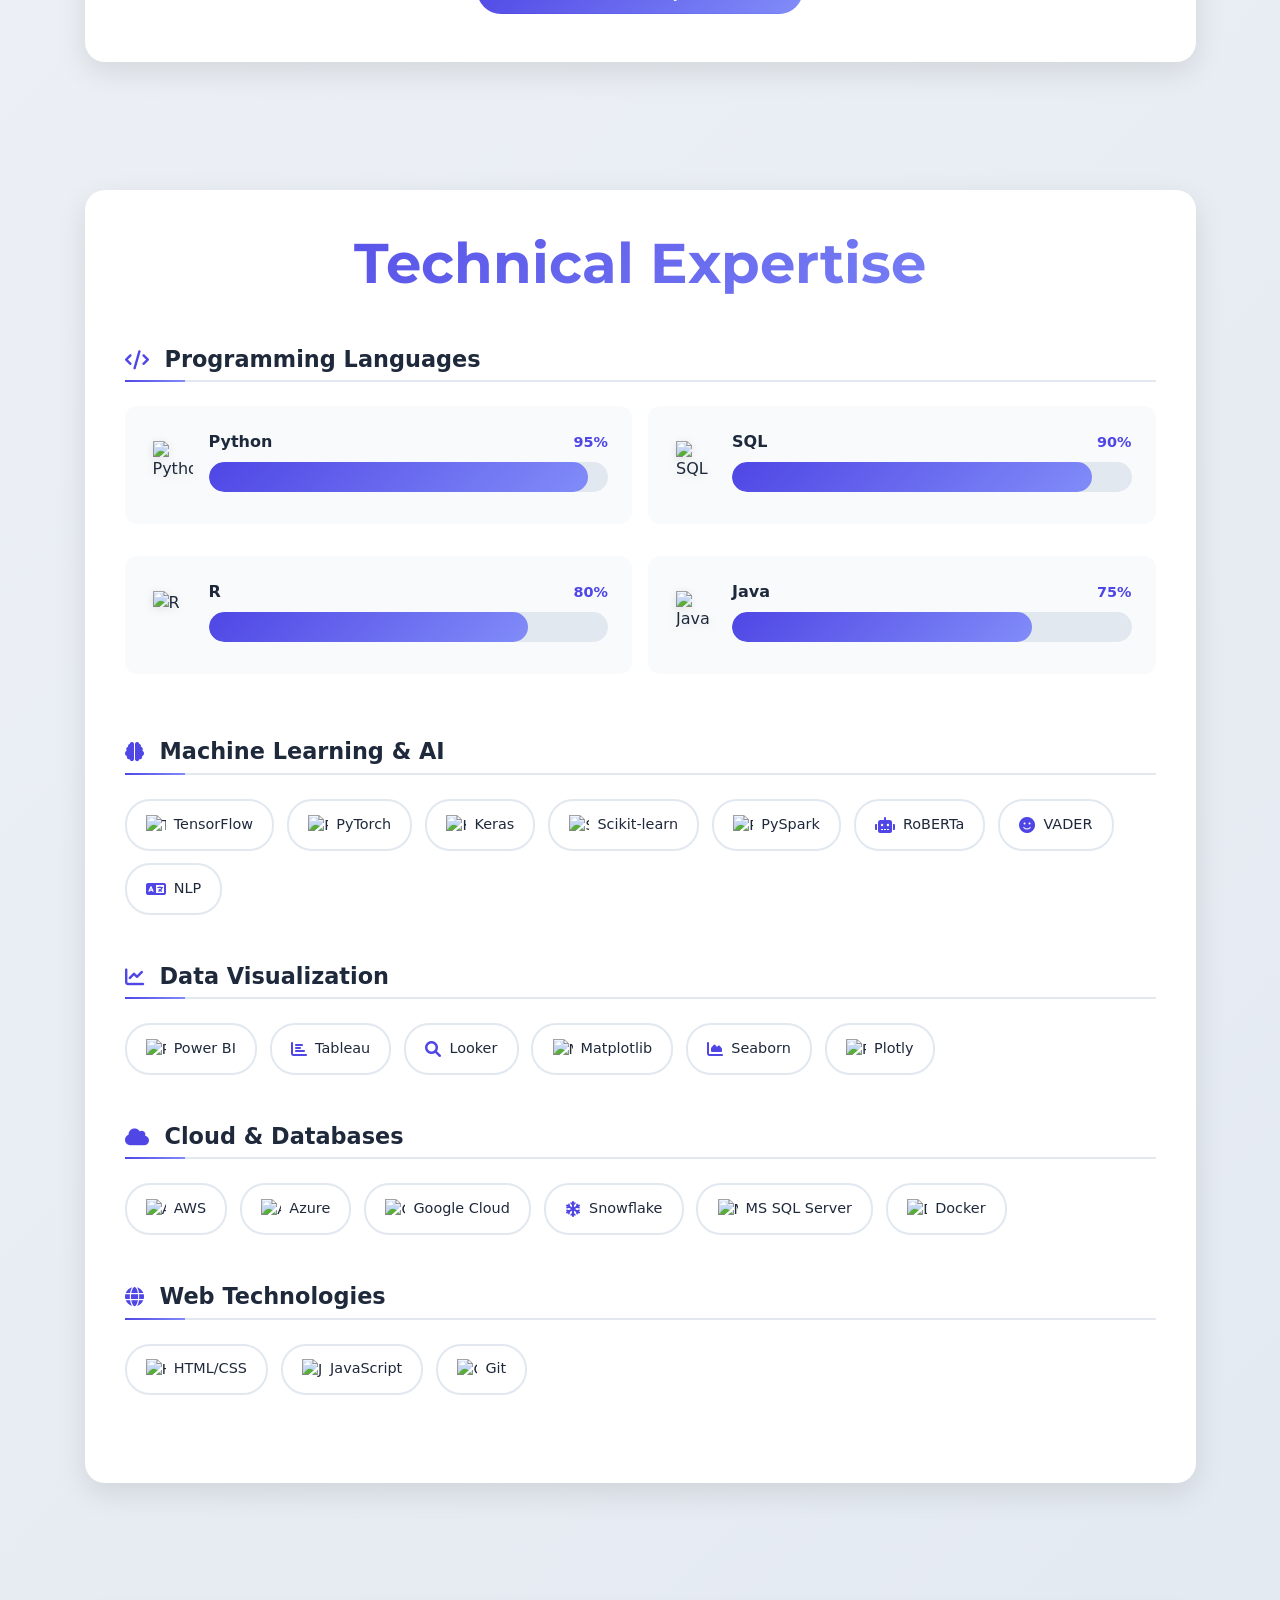
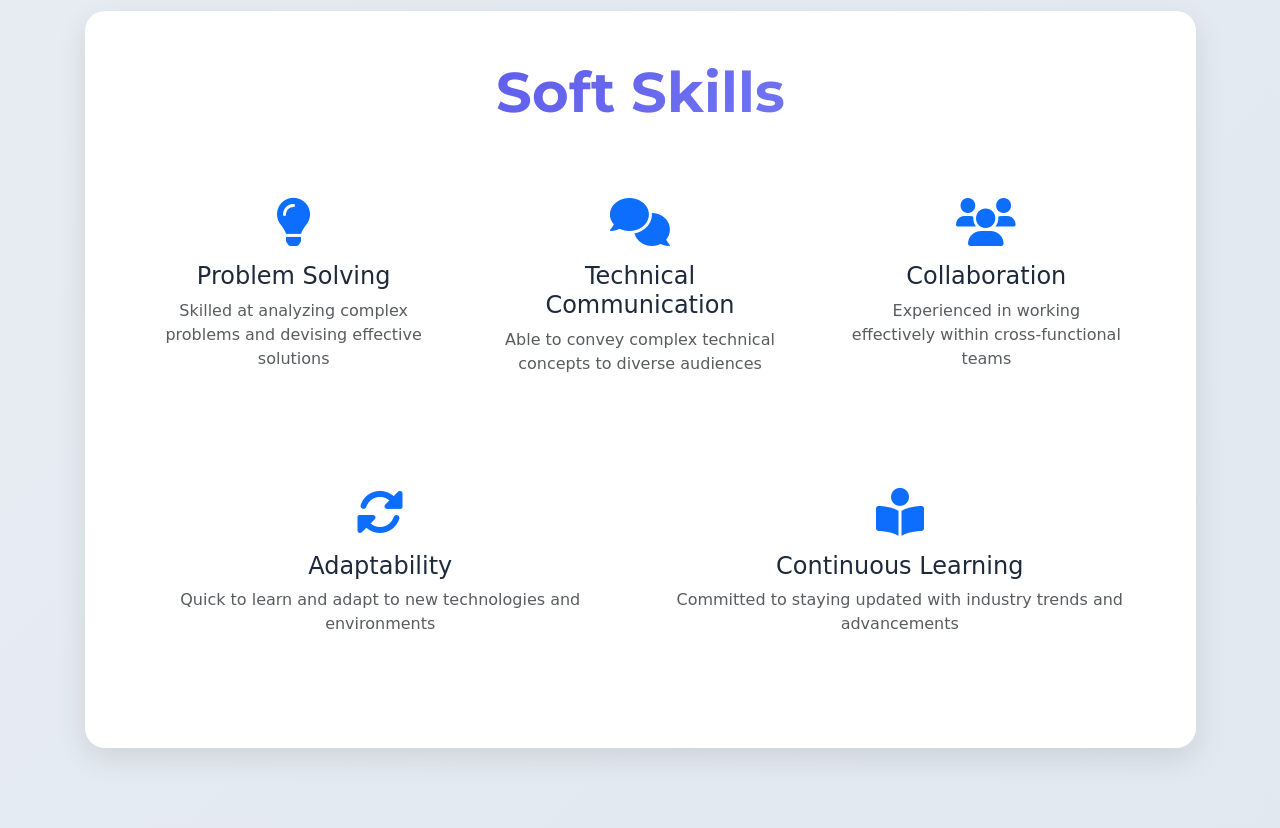
==== commit 82a4fa07: "Project section update" ====
--- a/index.html
+++ b/index.html
@@ -27,32 +27,33 @@
     <!-- Floating Navigation -->
     <nav class="floating-nav">
       <div class="d-flex flex-column gap-3">
-        <a href="#home" class="btn btn-link"
-          ><i class="fas fa-home fa-lg"></i
-        ></a>
-        <a href="#about" class="btn btn-link"
-          ><i class="fas fa-user fa-lg"></i
-        ></a>
-        <a href="#education" class="btn btn-link"
-          ><i class="fas fa-graduation-cap fa-lg"></i
-        ></a>
-        <a href="#achievements" class="nav-icon">
-          <i class="fas fa-trophy"></i>
+        <a href="#home" class="text-center" title="Home">
+          <i class="fas fa-home fa-lg"></i>
         </a>
-        <a href="#experience" class="btn btn-link"
-          ><i class="fas fa-briefcase fa-lg"></i
-        ></a>
-        <a href="#projects" class="btn btn-link"
-          ><i class="fas fa-code fa-lg"></i
-        ></a>
-        <a href="#skills" class="btn btn-link"
-          ><i class="fas fa-chart-bar fa-lg"></i
-        ></a>
-        <a href="#soft-skills" class="btn btn-link"
-          ><i class="fas fa-brain fa-lg"></i
-        ></a>
+        <a href="#about" class="text-center" title="About">
+          <i class="fas fa-user fa-lg"></i>
+        </a>
+        <a href="#education" class="text-center" title="Education">
+          <i class="fas fa-graduation-cap fa-lg"></i>
+        </a>
+        <a href="#achievements" class="text-center" title="Achievements">
+          <i class="fas fa-trophy fa-lg"></i>
+        </a>
+        <a href="#experience" class="text-center" title="Skills">
+          <i class="fas fa-briefcase fa-lg"></i>
+        </a>
+        <a href="#projects" class="text-center" title="Skills">
+          <i class="fas fa-code fa-lg"></i>
+        </a>
+        <a href="#skills" class="text-center" title="Projects">
+          <i class="fas fa-chart-bar fa-lg"></i>
+        </a>
+        <a href="#soft-skills" class="text-center" title="Skills">
+          <i class="fas fa-brain fa-lg"></i>
+        </a>
       </div>
     </nav>
+    
 
     <!-- Hero Section -->
     <section id="home" class="min-vh-100 d-flex align-items-center">
@@ -305,320 +306,470 @@
     </section>
     </div>
 
-    <!-- Projects Section -->
-    <section id="projects" class="py-5">
-      <div class="container">
-        <div class="section-card p-5 animate-on-scroll">
-          <h2 class="text-center mb-5 display-4 fw-bold gradient-text">
-            Projects
-          </h2>
-          <div class="row" id="projectsContainer">
-            <!-- IoT Energy Consumption Project -->
-            <div class="col-md-6 mb-4">
-              <div class="project-card p-4">
-                <div class="d-flex align-items-center mb-3">
-                  <div class="gradient-bg rounded-circle p-3 me-3">
-                    <i class="fas fa-bolt text-white fa-2x"></i>
-                  </div>
-                  <h3 class="mb-0">IoT Energy Consumption Anomaly Detection</h3>
-                </div>
-                <p class="text-muted">
-                  Developed a Lambda Architecture-based system for analyzing IoT
-                  energy consumption data with batch and real-time processing
-                  for anomaly detection.
-                </p>
-                <div class="mb-3">
-                  <span class="badge bg-primary me-2">Apache Hadoop</span>
-                  <span class="badge bg-primary me-2">Apache Spark</span>
-                  <span class="badge bg-primary">Kafka</span>
-                </div>
-                <a
-                  href="https://github.com/NTRajapaksha/iot-lambda"
-                  class="btn gradient-bg text-white rounded-pill px-4"
-                >
-                  View Details <i class="fas fa-arrow-right ms-2"></i>
-                </a>
-              </div>
-            </div>
-
-            <!-- SentiViz Project -->
-            <div class="col-md-6 mb-4">
-              <div class="project-card p-4">
-                <div class="d-flex align-items-center mb-3">
-                  <div class="gradient-bg rounded-circle p-3 me-3">
-                    <i class="fas fa-comment-dots text-white fa-2x"></i>
-                  </div>
-                  <h3 class="mb-0">SentiViz: Text Sentiment Analysis Tool</h3>
-                </div>
-                <p class="text-muted">
-                  Developed an interactive sentiment analysis application that
-                  combines RoBERTa and VADER technologies with real-time
-                  visualizations.
-                </p>
-                <div class="mb-3">
-                  <span class="badge bg-primary me-2">PyTorch</span>
-                  <span class="badge bg-primary me-2">Hugging Face</span>
-                  <span class="badge bg-primary">Flask</span>
-                </div>
-                <a
-                  href="https://github.com/NTRajapaksha/Project-SentiViz"
-                  class="btn gradient-bg text-white rounded-pill px-4"
-                >
-                  View Details <i class="fas fa-arrow-right ms-2"></i>
-                </a>
-              </div>
-            </div>
-
-            <!-- Initially Hidden Projects -->
-            <div class="col-md-6 mb-4 hidden-project">
-              <div class="project-card p-4">
-                <div class="d-flex align-items-center mb-3">
-                  <div class="gradient-bg rounded-circle p-3 me-3">
-                    <i class="fas fa-brain text-white fa-2x"></i>
-                  </div>
-                  <h3 class="mb-0">Binary Image Classification</h3>
-                </div>
-                <p class="text-muted">
-                  Utilizing transfer learning with MobileNetV2/VGG16
-                  architectures to identify brain tumors in MRI scans.
-                </p>
-                <div class="mb-3">
-                  <span class="badge bg-primary me-2">TensorFlow</span>
-                  <span class="badge bg-primary me-2">Transfer Learning</span>
-                  <span class="badge bg-primary">Computer Vision</span>
-                </div>
-                <a
-                  href="https://github.com/NTRajapaksha/transferlearning"
-                  class="btn gradient-bg text-white rounded-pill px-4"
-                >
-                  View Details <i class="fas fa-arrow-right ms-2"></i>
-                </a>
-              </div>
-            </div>
-
-            <div class="col-md-6 mb-4 hidden-project">
-              <div class="project-card p-4">
-                <div class="d-flex align-items-center mb-3">
-                  <div class="gradient-bg rounded-circle p-3 me-3">
-                    <i class="fas fa-home text-white fa-2x"></i>
-                  </div>
-                  <h3 class="mb-0">Colombo Apartments Pricing Analysis</h3>
-                </div>
-                <p class="text-muted">
-                  Conducted comprehensive exploratory data analysis on Colombo's
-                  rental apartment market, analyzing 250+ property listings.
-                </p>
-                <div class="mb-3">
-                  <span class="badge bg-primary me-2">Python</span>
-                  <span class="badge bg-primary me-2">Pandas</span>
-                  <span class="badge bg-primary">Matplotlib</span>
-                </div>
-                <a
-                  href="https://github.com/subhanu-dev/Real-Estate-Analysis"
-                  class="btn gradient-bg text-white rounded-pill px-4"
-                >
-                  View Details <i class="fas fa-arrow-right ms-2"></i>
-                </a>
-              </div>
-            </div>
-
-            <div class="col-md-6 mb-4 hidden-project">
-              <div class="project-card p-4">
-                <div class="d-flex align-items-center mb-3">
-                  <div class="gradient-bg rounded-circle p-3 me-3">
-                    <i class="fas fa-hotel text-white fa-2x"></i>
-                  </div>
-                  <h3 class="mb-0">Booking Cancellation Analytics</h3>
-                </div>
-                <p class="text-muted">
-                  Analyzed 27,500 booking records to identify patterns in
-                  cancellations and no-shows, optimizing revenue and resource
-                  planning.
-                </p>
-                <div class="mb-3">
-                  <span class="badge bg-primary me-2">Predictive Modeling</span>
-                  <span class="badge bg-primary me-2">Data Analysis</span>
-                  <span class="badge bg-primary">Customer Segmentation</span>
-                </div>
-                <a
-                  href="https://github.com/subhanu-dev/Hotel-reservation"
-                  class="btn gradient-bg text-white rounded-pill px-4"
-                >
-                  View Details <i class="fas fa-arrow-right ms-2"></i>
-                </a>
-              </div>
-            </div>
-
-            <!-- New Projects - Added to Hidden Projects -->
-            <div class="col-md-6 mb-4 hidden-project">
-              <div class="project-card p-4">
-                <div class="d-flex align-items-center mb-3">
-                  <div class="gradient-bg rounded-circle p-3 me-3">
-                    <i class="fas fa-chart-line text-white fa-2x"></i>
-                  </div>
-                  <h3 class="mb-0">Revenue Forecasting Tool</h3>
-                </div>
-                <p class="text-muted">
-                  Developed and deployed a Streamlit-based web application that
-                  uses LSTM models to predict stock prices for multiple brands.
-                </p>
-                <div class="mb-3">
-                  <span class="badge bg-primary me-2">Python</span>
-                  <span class="badge bg-primary me-2">Streamlit</span>
-                  <span class="badge bg-primary">LSTM</span>
-                </div>
-                <a
-                  href="https://github.com/NTRajapaksha/stock-Closing-Price-Prediction"
-                  class="btn gradient-bg text-white rounded-pill px-4"
-                >
-                  View Details <i class="fas fa-arrow-right ms-2"></i>
-                </a>
-              </div>
-            </div>
-
-            <div class="col-md-6 mb-4 hidden-project">
-              <div class="project-card p-4">
-                <div class="d-flex align-items-center mb-3">
-                  <div class="gradient-bg rounded-circle p-3 me-3">
-                    <i class="fas fa-file-alt text-white fa-2x"></i>
-                  </div>
-                  <h3 class="mb-0">Smart ATS Resume Optimizer</h3>
-                </div>
-                <p class="text-muted">
-                  User-friendly web application using Streamlit and Google's
-                  Generative AI to enhance resume quality across different
-                  experience levels.
-                </p>
-                <div class="mb-3">
-                  <span class="badge bg-primary me-2">Streamlit</span>
-                  <span class="badge bg-primary me-2">Generative AI</span>
-                  <span class="badge bg-primary">NLP</span>
-                </div>
-                <a
-                  href="https://github.com/NTRajapaksha/Smart-ATS"
-                  class="btn gradient-bg text-white rounded-pill px-4"
-                >
-                  View Details <i class="fas fa-arrow-right ms-2"></i>
-                </a>
-              </div>
-            </div>
-
-            <div class="col-md-6 mb-4 hidden-project">
-              <div class="project-card p-4">
-                <div class="d-flex align-items-center mb-3">
-                  <div class="gradient-bg rounded-circle p-3 me-3">
-                    <i class="fas fa-comment-dots text-white fa-2x"></i>
-                  </div>
-                  <h3 class="mb-0">Amazon Sentiment Analysis</h3>
-                </div>
-                <p class="text-muted">
-                  Analyzing user reviews from Amazon to determine sentiment
-                  towards products using pre-trained BERT model.
-                </p>
-                <div class="mb-3">
-                  <span class="badge bg-primary me-2">BERT</span>
-                  <span class="badge bg-primary me-2">NLP</span>
-                  <span class="badge bg-primary">Hugging Face</span>
-                </div>
-                <a
-                  href="https://github.com/NTRajapaksha/SentimentAnalysis"
-                  class="btn gradient-bg text-white rounded-pill px-4"
-                >
-                  View Details <i class="fas fa-arrow-right ms-2"></i>
-                </a>
-              </div>
-            </div>
-
-            <div class="col-md-6 mb-4 hidden-project">
-              <div class="project-card p-4">
-                <div class="d-flex align-items-center mb-3">
-                  <div class="gradient-bg rounded-circle p-3 me-3">
-                    <i class="fas fa-users-slash text-white fa-2x"></i>
-                  </div>
-                  <h3 class="mb-0">Customer Churn Prediction</h3>
-                </div>
-                <p class="text-muted">
-                  Predicts customer churn using XGBoost, Random Forest, and
-                  Logistic Regression with hyperparameter tuning.
-                </p>
-                <div class="mb-3">
-                  <span class="badge bg-primary me-2">XGBoost</span>
-                  <span class="badge bg-primary me-2">Random Forest</span>
-                  <span class="badge bg-primary">Hyperparameter Tuning</span>
-                </div>
-                <a
-                  href="https://github.com/NTRajapaksha/Churn-Prediction"
-                  class="btn gradient-bg text-white rounded-pill px-4"
-                >
-                  View Details <i class="fas fa-arrow-right ms-2"></i>
-                </a>
-              </div>
-            </div>
-
-            <div class="col-md-6 mb-4 hidden-project">
-              <div class="project-card p-4">
-                <div class="d-flex align-items-center mb-3">
-                  <div class="gradient-bg rounded-circle p-3 me-3">
-                    <i class="fas fa-chart-bar text-white fa-2x"></i>
-                  </div>
-                  <h3 class="mb-0">Business Decision-Making Dashboard</h3>
-                </div>
-                <p class="text-muted">
-                  Translated business requirements into interactive dashboards
-                  for real-time tracking of key performance indicators (KPIs).
-                </p>
-                <div class="mb-3">
-                  <span class="badge bg-primary me-2">Power BI</span>
-                  <span class="badge bg-primary me-2">Tableau</span>
-                  <span class="badge bg-primary">Data Visualization</span>
-                </div>
-                <a
-                  href="https://github.com/NTRajapaksha/Data-Visualizaton"
-                  class="btn gradient-bg text-white rounded-pill px-4"
-                >
-                  View Details <i class="fas fa-arrow-right ms-2"></i>
-                </a>
-              </div>
-            </div>
-
-            <div class="col-md-6 mb-4 hidden-project">
-              <div class="project-card p-4">
-                <div class="d-flex align-items-center mb-3">
-                  <div class="gradient-bg rounded-circle p-3 me-3">
-                    <i class="fas fa-user-tag text-white fa-2x"></i>
-                  </div>
-                  <h3 class="mb-0">Customer Segmentation</h3>
-                </div>
-                <p class="text-muted">
-                  A model that uses KMeans algorithm for customer segmentation
-                  by implementing the Elbow method.
-                </p>
-                <div class="mb-3">
-                  <span class="badge bg-primary me-2">KMeans</span>
-                  <span class="badge bg-primary me-2">Clustering</span>
-                  <span class="badge bg-primary">Elbow Method</span>
-                </div>
-                <a
-                  href="https://github.com/NTRajapaksha/Customer-Segmentation"
-                  class="btn gradient-bg text-white rounded-pill px-4"
-                >
-                  View Details <i class="fas fa-arrow-right ms-2"></i>
-                </a>
-              </div>
-            </div>
-          </div>
-
-          <div class="text-center mt-4">
-            <button
-              id="showMoreBtn"
-              class="btn btn-lg gradient-bg text-white rounded-pill px-5"
-            >
-              Show More Projects <i class="fas fa-chevron-down ms-2"></i>
-            </button>
+<!-- Projects Section -->
+<section id="projects" class="py-5">
+  <div class="container">
+    <div class="section-card p-5 animate-on-scroll">
+      <h2 class="text-center mb-5 display-4 fw-bold gradient-text">
+        Projects
+      </h2>
+      <div class="row" id="projectsContainer">
+        <!-- IoT Energy Consumption Project -->
+        <div class="col-md-6 mb-4">
+          <div class="project-card p-4">
+            <div class="d-flex align-items-center mb-3">
+              <div class="gradient-bg rounded-circle p-3 me-3">
+                <i class="fas fa-bolt text-white fa-2x"></i>
+              </div>
+              <h3 class="mb-0">IoT Energy Consumption Anomaly Detection</h3>
+            </div>
+            <p class="text-muted">
+              Developed a Lambda Architecture-based system for analyzing IoT
+              energy consumption data with batch and real-time processing
+              for anomaly detection.
+            </p>
+            <div class="tech-stack mb-3">
+              <div class="tech-logos">
+                <span class="tech-tag">
+                  <img src="https://cdn.jsdelivr.net/gh/devicons/devicon/icons/apache/apache-original.svg" alt="Apache Hadoop" class="tech-logo">
+                  Apache Hadoop
+                </span>
+                <span class="tech-tag">
+                  <img src="https://cdn.jsdelivr.net/gh/devicons/devicon/icons/apache/apache-original.svg" alt="Apache Spark" class="tech-logo">
+                  Apache Spark
+                </span>
+                <span class="tech-tag">
+                  <i class="fas fa-stream tech-icon"></i>
+                  Kafka
+                </span>
+                <span class="tech-tag">
+                  <img src="https://cdn.jsdelivr.net/gh/devicons/devicon/icons/docker/docker-original.svg" alt="Docker" class="tech-logo">
+                  Docker
+                </span>
+              </div>
+            </div>
+            <a
+              href="https://github.com/NTRajapaksha/iot-lambda"
+              class="btn gradient-bg text-white rounded-pill px-4"
+            >
+              View Details <i class="fas fa-arrow-right ms-2"></i>
+            </a>
+          </div>
+        </div>
+
+        <!-- SentiViz Project -->
+        <div class="col-md-6 mb-4">
+          <div class="project-card p-4">
+            <div class="d-flex align-items-center mb-3">
+              <div class="gradient-bg rounded-circle p-3 me-3">
+                <i class="fas fa-comment-dots text-white fa-2x"></i>
+              </div>
+              <h3 class="mb-0">SentiViz: Text Sentiment Analysis Tool</h3>
+            </div>
+            <p class="text-muted">
+              Developed an interactive sentiment analysis application that
+              combines RoBERTa and VADER technologies with real-time
+              visualizations.
+            </p>
+            <div class="tech-stack mb-3">
+              <div class="tech-logos">
+                <span class="tech-tag">
+                  <img src="https://cdn.jsdelivr.net/gh/devicons/devicon/icons/python/python-original.svg" alt="Python" class="tech-logo">
+                  Python
+                </span>
+                <span class="tech-tag">
+                  <i class="fas fa-robot tech-icon"></i>
+                  Hugging Face
+                </span>
+                <span class="tech-tag">
+                  <img src="https://cdn.jsdelivr.net/gh/devicons/devicon/icons/flask/flask-original.svg" alt="Flask" class="tech-logo">
+                  Flask
+                </span>
+              </div>
+            </div>
+            <a
+              href="https://github.com/NTRajapaksha/Project-SentiViz"
+              class="btn gradient-bg text-white rounded-pill px-4"
+            >
+              View Details <i class="fas fa-arrow-right ms-2"></i>
+            </a>
+          </div>
+        </div>
+
+        <!-- Initially Hidden Projects -->
+        <div class="col-md-6 mb-4 hidden-project">
+          <div class="project-card p-4">
+            <div class="d-flex align-items-center mb-3">
+              <div class="gradient-bg rounded-circle p-3 me-3">
+                <i class="fas fa-brain text-white fa-2x"></i>
+              </div>
+              <h3 class="mb-0">Binary Image Classification</h3>
+            </div>
+            <p class="text-muted">
+              Utilizing transfer learning with MobileNetV2/VGG16
+              architectures to identify brain tumors in MRI scans.
+            </p>
+            <div class="tech-stack mb-3">
+              <div class="tech-logos">
+                <span class="tech-tag">
+                  <img src="https://cdn.jsdelivr.net/gh/devicons/devicon/icons/python/python-original.svg" alt="Python" class="tech-logo">
+                  Python
+                </span>
+                <span class="tech-tag">
+                  <img src="https://cdn.jsdelivr.net/gh/devicons/devicon/icons/tensorflow/tensorflow-original.svg" alt="TensorFlow" class="tech-logo">
+                  TensorFlow
+                </span>
+                <span class="tech-tag">
+                  <i class="fas fa-exchange-alt tech-icon"></i>
+                  Transfer Learning
+                </span>
+                <span class="tech-tag">
+                  <i class="fas fa-eye tech-icon"></i>
+                  Computer Vision
+                </span>
+              </div>
+            </div>
+            <a
+              href="https://github.com/NTRajapaksha/transferlearning"
+              class="btn gradient-bg text-white rounded-pill px-4"
+            >
+              View Details <i class="fas fa-arrow-right ms-2"></i>
+            </a>
+          </div>
+        </div>
+
+        <div class="col-md-6 mb-4 hidden-project">
+          <div class="project-card p-4">
+            <div class="d-flex align-items-center mb-3">
+              <div class="gradient-bg rounded-circle p-3 me-3">
+                <i class="fas fa-home text-white fa-2x"></i>
+              </div>
+              <h3 class="mb-0">Colombo Apartments Pricing Analysis</h3>
+            </div>
+            <p class="text-muted">
+              Conducted comprehensive exploratory data analysis on Colombo's
+              rental apartment market, analyzing 250+ property listings.
+            </p>
+            <div class="tech-stack mb-3">
+              <div class="tech-logos">
+                <span class="tech-tag">
+                  <img src="https://cdn.jsdelivr.net/gh/devicons/devicon/icons/python/python-original.svg" alt="Python" class="tech-logo">
+                  Python
+                </span>
+                <span class="tech-tag">
+                  <i class="fas fa-table tech-icon"></i>
+                  Pandas
+                </span>
+                <span class="tech-tag">
+                  <img src="https://cdn.jsdelivr.net/gh/devicons/devicon/icons/matplotlib/matplotlib-original.svg" alt="Matplotlib" class="tech-logo">
+                  Matplotlib
+                </span>
+                <span class="tech-tag">
+                  <i class="fas fa-chart-line tech-icon"></i>
+                  Scikit-learn
+                </span>
+              </div>
+            </div>
+            <a
+              href="https://github.com/subhanu-dev/Real-Estate-Analysis"
+              class="btn gradient-bg text-white rounded-pill px-4"
+            >
+              View Details <i class="fas fa-arrow-right ms-2"></i>
+            </a>
+          </div>
+        </div>
+
+        <div class="col-md-6 mb-4 hidden-project">
+          <div class="project-card p-4">
+            <div class="d-flex align-items-center mb-3">
+              <div class="gradient-bg rounded-circle p-3 me-3">
+                <i class="fas fa-hotel text-white fa-2x"></i>
+              </div>
+              <h3 class="mb-0">Booking Cancellation Analytics</h3>
+            </div>
+            <p class="text-muted">
+              Analyzed 27,500 booking records to identify patterns in
+              cancellations and no-shows, optimizing revenue and resource
+              planning.
+            </p>
+            <div class="tech-stack mb-3">
+              <div class="tech-logos">
+                <span class="tech-tag">
+                  <img src="https://cdn.jsdelivr.net/gh/devicons/devicon/icons/python/python-original.svg" alt="Python" class="tech-logo">
+                  Python
+                </span>
+                <span class="tech-tag">
+                  <i class="fas fa-chart-line tech-icon"></i>
+                  Scikit-learn
+                </span>
+                <span class="tech-tag">
+                  <i class="fas fa-chart-bar tech-icon"></i>
+                  Data Analysis
+                </span>
+                <span class="tech-tag">
+                  <i class="fas fa-users tech-icon"></i>
+                  Customer Segmentation
+                </span>
+              </div>
+            </div>
+            <a
+              href="https://github.com/subhanu-dev/Hotel-reservation"
+              class="btn gradient-bg text-white rounded-pill px-4"
+            >
+              View Details <i class="fas fa-arrow-right ms-2"></i>
+            </a>
+          </div>
+        </div>
+
+        <div class="col-md-6 mb-4 hidden-project">
+          <div class="project-card p-4">
+            <div class="d-flex align-items-center mb-3">
+              <div class="gradient-bg rounded-circle p-3 me-3">
+                <i class="fas fa-chart-line text-white fa-2x"></i>
+              </div>
+              <h3 class="mb-0">Revenue Forecasting Tool</h3>
+            </div>
+            <p class="text-muted">
+              Developed and deployed a Streamlit-based web application that
+              uses LSTM models to predict stock prices for multiple brands.
+            </p>
+            <div class="tech-stack mb-3">
+              <div class="tech-logos">
+                <span class="tech-tag">
+                  <img src="https://cdn.jsdelivr.net/gh/devicons/devicon/icons/python/python-original.svg" alt="Python" class="tech-logo">
+                  Python
+                </span>
+                <span class="tech-tag">
+                  <i class="fas fa-stream tech-icon"></i>
+                  Streamlit
+                </span>
+                <span class="tech-tag">
+                  <i class="fas fa-brain tech-icon"></i>
+                  LSTM
+                </span>
+              </div>
+            </div>
+            <a
+              href="https://github.com/NTRajapaksha/stock-Closing-Price-Prediction"
+              class="btn gradient-bg text-white rounded-pill px-4"
+            >
+              View Details <i class="fas fa-arrow-right ms-2"></i>
+            </a>
+          </div>
+        </div>
+
+        <div class="col-md-6 mb-4 hidden-project">
+          <div class="project-card p-4">
+            <div class="d-flex align-items-center mb-3">
+              <div class="gradient-bg rounded-circle p-3 me-3">
+                <i class="fas fa-file-alt text-white fa-2x"></i>
+              </div>
+              <h3 class="mb-0">Smart ATS Resume Optimizer</h3>
+            </div>
+            <p class="text-muted">
+              User-friendly web application using Streamlit and Google's
+              Generative AI to enhance resume quality across different
+              experience levels.
+            </p>
+            <div class="tech-stack mb-3">
+              <div class="tech-logos">
+                <span class="tech-tag">
+                  <img src="https://cdn.jsdelivr.net/gh/devicons/devicon/icons/python/python-original.svg" alt="Python" class="tech-logo">
+                  Python
+                </span>
+                <span class="tech-tag">
+                  <i class="fas fa-stream tech-icon"></i>
+                  Streamlit
+                </span>
+                <span class="tech-tag">
+                  <i class="fas fa-robot tech-icon"></i>
+                  Generative AI
+                </span>
+                <span class="tech-tag">
+                  <i class="fas fa-language tech-icon"></i>
+                  NLP
+                </span>
+              </div>
+            </div>
+            <a
+              href="https://github.com/NTRajapaksha/Smart-ATS"
+              class="btn gradient-bg text-white rounded-pill px-4"
+            >
+              View Details <i class="fas fa-arrow-right ms-2"></i>
+            </a>
+          </div>
+        </div>
+
+        <div class="col-md-6 mb-4 hidden-project">
+          <div class="project-card p-4">
+            <div class="d-flex align-items-center mb-3">
+              <div class="gradient-bg rounded-circle p-3 me-3">
+                <i class="fas fa-comment-dots text-white fa-2x"></i>
+              </div>
+              <h3 class="mb-0">Amazon Sentiment Analysis</h3>
+            </div>
+            <p class="text-muted">
+              Analyzing user reviews from Amazon to determine sentiment
+              towards products using pre-trained BERT model.
+            </p>
+            <div class="tech-stack mb-3">
+              <div class="tech-logos">
+                <span class="tech-tag">
+                  <img src="https://cdn.jsdelivr.net/gh/devicons/devicon/icons/python/python-original.svg" alt="Python" class="tech-logo">
+                  Python
+                </span>
+                <span class="tech-tag">
+                  <i class="fas fa-robot tech-icon"></i>
+                  BERT
+                </span>
+                <span class="tech-tag">
+                  <i class="fas fa-language tech-icon"></i>
+                  NLP
+                </span>
+                <span class="tech-tag">
+                  <i class="fas fa-robot tech-icon"></i>
+                  Hugging Face
+                </span>
+              </div>
+            </div>
+            <a
+              href="https://github.com/NTRajapaksha/SentimentAnalysis"
+              class="btn gradient-bg text-white rounded-pill px-4"
+            >
+              View Details <i class="fas fa-arrow-right ms-2"></i>
+            </a>
+          </div>
+        </div>
+
+        <div class="col-md-6 mb-4 hidden-project">
+          <div class="project-card p-4">
+            <div class="d-flex align-items-center mb-3">
+              <div class="gradient-bg rounded-circle p-3 me-3">
+                <i class="fas fa-users-slash text-white fa-2x"></i>
+              </div>
+              <h3 class="mb-0">Customer Churn Prediction</h3>
+            </div>
+            <p class="text-muted">
+              Predicts customer churn using XGBoost, Random Forest, and
+              Logistic Regression with hyperparameter tuning.
+            </p>
+            <div class="tech-stack mb-3">
+              <div class="tech-logos">
+                <span class="tech-tag">
+                  <i class="fas fa-tree tech-icon"></i>
+                  XGBoost
+                </span>
+                <span class="tech-tag">
+                  <i class="fas fa-tree tech-icon"></i>
+                  Random Forest
+                </span>
+                <span class="tech-tag">
+                  <i class="fas fa-cogs tech-icon"></i>
+                  Hyperparameter Tuning
+                </span>
+              </div>
+            </div>
+            <a
+              href="https://github.com/NTRajapaksha/Churn-Prediction"
+              class="btn gradient-bg text-white rounded-pill px-4"
+            >
+              View Details <i class="fas fa-arrow-right ms-2"></i>
+            </a>
+          </div>
+        </div>
+
+        <div class="col-md-6 mb-4 hidden-project">
+          <div class="project-card p-4">
+            <div class="d-flex align-items-center mb-3">
+              <div class="gradient-bg rounded-circle p-3 me-3">
+                <i class="fas fa-chart-bar text-white fa-2x"></i>
+              </div>
+              <h3 class="mb-0">Business Decision-Making Dashboard</h3>
+            </div>
+            <p class="text-muted">
+              Translated business requirements into interactive dashboards
+              for real-time tracking of key performance indicators (KPIs).
+            </p>
+            <div class="tech-stack mb-3">
+              <div class="tech-logos">
+                <span class="tech-tag">
+                  <i class="fas fa-chart-pie tech-icon"></i>
+                  Power BI
+                </span>
+                <span class="tech-tag">
+                  <i class="fas fa-chart-bar tech-icon"></i>
+                  Tableau
+                </span>
+                <span class="tech-tag">
+                  <i class="fas fa-chart-line tech-icon"></i>
+                  Data Visualization
+                </span>
+              </div>
+            </div>
+            <a
+              href="https://github.com/NTRajapaksha/Data-Visualizaton"
+              class="btn gradient-bg text-white rounded-pill px-4"
+            >
+              View Details <i class="fas fa-arrow-right ms-2"></i>
+            </a>
+          </div>
+        </div>
+
+        <div class="col-md-6 mb-4 hidden-project">
+          <div class="project-card p-4">
+            <div class="d-flex align-items-center mb-3">
+              <div class="gradient-bg rounded-circle p-3 me-3">
+                <i class="fas fa-user-tag text-white fa-2x"></i>
+              </div>
+              <h3 class="mb-0">Customer Segmentation</h3>
+            </div>
+            <p class="text-muted">
+              A model that uses KMeans algorithm for customer segmentation
+              by implementing the Elbow method.
+            </p>
+            <div class="tech-stack mb-3">
+              <div class="tech-logos">
+                <span class="tech-tag">
+                  <img src="https://cdn.jsdelivr.net/gh/devicons/devicon/icons/python/python-original.svg" alt="Python" class="tech-logo">
+                  Python
+                </span>
+                <span class="tech-tag">
+                  <i class="fas fa-chart-line tech-icon"></i>
+                  Scikit-learn
+                </span>
+                <span class="tech-tag">
+                  <i class="fas fa-circle-notch tech-icon"></i>
+                  KMeans
+                </span>
+                <span class="tech-tag">
+                  <i class="fas fa-layer-group tech-icon"></i>
+                  Clustering
+                </span>
+              </div>
+            </div>
+            <a
+              href="https://github.com/NTRajapaksha/Customer-Segmentation"
+              class="btn gradient-bg text-white rounded-pill px-4"
+            >
+              View Details <i class="fas fa-arrow-right ms-2"></i>
+            </a>
           </div>
         </div>
       </div>
-    </section>
+
+      <div class="text-center mt-4">
+        <button
+          id="showMoreBtn"
+          class="btn btn-lg gradient-bg text-white rounded-pill px-5"
+        >
+          Show More Projects <i class="fas fa-chevron-down ms-2"></i>
+        </button>
+      </div>
+    </div>
+  </div>
+</section>
+
+  
 
     <section id="skills" class="py-5">
       <div class="container">
--- a/styles.css
+++ b/styles.css
@@ -206,6 +206,195 @@
   border-radius: 15px;
   width: 0;
   transition: width 1.5s cubic-bezier(0.4, 0, 0.2, 1);
+}
+
+/* Enhanced Skills Section Styles */
+.skill-category {
+  margin-bottom: 3rem;
+}
+
+.skill-category-title {
+  font-weight: 600;
+  color: var(--dark-color);
+  font-size: 1.4rem;
+  margin-bottom: 1.5rem;
+  padding-bottom: 0.5rem;
+  border-bottom: 2px solid #e2e8f0;
+  position: relative;
+}
+
+.skill-category-title::after {
+  content: "";
+  position: absolute;
+  bottom: -2px;
+  left: 0;
+  width: 60px;
+  height: 2px;
+  background: var(--gradient-1);
+}
+
+.skill-category-title i {
+  color: var(--primary-color);
+  font-size: 1.2rem;
+}
+
+/* Skill Logo Styles */
+.skill-logo {
+  width: 40px;
+  height: 40px;
+  object-fit: contain;
+  filter: drop-shadow(0 2px 4px rgba(0, 0, 0, 0.1));
+  transition: all 0.3s ease;
+}
+
+.skill-logo:hover {
+  transform: scale(1.1);
+  filter: drop-shadow(0 4px 8px rgba(0, 0, 0, 0.2));
+}
+
+.skill-tag-logo {
+  width: 20px;
+  height: 20px;
+  object-fit: contain;
+  margin-right: 8px;
+  vertical-align: middle;
+}
+
+.skill-tag-icon {
+  font-size: 16px;
+  margin-right: 8px;
+  color: var(--primary-color);
+  vertical-align: middle;
+}
+
+.skill-item {
+  background: #f8fafc;
+  padding: 1.5rem;
+  border-radius: 12px;
+  margin-bottom: 1rem;
+  transition: all 0.3s ease;
+  border-left: 4px solid transparent;
+}
+
+.skill-item:hover {
+  background: white;
+  box-shadow: 0 4px 12px rgba(79, 70, 229, 0.1);
+  border-left-color: var(--primary-color);
+  transform: translateX(5px);
+}
+
+.skill-item:hover .skill-logo {
+  transform: scale(1.15) rotate(5deg);
+}
+
+.skill-name {
+  font-weight: 600;
+  color: var(--dark-color);
+  font-size: 1rem;
+}
+
+.skill-percentage {
+  font-weight: 600;
+  color: var(--primary-color);
+  font-size: 0.9rem;
+}
+
+.skill-tags {
+  display: flex;
+  flex-wrap: wrap;
+  gap: 0.8rem;
+}
+
+.skill-tag {
+  background: white;
+  color: var(--dark-color);
+  padding: 0.8rem 1.2rem;
+  border-radius: 25px;
+  font-weight: 500;
+  font-size: 0.9rem;
+  border: 2px solid #e2e8f0;
+  transition: all 0.3s ease;
+  cursor: default;
+  display: inline-flex;
+  align-items: center;
+  white-space: nowrap;
+}
+
+.skill-tag:hover {
+  background: var(--gradient-1);
+  color: white;
+  border-color: var(--primary-color);
+  transform: translateY(-2px);
+  box-shadow: 0 4px 12px rgba(79, 70, 229, 0.2);
+}
+
+.skill-tag:hover .skill-tag-logo {
+  transform: scale(1.1);
+  filter: brightness(0) invert(1);
+}
+
+.skill-tag:hover .skill-tag-icon {
+  color: white;
+  transform: scale(1.1);
+}
+
+/* Mobile responsiveness for skills */
+@media (max-width: 768px) {
+  .skill-category-title {
+    font-size: 1.2rem;
+  }
+
+  .skill-item {
+    padding: 1rem;
+  }
+
+  .skill-tag {
+    padding: 0.6rem 1rem;
+    font-size: 0.85rem;
+  }
+
+  .skill-logo {
+    width: 32px;
+    height: 32px;
+  }
+
+  .skill-tag-logo {
+    width: 16px;
+    height: 16px;
+    margin-right: 6px;
+  }
+
+  .skill-tag-icon {
+    font-size: 14px;
+    margin-right: 6px;
+  }
+}
+
+@media (max-width: 576px) {
+  .skill-tags {
+    gap: 0.5rem;
+  }
+
+  .skill-logo {
+    width: 28px;
+    height: 28px;
+  }
+
+  .skill-tag-logo {
+    width: 14px;
+    height: 14px;
+    margin-right: 4px;
+  }
+
+  .skill-tag-icon {
+    font-size: 12px;
+    margin-right: 4px;
+  }
+
+  .skill-tag {
+    padding: 0.5rem 0.8rem;
+    font-size: 0.8rem;
+  }
 }
 
 .education-card {
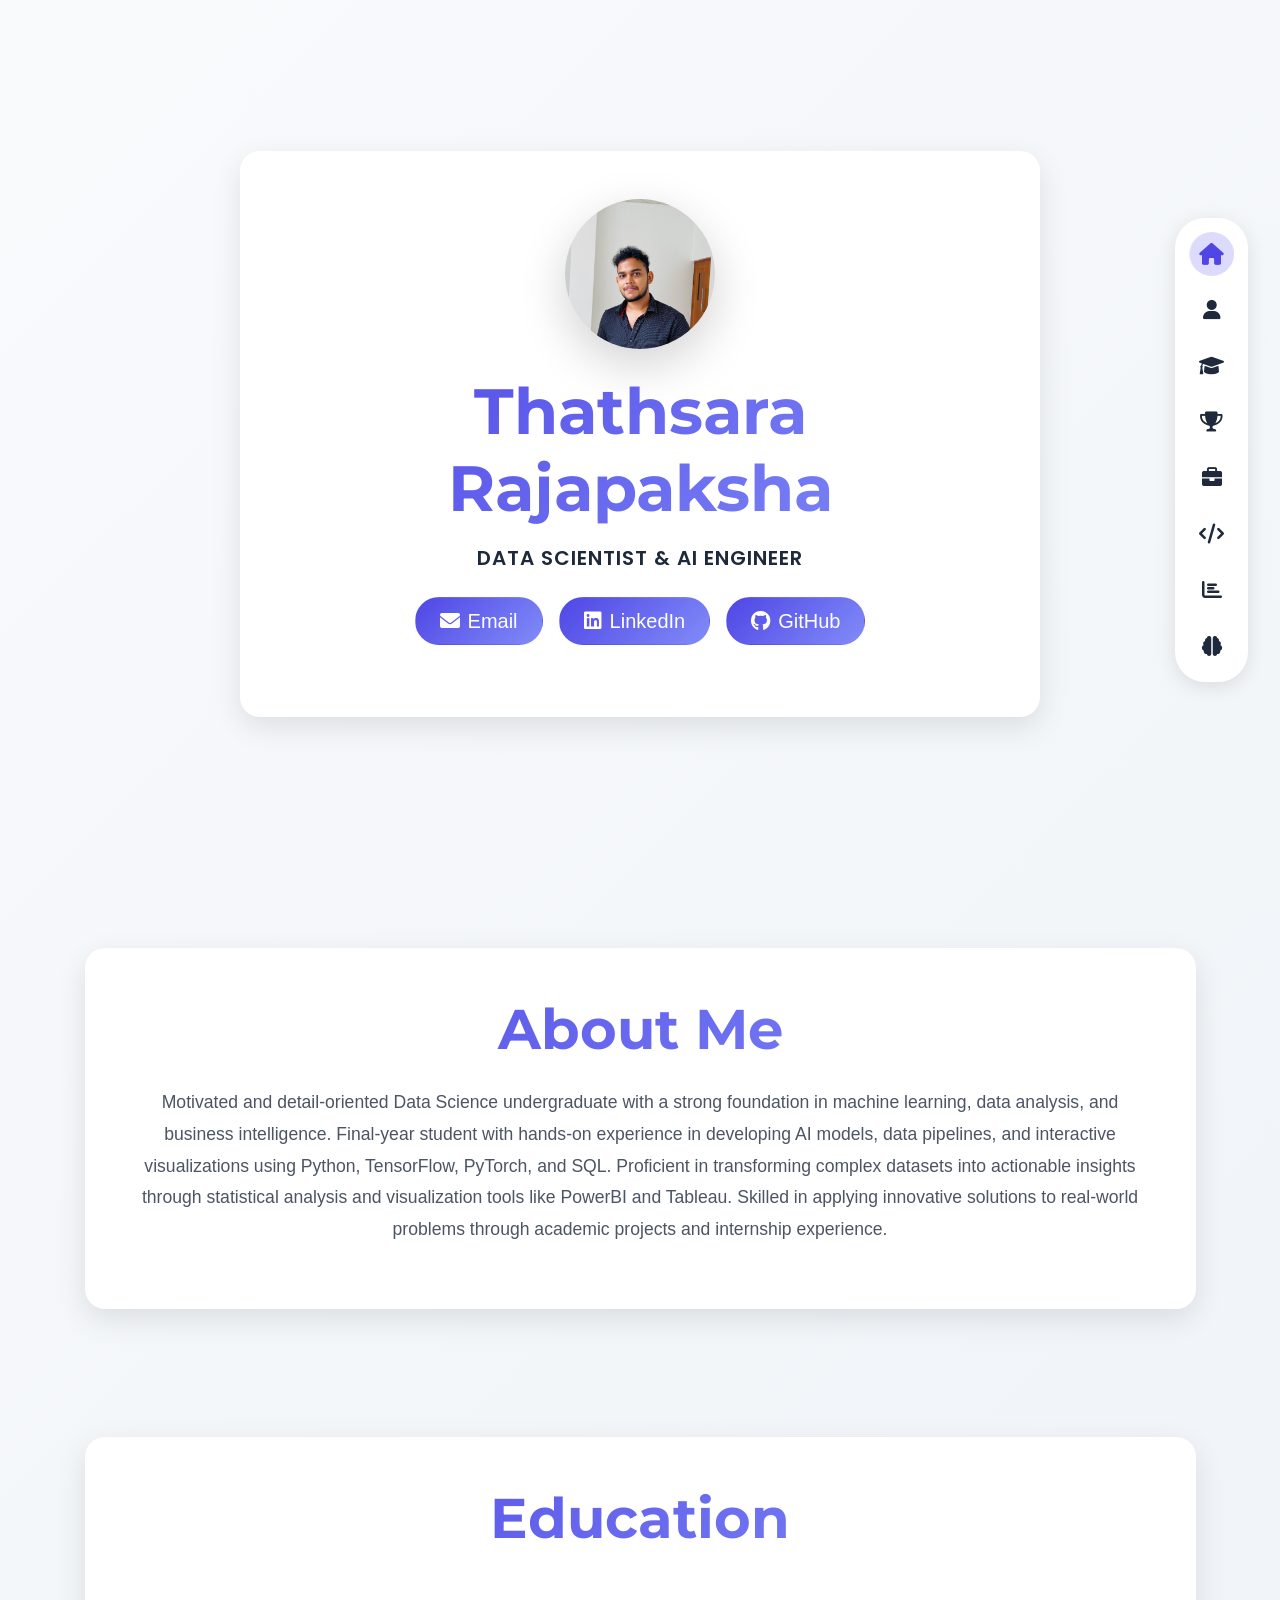
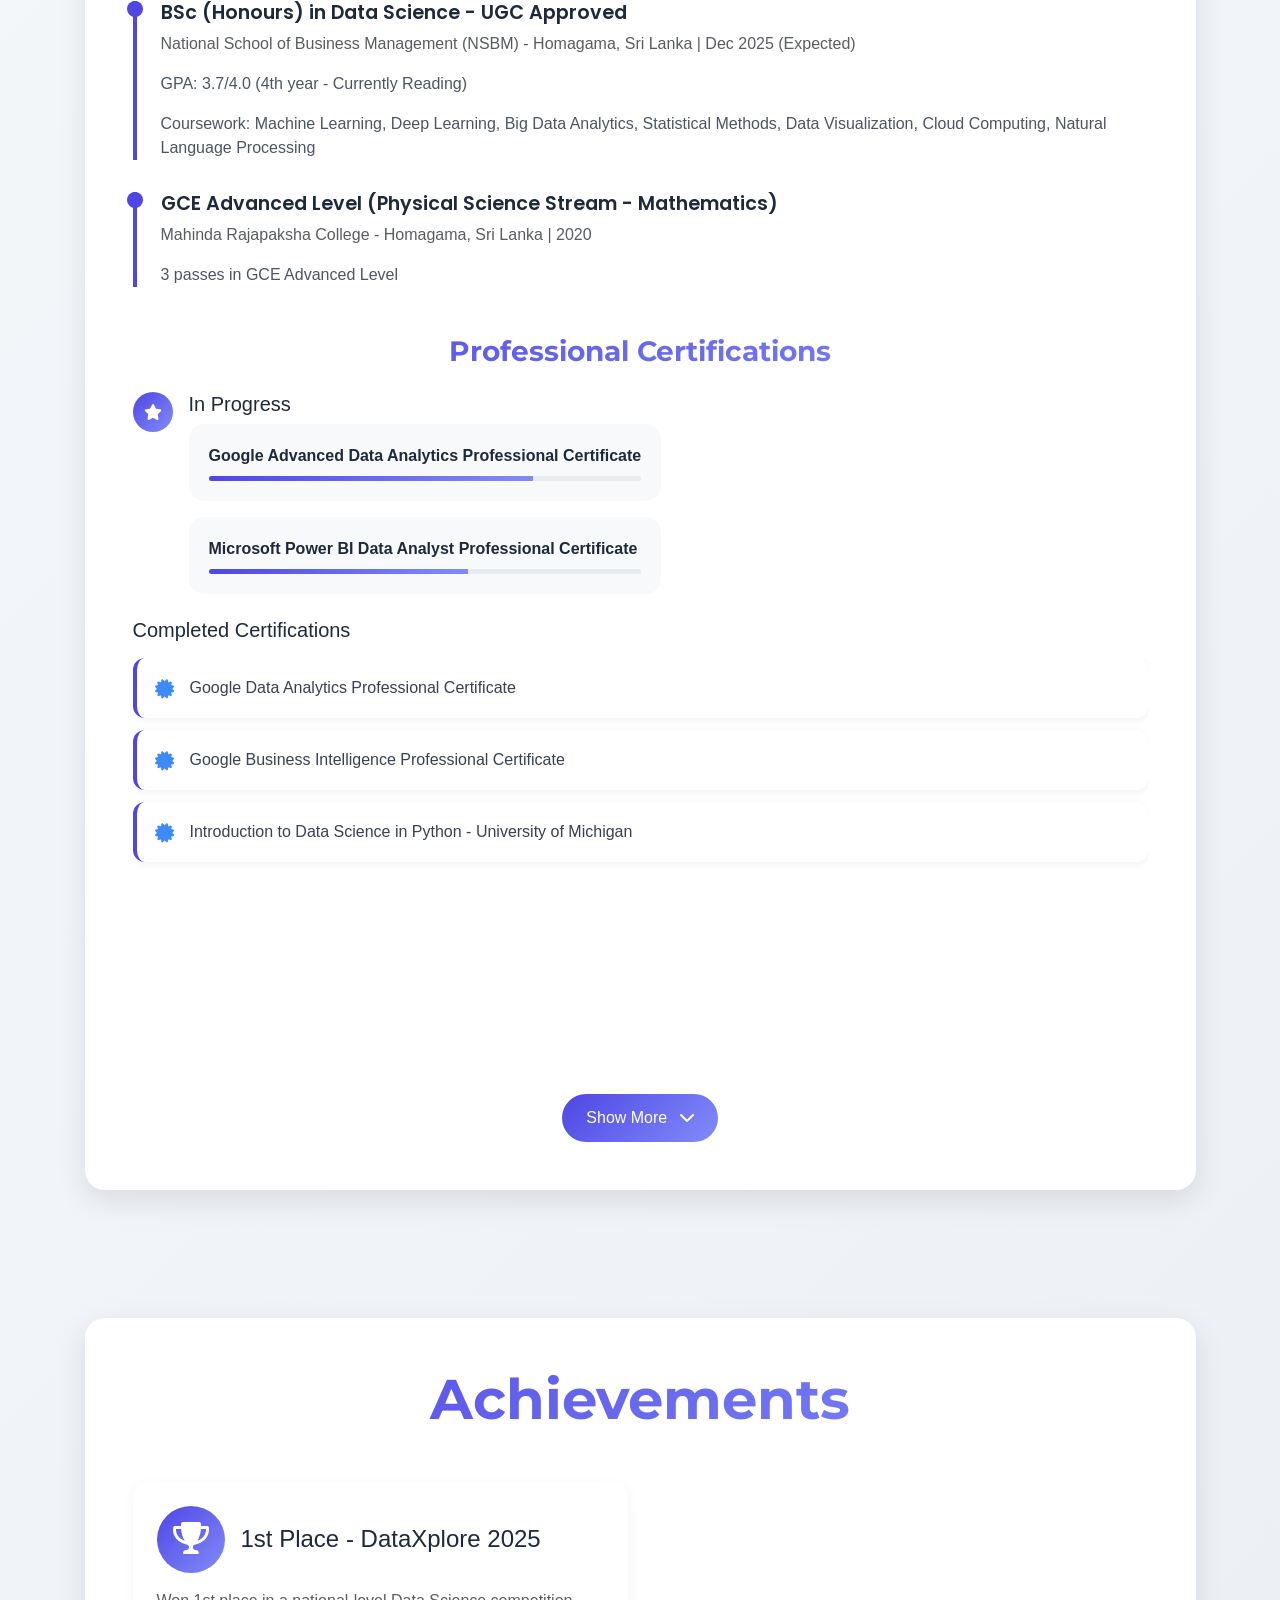
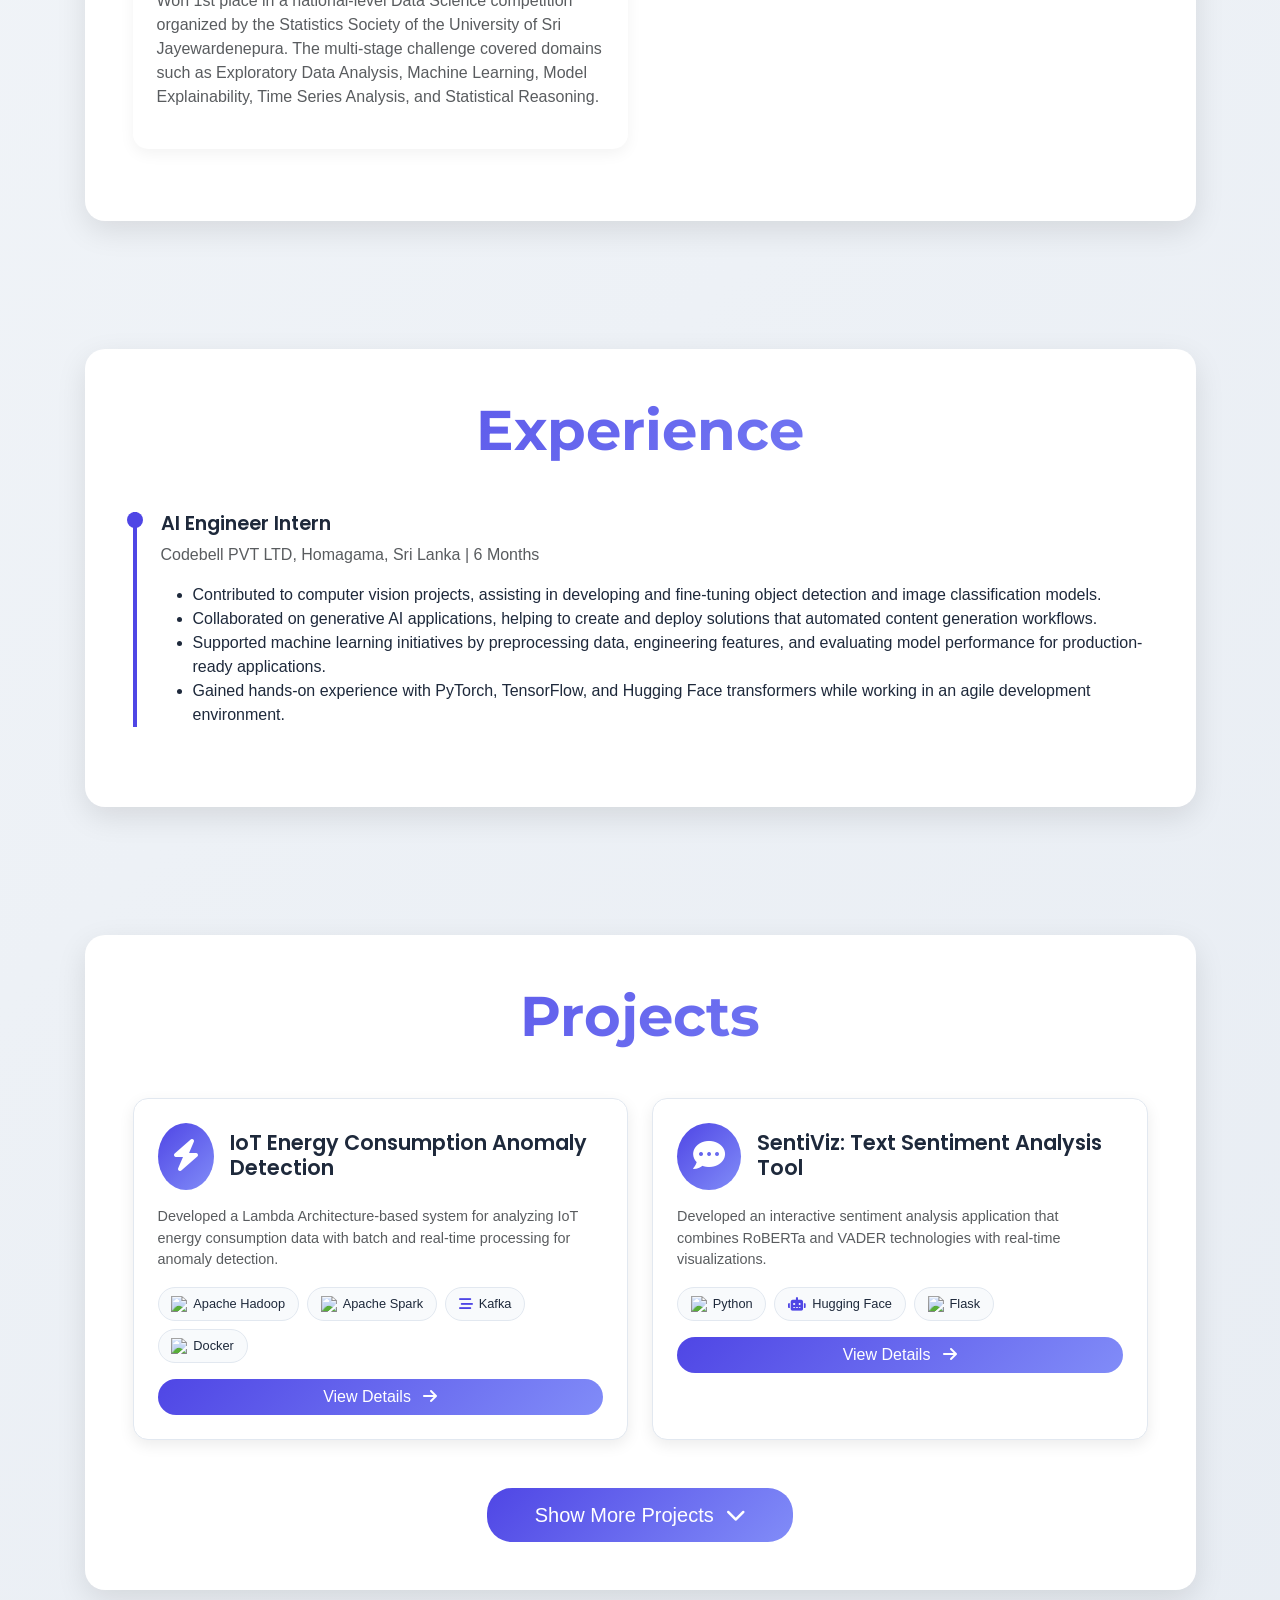
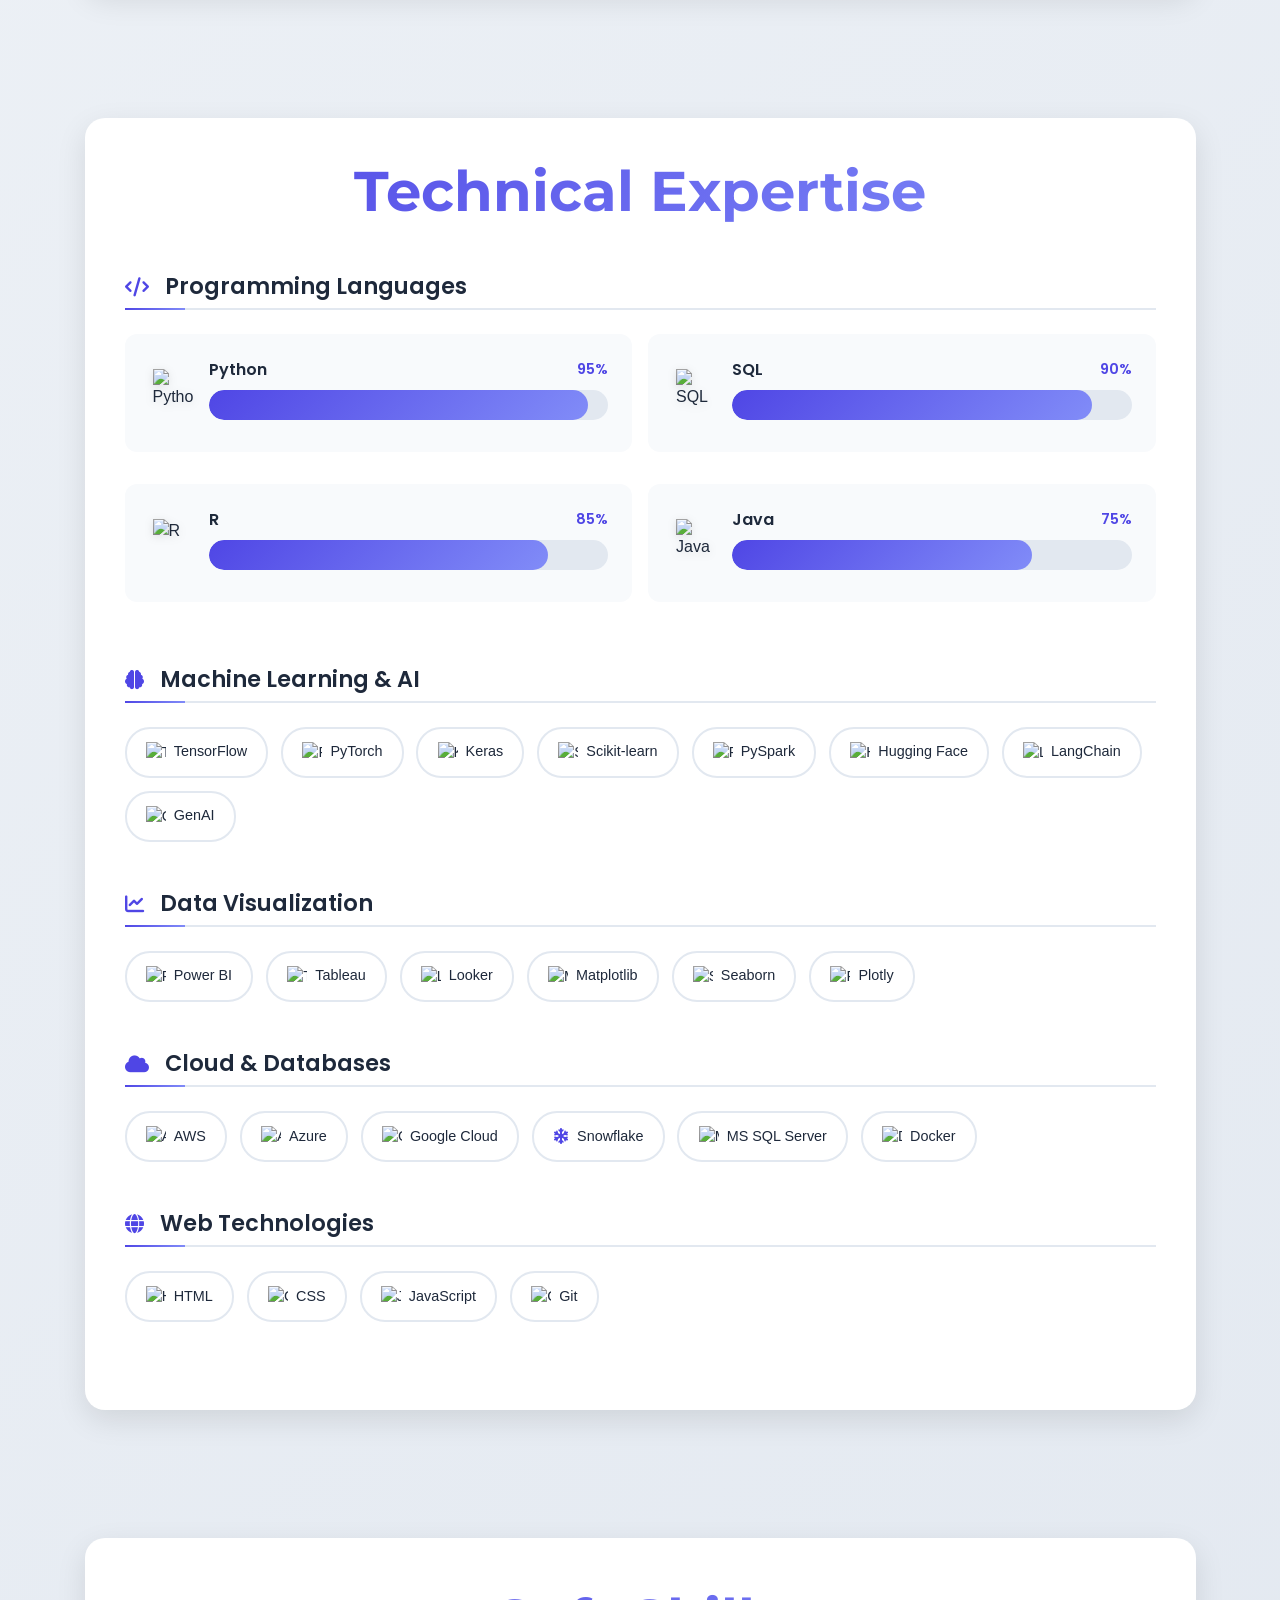
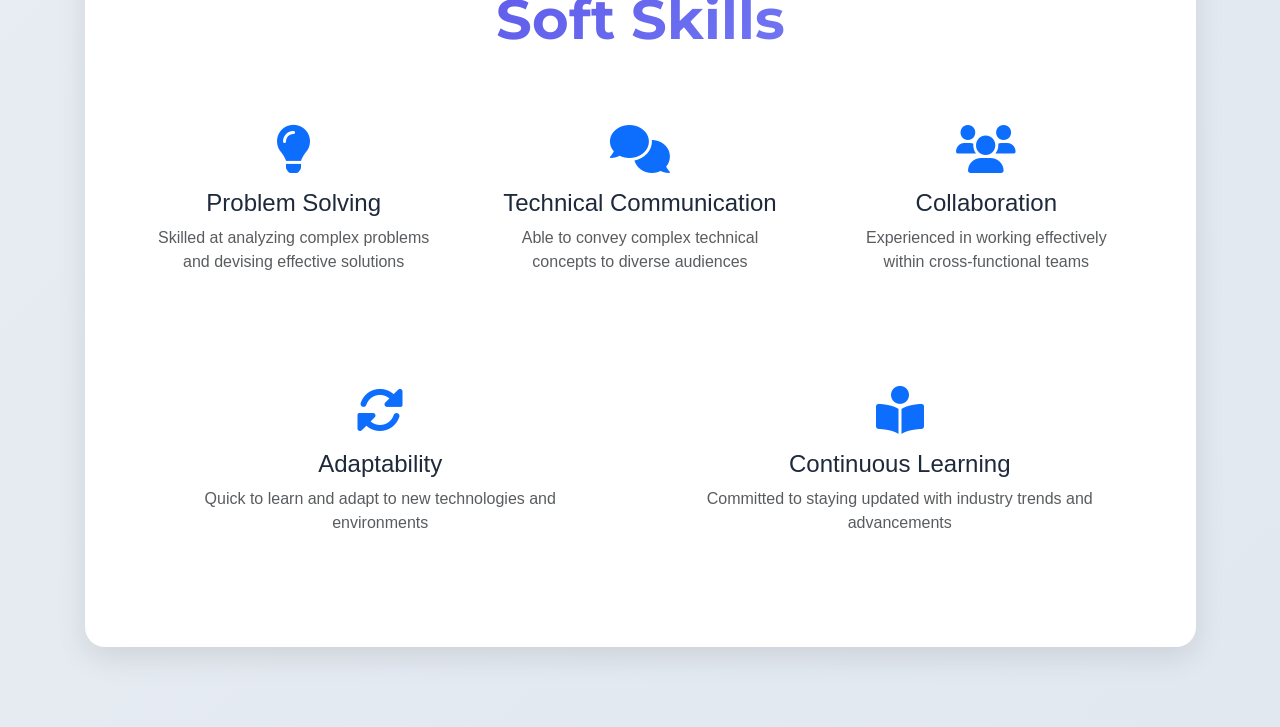
==== commit dd30db7c: "Skill section update" ====
--- a/index.html
+++ b/index.html
@@ -821,10 +821,10 @@
                                   <div class="flex-grow-1">
                                       <div class="d-flex justify-content-between align-items-center mb-2">
                                           <span class="skill-name">R</span>
-                                          <span class="skill-percentage">80%</span>
+                                          <span class="skill-percentage">85%</span>
                                       </div>
                                       <div class="skill-bar">
-                                          <div class="skill-progress" style="width: 80%"></div>
+                                          <div class="skill-progress" style="width: 85%"></div>
                                       </div>
                                   </div>
                               </div>
@@ -876,17 +876,17 @@
                           PySpark
                       </span>
                       <span class="skill-tag">
-                          <i class="fas fa-robot skill-tag-icon"></i>
-                          RoBERTa
-                      </span>
-                      <span class="skill-tag">
-                          <i class="fas fa-smile skill-tag-icon"></i>
-                          VADER
-                      </span>
-                      <span class="skill-tag">
-                          <i class="fas fa-language skill-tag-icon"></i>
-                          NLP
-                      </span>
+                        <img src="https://huggingface.co/datasets/huggingface/brand-assets/resolve/main/hf-logo.svg" alt="Hugging Face" class="skill-tag-logo">
+                        Hugging Face
+                    </span>
+                    <span class="skill-tag">
+                      <img src="https://python.langchain.com/img/brand/wordmark.png" alt="LangChain" class="skill-tag-logo">
+                        LangChain
+                    </span>
+                    <span class="skill-tag">
+                      <img src="https://seeklogo.com/images/G/google-ai-logo-996E85F6FD-seeklogo.com.png" alt="GenAI" class="skill-tag-logo">
+                        GenAI
+                    </span>
                   </div>
               </div>
   
@@ -897,15 +897,15 @@
                   </h3>
                   <div class="skill-tags">
                       <span class="skill-tag">
-                          <img src="https://cdn.jsdelivr.net/gh/devicons/devicon/icons/microsoftsqlserver/microsoftsqlserver-plain.svg" alt="Power BI" class="skill-tag-logo">
+                        <img src="https://upload.wikimedia.org/wikipedia/commons/c/cf/New_Power_BI_Logo.svg" alt="Power BI" class="skill-tag-logo">
                           Power BI
                       </span>
                       <span class="skill-tag">
-                          <i class="fas fa-chart-bar skill-tag-icon"></i>
+                          <img src="https://cdn.worldvectorlogo.com/logos/tableau-software.svg" alt="Tableau" class="skill-tag-logo">
                           Tableau
                       </span>
                       <span class="skill-tag">
-                          <i class="fas fa-search skill-tag-icon"></i>
+                        <img src="https://seeklogo.com/images/G/google-looker-logo-B27BD25E4E-seeklogo.com.png" alt="Looker" class="skill-tag-logo">
                           Looker
                       </span>
                       <span class="skill-tag">
@@ -913,7 +913,7 @@
                           Matplotlib
                       </span>
                       <span class="skill-tag">
-                          <i class="fas fa-chart-area skill-tag-icon"></i>
+                        <img src="https://seeklogo.com/images/S/seaborn-logo-244EB2DEC5-seeklogo.com.png" alt="Seaborn" class="skill-tag-logo">
                           Seaborn
                       </span>
                       <span class="skill-tag">
@@ -962,10 +962,14 @@
                       <i class="fas fa-globe me-3"></i>Web Technologies
                   </h3>
                   <div class="skill-tags">
-                      <span class="skill-tag">
-                          <img src="https://cdn.jsdelivr.net/gh/devicons/devicon/icons/html5/html5-original.svg" alt="HTML" class="skill-tag-logo">
-                          HTML/CSS
-                      </span>
+                    <span class="skill-tag">
+                      <img src="https://cdn.jsdelivr.net/gh/devicons/devicon/icons/html5/html5-original.svg" alt="HTML" class="skill-tag-logo">
+                      HTML
+                  </span>
+                  <span class="skill-tag">
+                      <img src="https://cdn.jsdelivr.net/gh/devicons/devicon/icons/css3/css3-original.svg" alt="CSS" class="skill-tag-logo">
+                      CSS
+                  </span>
                       <span class="skill-tag">
                           <img src="https://cdn.jsdelivr.net/gh/devicons/devicon/icons/javascript/javascript-original.svg" alt="JavaScript" class="skill-tag-logo">
                           JavaScript
--- a/styles.css
+++ b/styles.css
@@ -1,3 +1,4 @@
+/* ===== ROOT VARIABLES ===== */
 :root {
   --primary-color: #4f46e5;
   --secondary-color: #818cf8;
@@ -8,35 +9,36 @@
   --gradient-2: linear-gradient(135deg, #6366f1 0%, #a5b4fc 100%);
 }
 
+/* ===== GLOBAL STYLES ===== */
+* {
+  margin: 0;
+  padding: 0;
+  box-sizing: border-box;
+}
+
 body {
   background: linear-gradient(135deg, var(--light-color) 0%, #e2e8f0 100%);
   color: var(--dark-color);
   font-weight: 500;
-}
-
-.gradient-bg {
-  background: var(--gradient-1);
-}
-
+  font-family: "Poppins", sans-serif;
+}
+
+/* ===== TYPOGRAPHY ===== */
 .gradient-text {
   background: var(--gradient-1);
   -webkit-background-clip: text;
   -webkit-text-fill-color: transparent;
-}
-
-.lead.text-muted {
-  font-weight: 500;
-  color: #4b5563 !important; /* Darker shade for better readability */
-  font-size: 1.1rem;
-  line-height: 1.8;
-}
-
-/* Home section title enhancements */
+  font-family: "Montserrat", sans-serif;
+  font-weight: 700;
+  text-decoration: none !important;
+}
+
 .hero-name {
   font-family: "Montserrat", sans-serif;
   font-weight: 800;
   letter-spacing: -0.5px;
   text-transform: none;
+  
 }
 
 .hero-title {
@@ -47,7 +49,38 @@
   font-size: 1.25rem;
 }
 
-/* Improved typography */
+/* Force remove underline from name */
+.gradient-text,
+h1.gradient-text,
+.hero-name {
+  text-decoration: none !important;
+}
+
+#home h1.gradient-text {
+  text-decoration: none !important;
+  border-bottom: none !important;
+}
+
+
+/* Prevent name from being clickable */
+h1.gradient-text {
+  pointer-events: none;
+  cursor: default;
+}
+
+/* But allow other elements to be clickable */
+h1.gradient-text * {
+  pointer-events: auto;
+}
+
+
+.lead.text-muted {
+  font-weight: 500;
+  color: #4b5563 !important;
+  font-size: 1.1rem;
+  line-height: 1.8;
+}
+
 .section-title {
   font-size: 2.5rem;
   margin-bottom: 1rem;
@@ -65,66 +98,12 @@
   color: #4b5563;
 }
 
-/* Specific card text improvements */
-.project-card h3 {
-  font-weight: 600;
-  font-size: 1.3rem; /* Reduced from 1.4rem */
-}
-
-.project-card p {
-  font-weight: 500;
-  color: #4b5563;
-  font-size: 0.9rem; /* Added specific size */
-}
-
-.education-card h4 {
-  font-weight: 600;
-  font-size: 1.2rem; /* Added specific size */
-}
-
-.skill-bar h5 {
-  font-weight: 600;
-  font-size: 1rem; /* Added specific size */
-}
-
-/* Enhanced text for project cards */
-.project-card h3 {
-  font-weight: 600;
-  font-size: 1.4rem;
-}
-
-.project-card p {
-  font-weight: 500;
-  color: #4b5563;
-}
-
-/* Enhanced text for education cards */
-.education-card h4 {
-  font-weight: 600;
-}
-
-.education-card p {
-  font-weight: 500;
-  color: #4b5563;
-}
-
-/* Enhanced text for skill sections */
-.skill-bar h5 {
-  font-weight: 600;
-}
-
-/* Enhanced text for certification items */
-.cert-item p {
-  font-weight: 500;
-  color: #4b5563;
-}
-
-/* Enhanced section headers */
-.gradient-text {
-  font-family: "Montserrat", sans-serif;
-  font-weight: 700;
-}
-
+/* ===== UTILITY CLASSES ===== */
+.gradient-bg {
+  background: var(--gradient-1);
+}
+
+/* ===== SECTION CARDS ===== */
 .section-card {
   background: white;
   border-radius: 20px;
@@ -148,25 +127,38 @@
   box-shadow: 0 20px 40px rgba(79, 70, 229, 0.15);
 }
 
-.project-card {
-  background: white;
-  border-radius: 15px;
-  overflow: hidden;
-  transition: all 0.5s cubic-bezier(0.4, 0, 0.2, 1);
+/* ===== PROFILE IMAGE ===== */
+.profile-img {
+  opacity: 0;
+  transform: scale(0.8);
+  transition: all 0.8s cubic-bezier(0.4, 0, 0.2, 1);
+  width: 300px;
+  height: 300px;
+}
+
+.profile-img.visible {
+  opacity: 1;
+  transform: scale(1);
+}
+
+/* ===== SOCIAL BUTTONS ===== */
+.social-btn {
   opacity: 0;
   transform: translateY(20px);
-}
-
-.project-card.visible {
+  transition: all 0.5s cubic-bezier(0.4, 0, 0.2, 1);
+}
+
+.social-btn.visible {
   opacity: 1;
   transform: translateY(0);
 }
 
-.project-card:hover {
-  transform: translateY(-10px) scale(1.02);
-  box-shadow: 0 15px 30px rgba(79, 70, 229, 0.15);
-}
-
+.social-btn:hover {
+  transform: translateY(-5px);
+  box-shadow: 0 10px 20px rgba(79, 70, 229, 0.2);
+}
+
+/* ===== FLOATING NAVIGATION ===== */
 .floating-nav {
   position: fixed;
   top: 50%;
@@ -192,23 +184,74 @@
   transform: scale(1.1);
 }
 
-.skill-bar {
-  height: 30px;
-  border-radius: 15px;
-  overflow: hidden;
-  background: #e2e8f0;
+.floating-nav a.active {
+  color: var(--primary-color);
+  background-color: rgba(79, 70, 229, 0.1);
+  border-radius: 50%;
+  transform: scale(1.1);
+}
+
+/* Enhanced hover and active animations */
+.floating-nav a {
+  color: var(--dark-color);
+  transition: all 0.3s ease;
   position: relative;
-}
-
-.skill-progress {
-  height: 100%;
-  background: var(--gradient-1);
-  border-radius: 15px;
-  width: 0;
-  transition: width 1.5s cubic-bezier(0.4, 0, 0.2, 1);
-}
-
-/* Enhanced Skills Section Styles */
+  padding: 8px;
+  border-radius: 50%;
+}
+
+.floating-nav a:hover {
+  color: var(--primary-color);
+  background-color: rgba(79, 70, 229, 0.05);
+  transform: scale(1.1);
+}
+
+/* Active state with animation */
+.floating-nav a.active::before {
+  content: '';
+  position: absolute;
+  top: 50%;
+  left: 50%;
+  transform: translate(-50%, -50%);
+  width: 40px;
+  height: 40px;
+  background: rgba(79, 70, 229, 0.1);
+  border-radius: 50%;
+  z-index: -1;
+  animation: activeNavPulse 2s infinite;
+}
+
+/* Pulse animation for active nav item */
+@keyframes activeNavPulse {
+  0% {
+    transform: translate(-50%, -50%) scale(1);
+    opacity: 0.7;
+  }
+  50% {
+    transform: translate(-50%, -50%) scale(1.1);
+    opacity: 0.3;
+  }
+  100% {
+    transform: translate(-50%, -50%) scale(1);
+    opacity: 0.7;
+  }
+}
+
+/* Mobile navigation active states */
+@media (max-width: 768px) {
+  .nav-icon.active {
+    background: var(--gradient-1);
+    color: white;
+    border-color: var(--primary-color);
+    transform: scale(1.1);
+  }
+  
+  .nav-icon.active::before {
+    display: none; /* Remove pulse on mobile */
+  }
+}
+
+/* ===== SKILLS SECTION ===== */
 .skill-category {
   margin-bottom: 3rem;
 }
@@ -238,35 +281,6 @@
   font-size: 1.2rem;
 }
 
-/* Skill Logo Styles */
-.skill-logo {
-  width: 40px;
-  height: 40px;
-  object-fit: contain;
-  filter: drop-shadow(0 2px 4px rgba(0, 0, 0, 0.1));
-  transition: all 0.3s ease;
-}
-
-.skill-logo:hover {
-  transform: scale(1.1);
-  filter: drop-shadow(0 4px 8px rgba(0, 0, 0, 0.2));
-}
-
-.skill-tag-logo {
-  width: 20px;
-  height: 20px;
-  object-fit: contain;
-  margin-right: 8px;
-  vertical-align: middle;
-}
-
-.skill-tag-icon {
-  font-size: 16px;
-  margin-right: 8px;
-  color: var(--primary-color);
-  vertical-align: middle;
-}
-
 .skill-item {
   background: #f8fafc;
   padding: 1.5rem;
@@ -297,6 +311,22 @@
   font-weight: 600;
   color: var(--primary-color);
   font-size: 0.9rem;
+}
+
+.skill-bar {
+  height: 30px;
+  border-radius: 15px;
+  overflow: hidden;
+  background: #e2e8f0;
+  position: relative;
+}
+
+.skill-progress {
+  height: 100%;
+  background: var(--gradient-1);
+  border-radius: 15px;
+  width: 0;
+  transition: width 1.5s cubic-bezier(0.4, 0, 0.2, 1);
 }
 
 .skill-tags {
@@ -338,65 +368,187 @@
   transform: scale(1.1);
 }
 
-/* Mobile responsiveness for skills */
-@media (max-width: 768px) {
-  .skill-category-title {
-    font-size: 1.2rem;
-  }
-
-  .skill-item {
-    padding: 1rem;
-  }
-
-  .skill-tag {
-    padding: 0.6rem 1rem;
-    font-size: 0.85rem;
-  }
-
-  .skill-logo {
-    width: 32px;
-    height: 32px;
-  }
-
-  .skill-tag-logo {
-    width: 16px;
-    height: 16px;
-    margin-right: 6px;
-  }
-
-  .skill-tag-icon {
-    font-size: 14px;
-    margin-right: 6px;
-  }
-}
-
-@media (max-width: 576px) {
-  .skill-tags {
-    gap: 0.5rem;
-  }
-
-  .skill-logo {
-    width: 28px;
-    height: 28px;
-  }
-
-  .skill-tag-logo {
-    width: 14px;
-    height: 14px;
-    margin-right: 4px;
-  }
-
-  .skill-tag-icon {
-    font-size: 12px;
-    margin-right: 4px;
-  }
-
-  .skill-tag {
-    padding: 0.5rem 0.8rem;
-    font-size: 0.8rem;
-  }
-}
-
+.skill-logo {
+  width: 40px;
+  height: 40px;
+  object-fit: contain;
+  filter: drop-shadow(0 2px 4px rgba(0, 0, 0, 0.1));
+  transition: all 0.3s ease;
+}
+
+.skill-logo:hover {
+  transform: scale(1.1);
+  filter: drop-shadow(0 4px 8px rgba(0, 0, 0, 0.2));
+}
+
+.skill-tag-logo {
+  width: 20px;
+  height: 20px;
+  object-fit: contain;
+  margin-right: 8px;
+  vertical-align: middle;
+}
+
+.skill-tag-icon {
+  font-size: 16px;
+  margin-right: 8px;
+  color: var(--primary-color);
+  vertical-align: middle;
+}
+
+/* ===== PROJECTS SECTION ===== */
+.project-card {
+  background: white;
+  border-radius: 15px;
+  overflow: hidden;
+  padding: 2rem;
+  box-shadow: 0 5px 15px rgba(0, 0, 0, 0.08);
+  transition: all 0.5s cubic-bezier(0.4, 0, 0.2, 1);
+  opacity: 0;
+  transform: translateY(20px);
+  border: 1px solid #e2e8f0;
+  height: 100%;
+  display: flex;
+  flex-direction: column;
+}
+
+.project-card.visible {
+  opacity: 1;
+  transform: translateY(0);
+}
+
+.project-card:hover {
+  transform: translateY(-10px) scale(1.02);
+  box-shadow: 0 20px 40px rgba(79, 70, 229, 0.15);
+  border-color: var(--primary-color);
+}
+
+.project-card h3 {
+  font-weight: 600;
+  font-size: 1.3rem;
+}
+
+.project-card p {
+  font-weight: 500;
+  color: #4b5563;
+  font-size: 0.9rem;
+}
+
+.project-header {
+  border-bottom: 1px solid #e2e8f0;
+  padding-bottom: 1rem;
+}
+
+.project-content {
+  flex-grow: 1;
+}
+
+.project-description {
+  color: #4b5563;
+  line-height: 1.6;
+  margin-bottom: 1.5rem;
+}
+
+.project-footer {
+  padding-top: 1rem;
+  border-top: 1px solid #e2e8f0;
+  margin-top: 1rem;
+}
+
+.project-footer .btn {
+  background: var(--gradient-1);
+  border: none;
+  color: white;
+  padding: 0.5rem 1.2rem;
+  border-radius: 25px;
+  font-weight: 500;
+  font-size: 0.9rem;
+  transition: all 0.3s ease;
+  text-decoration: none;
+  display: inline-block;
+}
+
+.project-footer .btn:hover {
+  transform: translateY(-2px);
+  box-shadow: 0 8px 20px rgba(79, 70, 229, 0.3);
+  color: white;
+}
+
+.tech-stack-title,
+.features-title {
+  font-weight: 600;
+  color: var(--dark-color);
+  font-size: 0.9rem;
+  text-transform: uppercase;
+  letter-spacing: 0.5px;
+}
+
+.tech-logos {
+  display: flex;
+  flex-wrap: wrap;
+  gap: 0.5rem;
+}
+
+.tech-tag {
+  background: #f8fafc;
+  color: var(--dark-color);
+  padding: 0.4rem 0.8rem;
+  border-radius: 20px;
+  font-weight: 500;
+  font-size: 0.8rem;
+  border: 1px solid #e2e8f0;
+  transition: all 0.3s ease;
+  cursor: default;
+  display: inline-flex;
+  align-items: center;
+  white-space: nowrap;
+}
+
+.tech-tag:hover {
+  background: var(--gradient-1);
+  color: white;
+  border-color: var(--primary-color);
+  transform: translateY(-2px);
+  box-shadow: 0 4px 12px rgba(79, 70, 229, 0.2);
+}
+
+.tech-logo {
+  width: 16px;
+  height: 16px;
+  object-fit: contain;
+  margin-right: 6px;
+  vertical-align: middle;
+}
+
+.tech-icon {
+  font-size: 14px;
+  margin-right: 6px;
+  color: var(--primary-color);
+  vertical-align: middle;
+}
+
+.tech-tag:hover .tech-logo {
+  filter: brightness(0) invert(1);
+}
+
+.tech-tag:hover .tech-icon {
+  color: white;
+}
+
+.hidden-project {
+  display: none;
+  opacity: 0;
+  transform: translateY(20px);
+  transition: all 0.5s cubic-bezier(0.4, 0, 0.2, 1);
+}
+
+.hidden-project.show {
+  display: block;
+  opacity: 1;
+  transform: translateY(0);
+}
+
+/* ===== EDUCATION SECTION ===== */
 .education-card {
   border-left: 4px solid var(--primary-color);
   padding-left: 1.5rem;
@@ -429,6 +581,17 @@
   transform: scale(1);
 }
 
+.education-card h4 {
+  font-weight: 600;
+  font-size: 1.2rem;
+}
+
+.education-card p {
+  font-weight: 500;
+  color: #4b5563;
+}
+
+/* ===== SOFT SKILLS SECTION ===== */
 .soft-skill-card {
   background: white;
   padding: 1.5rem;
@@ -449,66 +612,28 @@
   box-shadow: 0 10px 20px rgba(79, 70, 229, 0.1);
 }
 
-.profile-img {
-  opacity: 0;
-  transform: scale(0.8);
-  transition: all 0.8s cubic-bezier(0.4, 0, 0.2, 1);
-  width: 300px;
-  height: 300px;
-}
-
-.profile-img.visible {
-  opacity: 1;
-  transform: scale(1);
-}
-
-.social-btn {
+/* ===== ACHIEVEMENT SECTION ===== */
+.achievement-card {
+  background: white;
+  border-radius: 15px;
+  padding: 1.5rem;
+  box-shadow: 0 5px 15px rgba(0, 0, 0, 0.05);
+  transition: all 0.5s cubic-bezier(0.4, 0, 0.2, 1);
   opacity: 0;
   transform: translateY(20px);
-  transition: all 0.5s cubic-bezier(0.4, 0, 0.2, 1);
-}
-
-.social-btn.visible {
+}
+
+.achievement-card.visible {
   opacity: 1;
   transform: translateY(0);
 }
 
-.social-btn:hover {
+.achievement-card:hover {
   transform: translateY(-5px);
-  box-shadow: 0 10px 20px rgba(79, 70, 229, 0.2);
-}
-
-@keyframes fadeIn {
-  from {
-    opacity: 0;
-  }
-  to {
-    opacity: 1;
-  }
-}
-
-.hidden-project {
-  display: none;
-  opacity: 0;
-  transform: translateY(20px);
-  transition: all 0.5s cubic-bezier(0.4, 0, 0.2, 1);
-}
-
-.hidden-project.show {
-  display: block;
-  opacity: 1;
-  transform: translateY(0);
-}
-
-#showMoreBtn {
-  transition: all 0.3s ease;
-}
-
-#showMoreBtn:hover {
-  transform: translateY(-3px);
-  box-shadow: 0 10px 20px rgba(79, 70, 229, 0.2);
-}
-
+  box-shadow: 0 10px 20px rgba(79, 70, 229, 0.1);
+}
+
+/* ===== CERTIFICATIONS SECTION ===== */
 .certification-card {
   background: #f8f9fa;
   border-radius: 15px;
@@ -560,6 +685,22 @@
   transform: translateY(0);
 }
 
+.cert-item:hover {
+  transform: translateY(-2px);
+  box-shadow: 0 4px 12px rgba(79, 70, 229, 0.1);
+}
+
+.cert-item p {
+  font-weight: 500;
+  color: #374151;
+  line-height: 1.5;
+}
+
+.cert-item i {
+  font-size: 1.2rem;
+  opacity: 0.8;
+}
+
 .certification-badge {
   width: 40px;
   height: 40px;
@@ -574,23 +715,39 @@
   border-radius: 20px;
 }
 
-.cert-item:hover {
-  transform: translateY(-2px);
-  box-shadow: 0 4px 12px rgba(79, 70, 229, 0.1);
-}
-
-.cert-item p {
-  font-weight: 500;
-  color: #374151;
-  line-height: 1.5;
-}
-
-.cert-item i {
-  font-size: 1.2rem;
-  opacity: 0.8;
-}
-
-/* Show More/Less Button Styling */
+/* ===== BUTTONS ===== */
+.btn:not(.social-btn) {
+  background: var(--gradient-1) !important;
+  border: none !important;
+  color: white !important;
+  border-radius: 25px !important;
+  font-weight: 500 !important;
+  transition: all 0.3s ease !important;
+}
+
+.btn:not(.social-btn):hover {
+  background: var(--gradient-1) !important;
+  color: white !important;
+  transform: translateY(-2px) !important;
+  box-shadow: 0 8px 20px rgba(79, 70, 229, 0.3) !important;
+}
+
+#showMoreBtn {
+  background: var(--gradient-1);
+  border: none;
+  color: white;
+  padding: 12px 24px;
+  border-radius: 25px;
+  font-weight: 600;
+  transition: all 0.3s ease;
+}
+
+#showMoreBtn:hover {
+  transform: translateY(-3px);
+  box-shadow: 0 10px 20px rgba(79, 70, 229, 0.2);
+  color: white;
+}
+
 #showMoreCerts {
   transition: all 0.3s ease;
   background: var(--gradient-1);
@@ -607,203 +764,39 @@
   box-shadow: 0 8px 20px rgba(79, 70, 229, 0.3);
 }
 
-/* Mobile responsiveness for certifications */
-@media (max-width: 768px) {
-  .certification-scroll {
-    max-height: 350px;
-  }
-
-  .certification-scroll.expanded {
-    max-height: 1200px;
-  }
-
-  .cert-item {
-    padding: 15px;
-    margin-bottom: 10px;
-  }
-
-  .cert-item i {
-    font-size: 1rem;
-  }
-
-  #showMoreCerts {
-    padding: 10px 20px;
-    font-size: 0.9rem;
-  }
-}
-
-@media (max-width: 576px) {
-  .cert-item .d-flex {
-    flex-direction: column;
-    align-items: flex-start;
-  }
-
-  .cert-item i {
-    margin-bottom: 8px;
-    margin-right: 0 !important;
+/* ===== ANIMATIONS ===== */
+@keyframes fadeIn {
+  from {
+    opacity: 0;
+  }
+  to {
+    opacity: 1;
   }
 }
 
 .project-card {
-  border: 1px solid rgba(0, 0, 0, 0.1);
-  transition: all 0.3s ease;
-}
-
-.project-card:hover {
-  border-color: var(--primary-color);
-}
-
-.achievement-card {
-  background: white;
-  border-radius: 15px;
-  padding: 1.5rem;
-  box-shadow: 0 5px 15px rgba(0, 0, 0, 0.05);
-  transition: all 0.5s cubic-bezier(0.4, 0, 0.2, 1);
-  opacity: 0;
-  transform: translateY(20px);
-}
-
-.achievement-card.visible {
-  opacity: 1;
-  transform: translateY(0);
-}
-
-.achievement-card:hover {
-  transform: translateY(-5px);
-  box-shadow: 0 10px 20px rgba(79, 70, 229, 0.1);
-}
-
-/* Responsive Styles - Add to your existing styles.css */
-
-/* Mobile Navigation */
-@media (max-width: 768px) {
-  .floating-nav {
-    top: auto;
-    bottom: 0;
-    right: 0;
-    left: 0;
-    transform: none;
-    display: flex;
-    justify-content: center;
-    border-radius: 15px 15px 0 0;
-    padding: 0.5rem;
-  }
-
-  .floating-nav .d-flex {
-    flex-direction: row !important;
-    gap: 1rem !important;
-  }
-
-  /* Profile image for mobile */
-  .profile-img {
-    width: 120px;
-    height: 120px;
-  }
-
-  /* Adjust hero section text */
-  #home h1.display-3 {
-    font-size: calc(1.5rem + 1.5vw);
-  }
-
-  /* Adjust section headers */
-  .display-4 {
-    font-size: calc(1.4rem + 1.2vw);
-  }
-
-  /* Skill bars and cards adjustment */
-  .skill-bar {
-    height: 20px;
-  }
-
-  /* Adjust padding for smaller screens */
-  .section-card {
-    padding: 1.5rem !important;
-  }
-
-  /* Adjust project and skill cards */
-  .project-card,
-  .soft-skill-card,
-  .achievement-card {
-    padding: 1rem;
-  }
-
-  /* Social buttons for mobile */
-  .social-btn {
-    padding: 0.5rem 1rem !important;
-    font-size: 0.9rem !important;
-  }
-}
-
-/* Small screens (phones) */
-@media (max-width: 576px) {
-  /* Further adjustments for very small screens */
-  #home .container .section-card {
-    padding: 1rem !important;
-  }
-
-  .social-btn {
-    padding: 0.4rem 0.8rem !important;
-    font-size: 0.8rem !important;
-  }
-
-  /* Stack social buttons on very small screens */
-  #home .d-flex.justify-content-center {
-    flex-direction: column;
-    align-items: center;
-  }
-
-  /* Better spacing for stacked elements */
-  .mb-4 {
-    margin-bottom: 1rem !important;
-  }
-
-  /* Ensure icons in project cards don't overflow */
-  .project-card .d-flex {
-    flex-direction: column;
-    align-items: center;
-    text-align: center;
-  }
-
-  .project-card .gradient-bg {
-    margin-bottom: 1rem;
-    margin-right: 0 !important;
-  }
-
-  /* Make sure detail buttons stay visible */
-  .project-card .btn {
-    width: 100%;
-    margin-top: 0.5rem;
-  }
-}
-
-/* Tablet adjustments */
-@media (min-width: 769px) and (max-width: 992px) {
-  .floating-nav {
-    right: 1rem;
-  }
-
-  .section-card {
-    padding: 2rem !important;
-  }
-}
-
-/* Achievement icon in floating nav */
-.nav-icon {
-  vertical-align: middle;
-  display: inline-flex;
-  align-items: center;
-  justify-content: center;
-}
-
-.nav-icon:hover {
-  background-color: rgba(79, 70, 229, 0.1);
-}
-
-.nav-icon.active {
-  color: var(--primary-color);
-  background-color: rgba(79, 70, 229, 0.1);
-}
-
+  animation-delay: var(--animation-delay, 0s);
+}
+
+.project-card:nth-child(1) {
+  --animation-delay: 0.1s;
+}
+
+.project-card:nth-child(2) {
+  --animation-delay: 0.2s;
+}
+
+.project-card:nth-child(3) {
+  --animation-delay: 0.3s;
+}
+
+.project-card:nth-child(4) {
+  --animation-delay: 0.4s;
+}
+
+/* ===== RESPONSIVE DESIGN ===== */
+
+/* Tablet and Mobile Navigation */
 @media (max-width: 768px) {
   .floating-nav {
     position: fixed;
@@ -818,6 +811,8 @@
     border-radius: 15px 15px 0 0;
     background: white;
     box-shadow: 0 -5px 20px rgba(0, 0, 0, 0.1);
+    transform: none;
+    top: auto;
   }
 
   .floating-nav .d-flex {
@@ -831,39 +826,160 @@
   }
 
   .nav-icon {
-    font-size: 1.4rem;
-    margin: 0;
-    padding: 8px;
-  }
-}
-
+    display: flex;
+    align-items: center;
+    justify-content: center;
+    width: 50px;
+    height: 50px;
+    border-radius: 50%;
+    background: #f8fafc;
+    color: var(--dark-color);
+    transition: all 0.3s ease;
+    text-decoration: none;
+    border: 2px solid #e2e8f0;
+  }
+
+  .nav-icon:hover,
+  .nav-icon.active {
+    background: var(--gradient-1);
+    color: white;
+    border-color: var(--primary-color);
+    transform: scale(1.1);
+  }
+
+  .nav-icon i {
+    font-size: 1.2rem;
+  }
+
+  .section-card {
+    max-width: 100%;
+    margin: 0 1rem 2rem 1rem;
+    padding: 1.5rem !important;
+  }
+
+  .section-title {
+    font-size: 2rem;
+  }
+
+  .card-title {
+    font-size: 1.1rem;
+  }
+
+  .card-text {
+    font-size: 0.9rem;
+  }
+
+  .profile-img {
+    width: 120px;
+    height: 120px;
+  }
+
+  #home h1.display-3 {
+    font-size: calc(1.5rem + 1.5vw);
+  }
+
+  .display-4 {
+    font-size: calc(1.4rem + 1.2vw);
+  }
+
+  .skill-bar {
+    height: 20px;
+  }
+
+  .project-card,
+  .soft-skill-card,
+  .achievement-card {
+    padding: 1rem;
+  }
+
+  .social-btn {
+    padding: 0.5rem 1rem !important;
+    font-size: 0.9rem !important;
+  }
+
+  .skill-category-title {
+    font-size: 1.2rem;
+  }
+
+  .skill-item {
+    padding: 1rem;
+  }
+
+  .skill-tag {
+    padding: 0.6rem 1rem;
+    font-size: 0.85rem;
+  }
+
+  .skill-logo {
+    width: 32px;
+    height: 32px;
+  }
+
+  .skill-tag-logo {
+    width: 16px;
+    height: 16px;
+    margin-right: 6px;
+  }
+
+  .skill-tag-icon {
+    font-size: 14px;
+    margin-right: 6px;
+  }
+
+  .project-card {
+    padding: 1.5rem;
+  }
+
+  .tech-tag {
+    padding: 0.3rem 0.6rem;
+    font-size: 0.75rem;
+  }
+
+  .tech-logo {
+    width: 14px;
+    height: 14px;
+    margin-right: 4px;
+  }
+
+  .tech-icon {
+    font-size: 12px;
+    margin-right: 4px;
+  }
+
+  .project-description {
+    font-size: 0.9rem;
+  }
+
+  .certification-scroll {
+    max-height: 350px;
+  }
+
+  .certification-scroll.expanded {
+    max-height: 1200px;
+  }
+
+  .cert-item {
+    padding: 15px;
+    margin-bottom: 10px;
+  }
+
+  .cert-item i {
+    font-size: 1rem;
+  }
+
+  #showMoreCerts {
+    padding: 10px 20px;
+    font-size: 0.9rem;
+  }
+}
+
+/* Small Mobile Devices */
 @media (max-width: 576px) {
   .nav-icon {
     font-size: 1.2rem;
     padding: 6px;
   }
-}
-
-@media (max-width: 768px) {
-  .section-card {
-    max-width: 100%;
-    margin: 0 1rem 2rem 1rem;
-    padding: 1.5rem !important;
-  }
-  .section-title {
-    font-size: 2rem;
-  }
-
-  .card-title {
-    font-size: 1.1rem;
-  }
-
-  .card-text {
-    font-size: 0.9rem;
-  }
-}
-
-@media (max-width: 576px) {
+
   .section-card {
     margin: 0 0.5rem 1.5rem 0.5rem;
     padding: 1rem !important;
@@ -872,4 +988,108 @@
   .section-title {
     font-size: 1.8rem;
   }
-}
+
+  #home .container .section-card {
+    padding: 1rem !important;
+  }
+
+  .social-btn {
+    padding: 0.4rem 0.8rem !important;
+    font-size: 0.8rem !important;
+  }
+
+  #home .d-flex.justify-content-center {
+    flex-direction: column;
+    align-items: center;
+  }
+
+  .mb-4 {
+    margin-bottom: 1rem !important;
+  }
+
+  .project-card .d-flex {
+    flex-direction: column;
+    align-items: center;
+    text-align: center;
+  }
+
+  .project-card .gradient-bg {
+    margin-bottom: 1rem;
+    margin-right: 0 !important;
+  }
+
+  .project-card .btn {
+    width: 100%;
+    margin-top: 0.5rem;
+  }
+
+  .project-card {
+    padding: 1rem;
+  }
+
+  .tech-logos {
+    gap: 0.3rem;
+  }
+
+  .tech-tag {
+    padding: 0.25rem 0.5rem;
+    font-size: 0.7rem;
+  }
+
+  .tech-logo {
+    width: 12px;
+    height: 12px;
+    margin-right: 3px;
+  }
+
+  .tech-icon {
+    font-size: 10px;
+    margin-right: 3px;
+  }
+
+  .skill-tags {
+    gap: 0.5rem;
+  }
+
+  .skill-logo {
+    width: 28px;
+    height: 28px;
+  }
+
+  .skill-tag-logo {
+    width: 14px;
+    height: 14px;
+    margin-right: 4px;
+  }
+
+  .skill-tag-icon {
+    font-size: 12px;
+    margin-right: 4px;
+  }
+
+  .skill-tag {
+    padding: 0.5rem 0.8rem;
+    font-size: 0.8rem;
+  }
+
+  .cert-item .d-flex {
+    flex-direction: column;
+    align-items: flex-start;
+  }
+
+  .cert-item i {
+    margin-bottom: 8px;
+    margin-right: 0 !important;
+  }
+}
+
+/* Large Tablets */
+@media (min-width: 769px) and (max-width: 992px) {
+  .floating-nav {
+    right: 1rem;
+  }
+
+  .section-card {
+    padding: 2rem !important;
+  }
+}
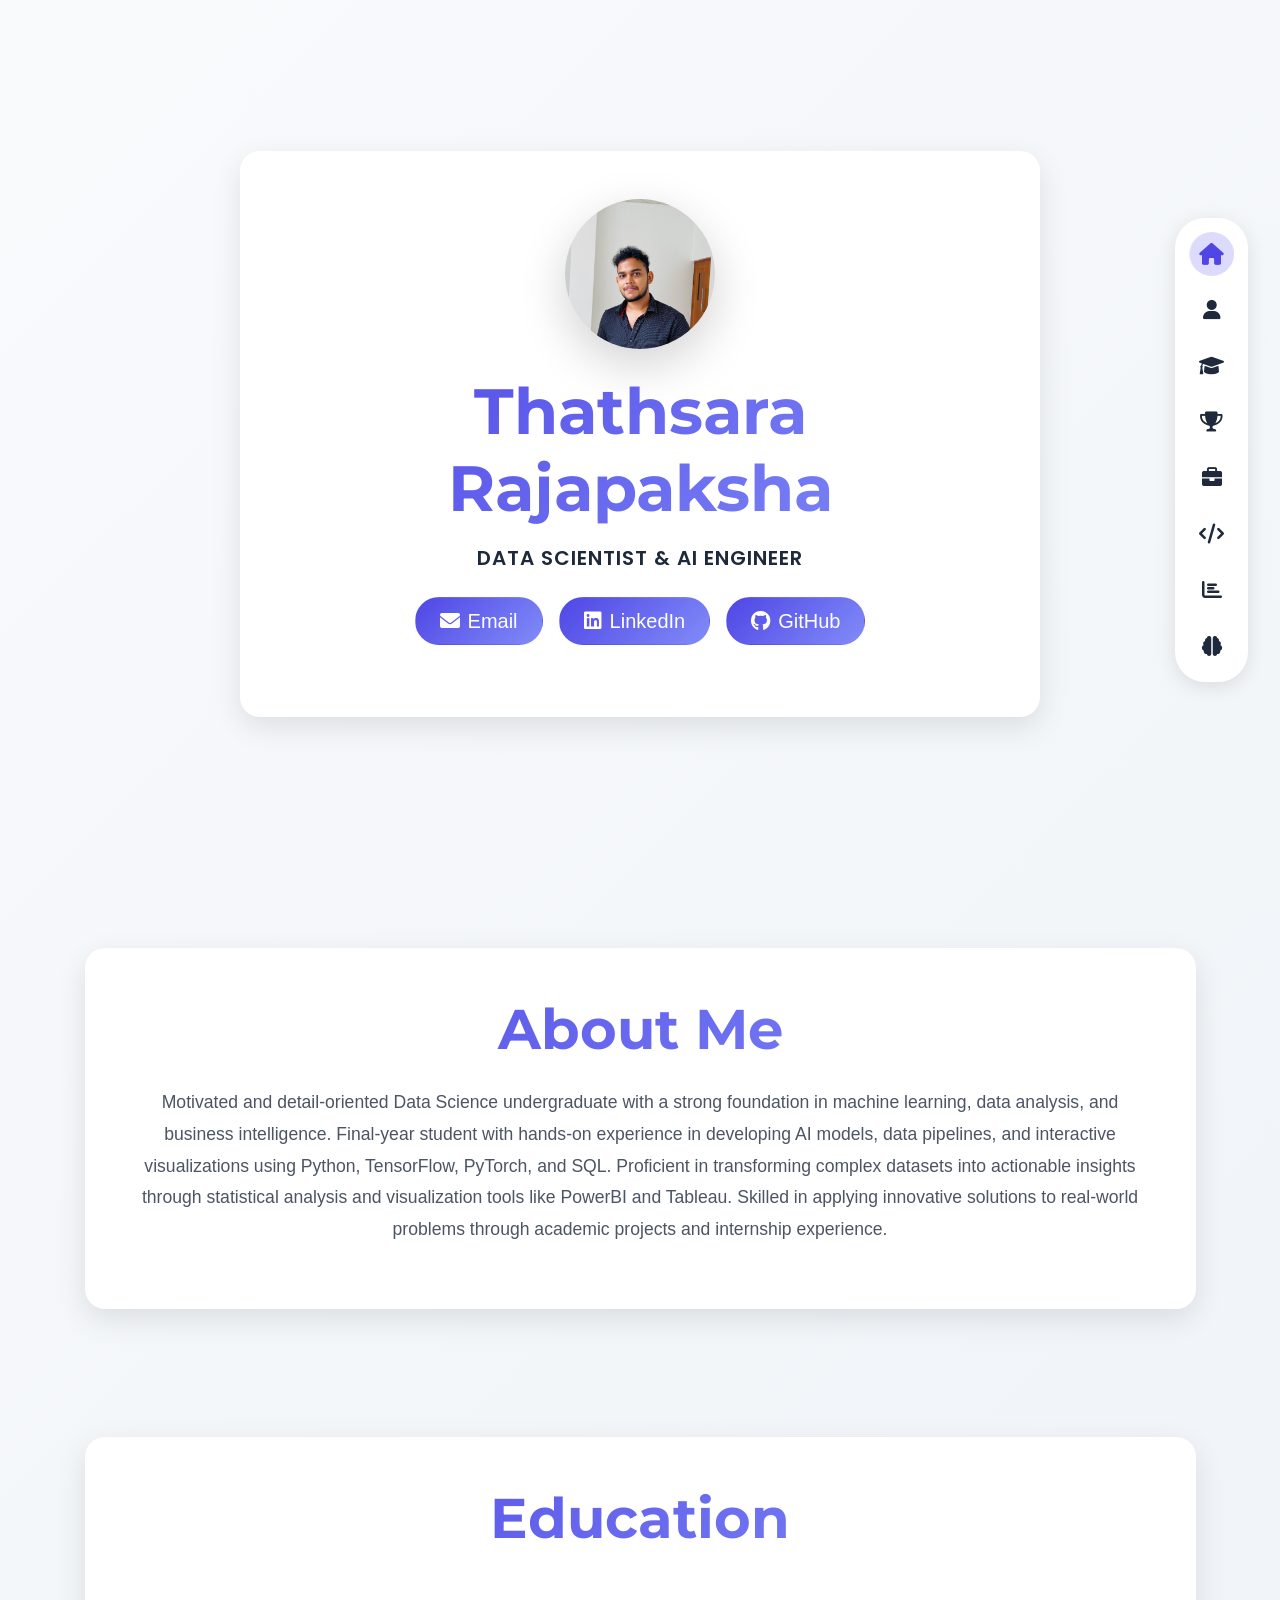
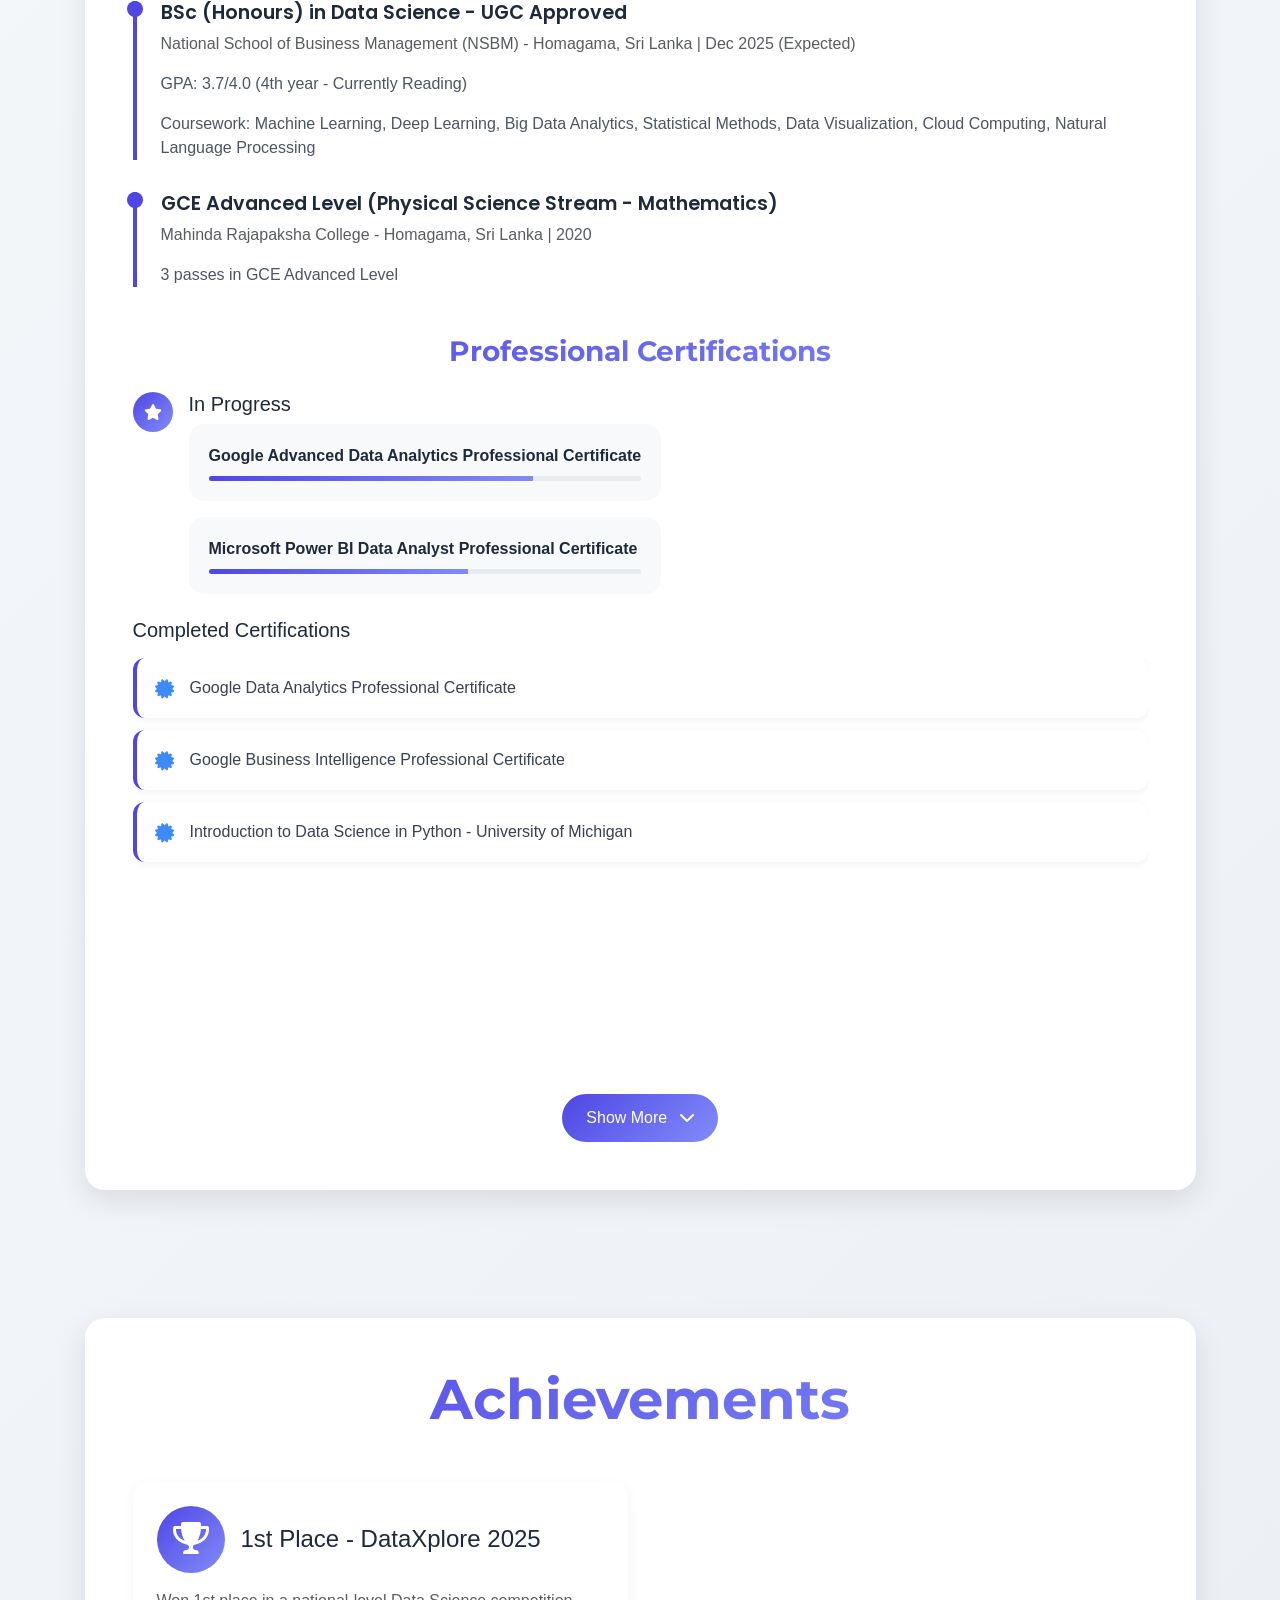
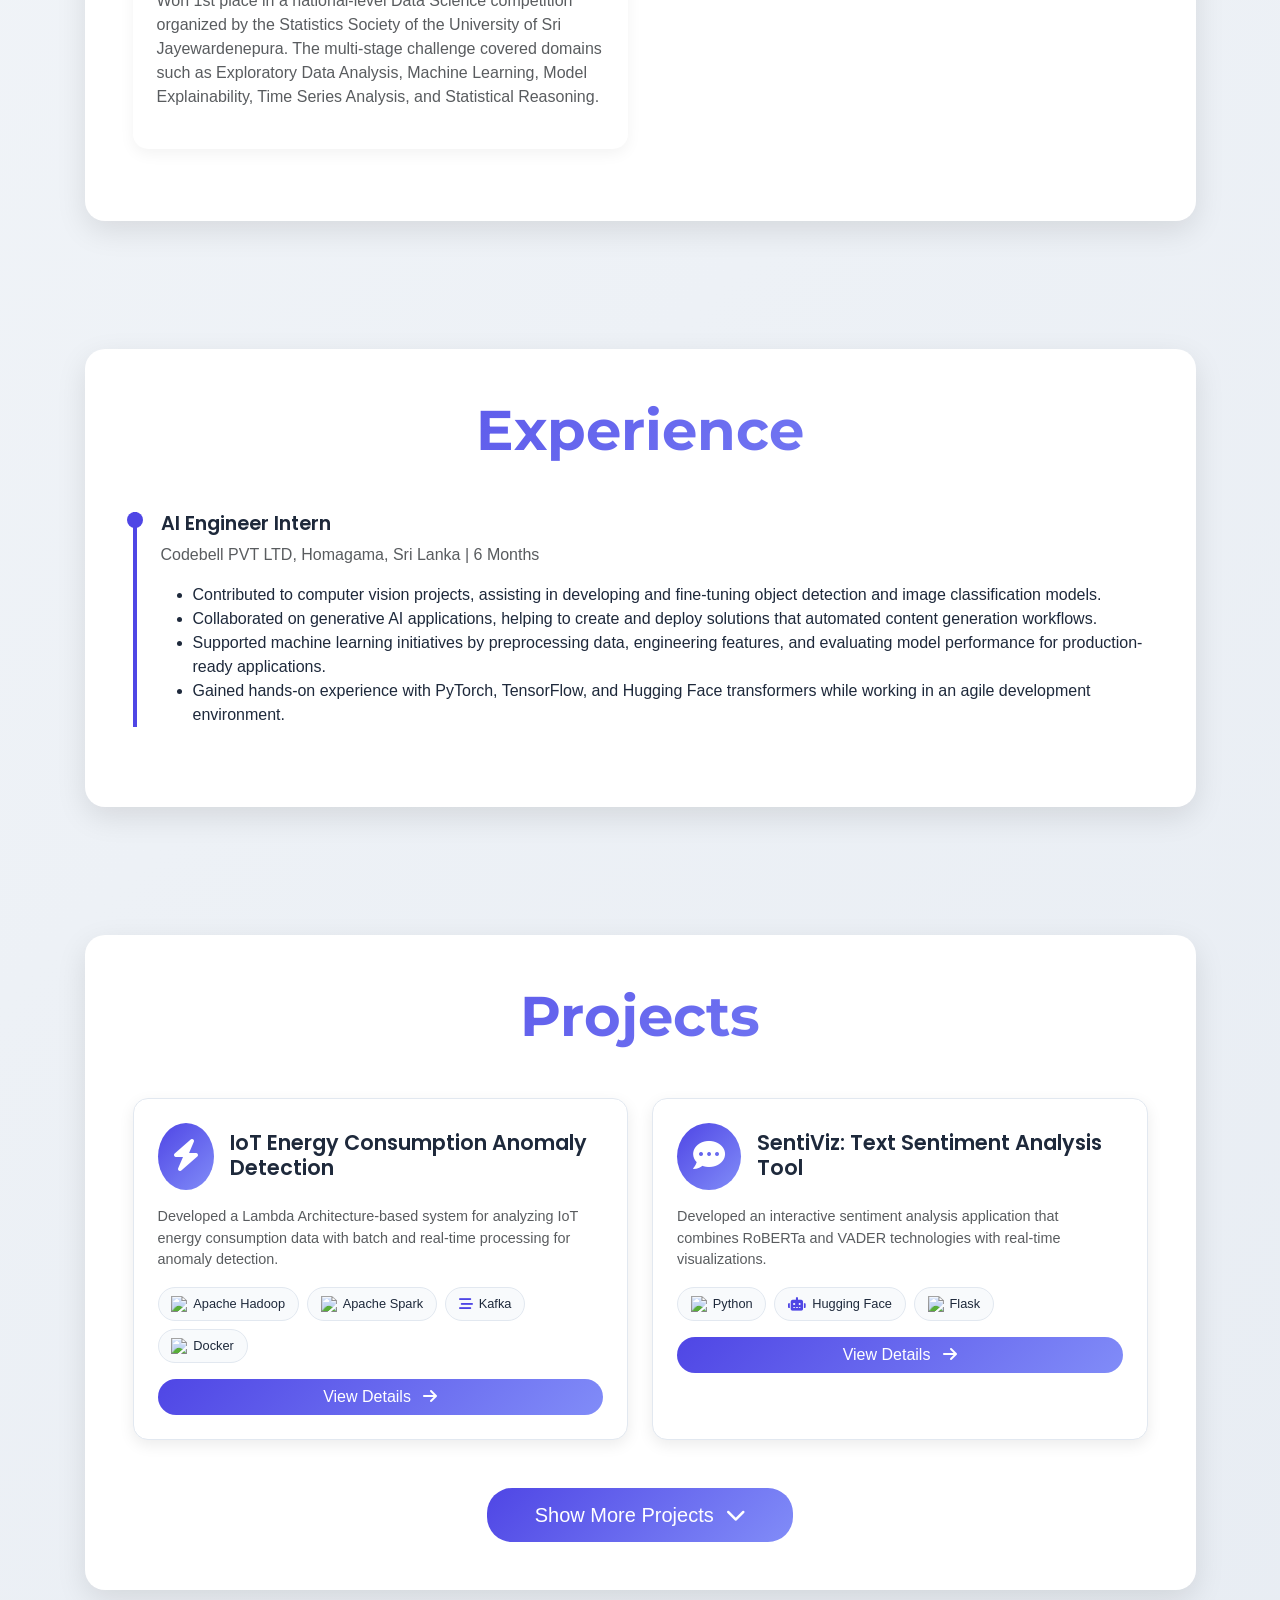
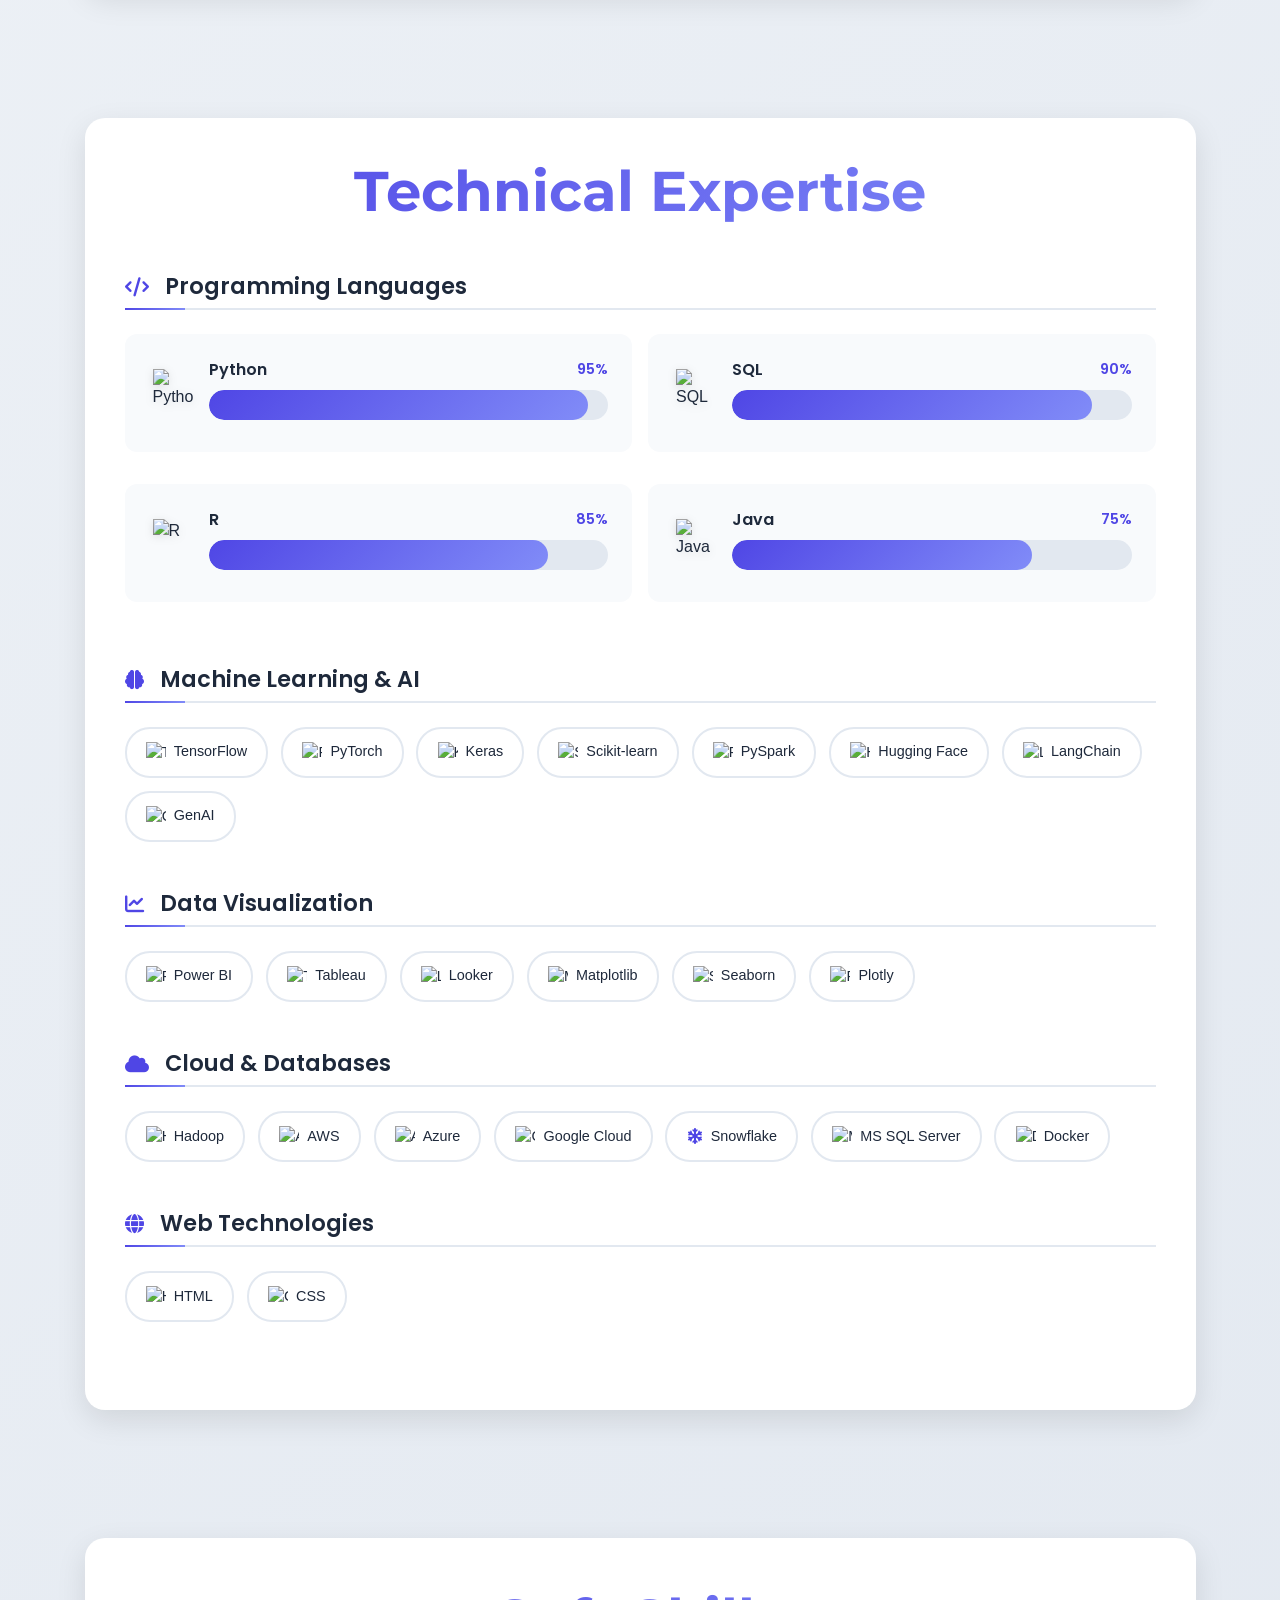
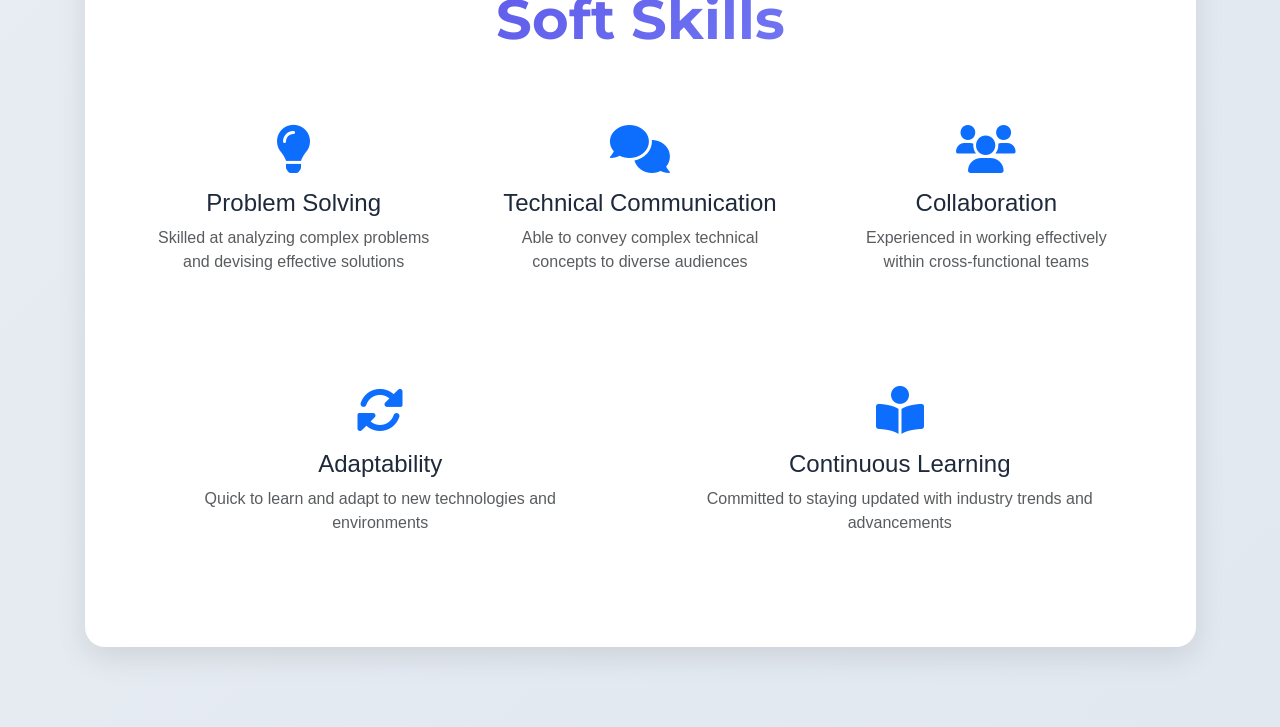
==== commit 0aa08a00: "minor skill section update" ====
--- a/index.html
+++ b/index.html
@@ -872,7 +872,7 @@
                           Scikit-learn
                       </span>
                       <span class="skill-tag">
-                          <img src="https://cdn.jsdelivr.net/gh/devicons/devicon/icons/apache/apache-original.svg" alt="PySpark" class="skill-tag-logo">
+                        <img src="https://upload.wikimedia.org/wikipedia/commons/f/f3/Apache_Spark_logo.svg" alt="PySpark" class="skill-tag-logo">
                           PySpark
                       </span>
                       <span class="skill-tag">
@@ -929,6 +929,11 @@
                       <i class="fas fa-cloud me-3"></i>Cloud & Databases
                   </h3>
                   <div class="skill-tags">
+                      
+                      <span class="skill-tag">
+                          <img src="https://upload.wikimedia.org/wikipedia/commons/0/0e/Hadoop_logo.svg" alt="Hadoop" class="skill-tag-logo">
+                          Hadoop
+                      </span> 
                       <span class="skill-tag">
                           <img src="https://upload.wikimedia.org/wikipedia/commons/9/93/Amazon_Web_Services_Logo.svg" alt="AWS" class="skill-tag-logo">
                           AWS
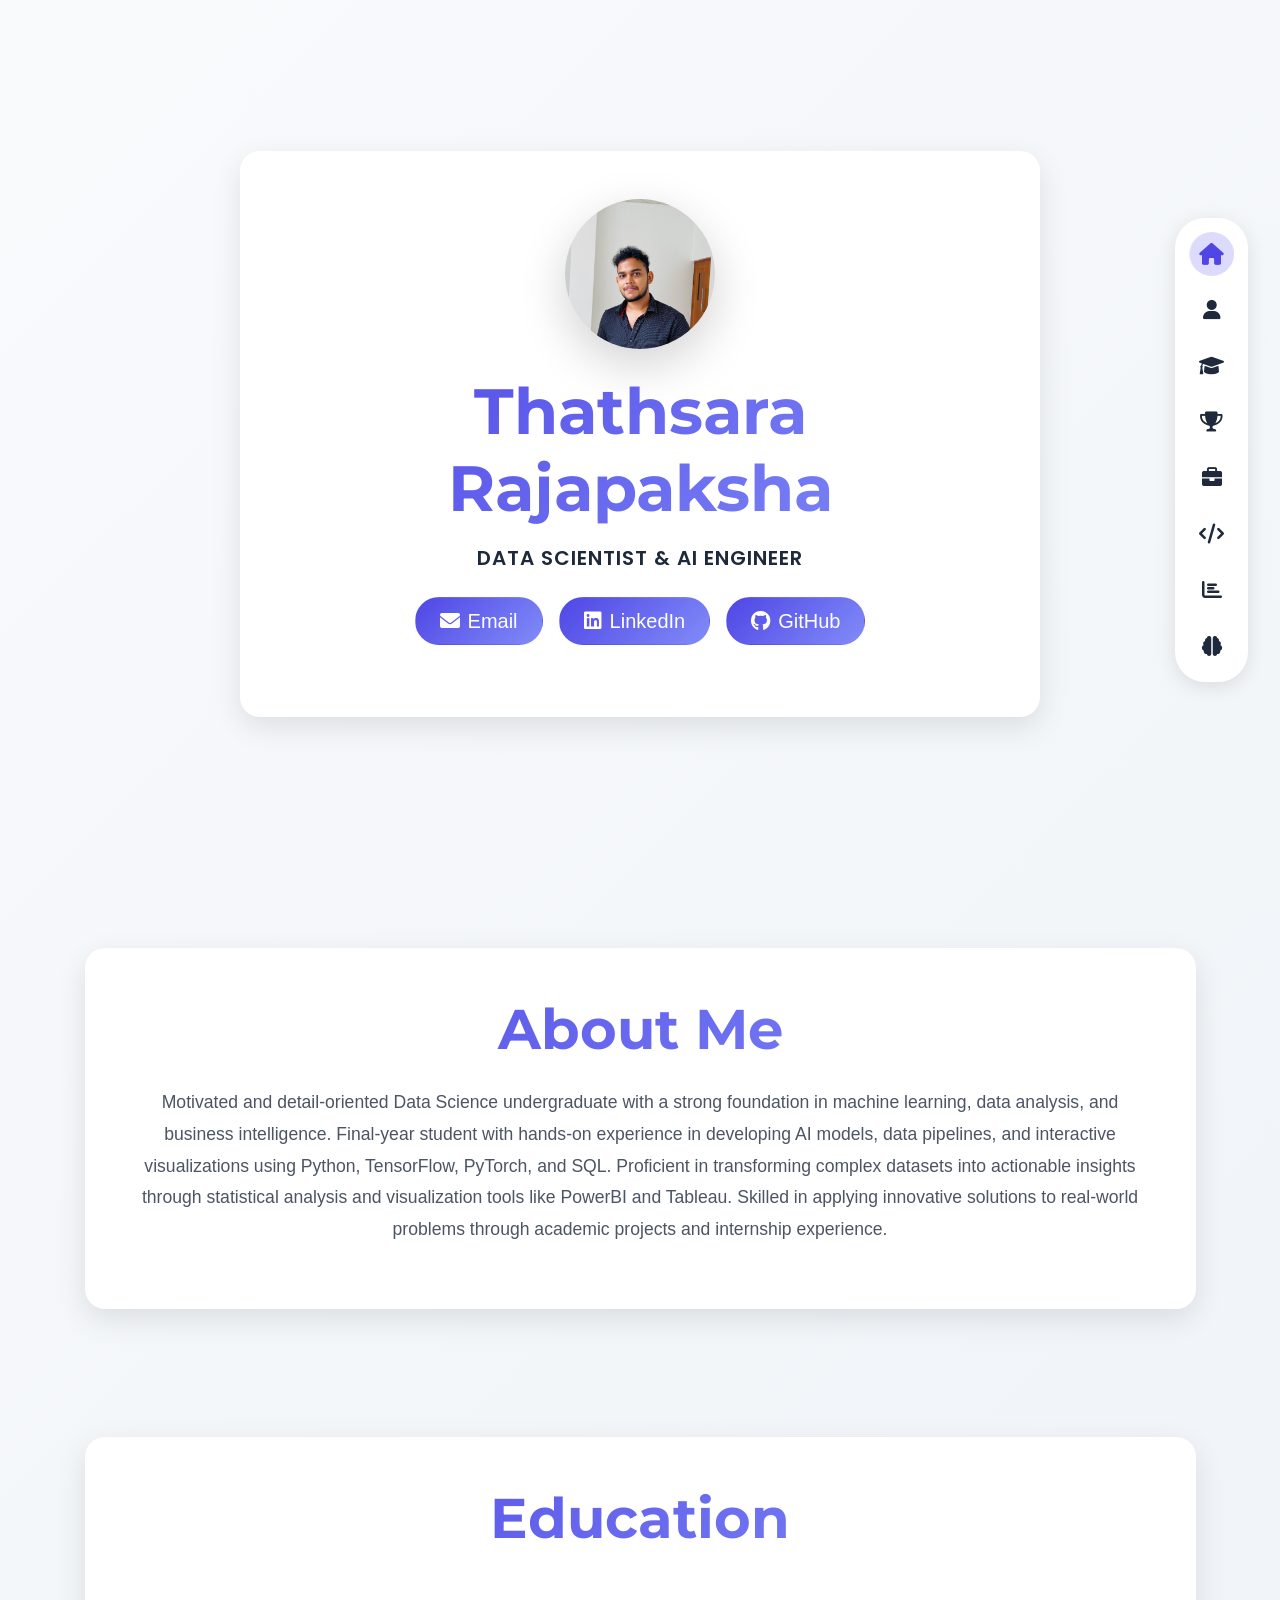
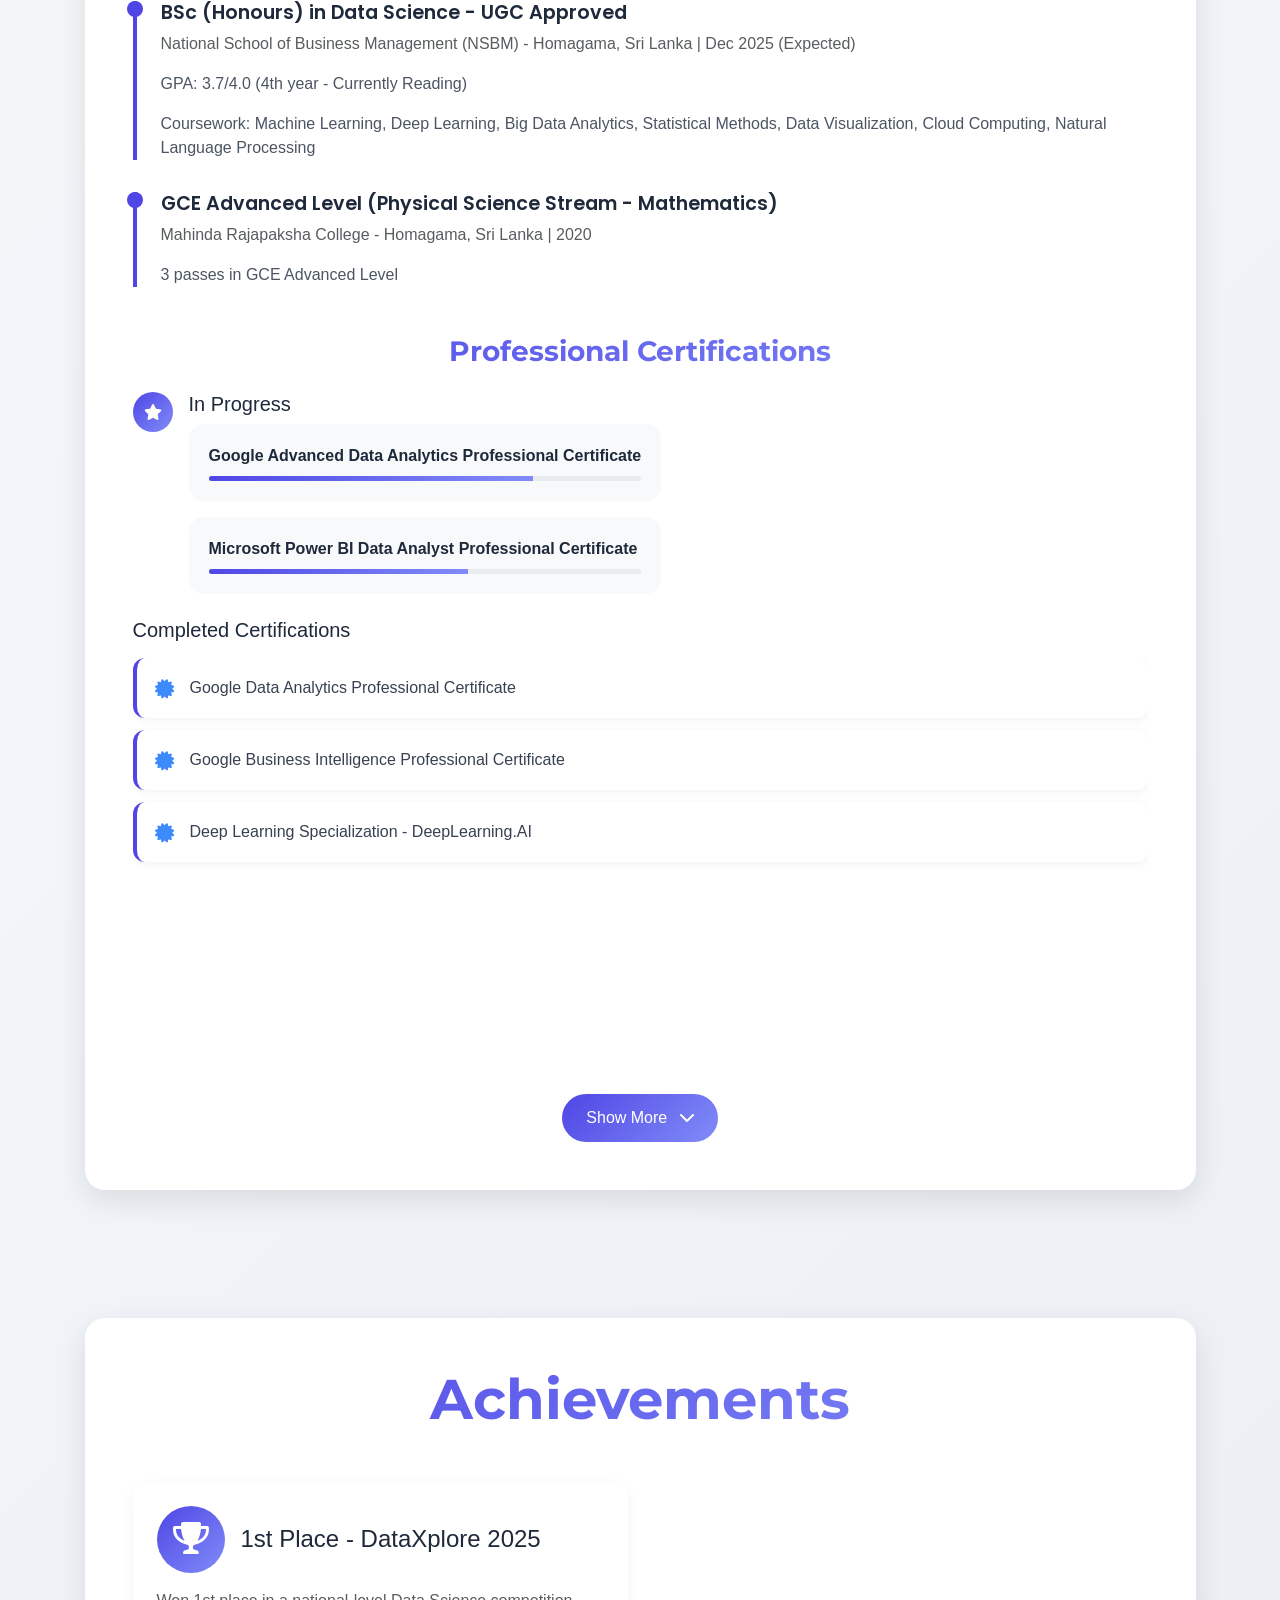
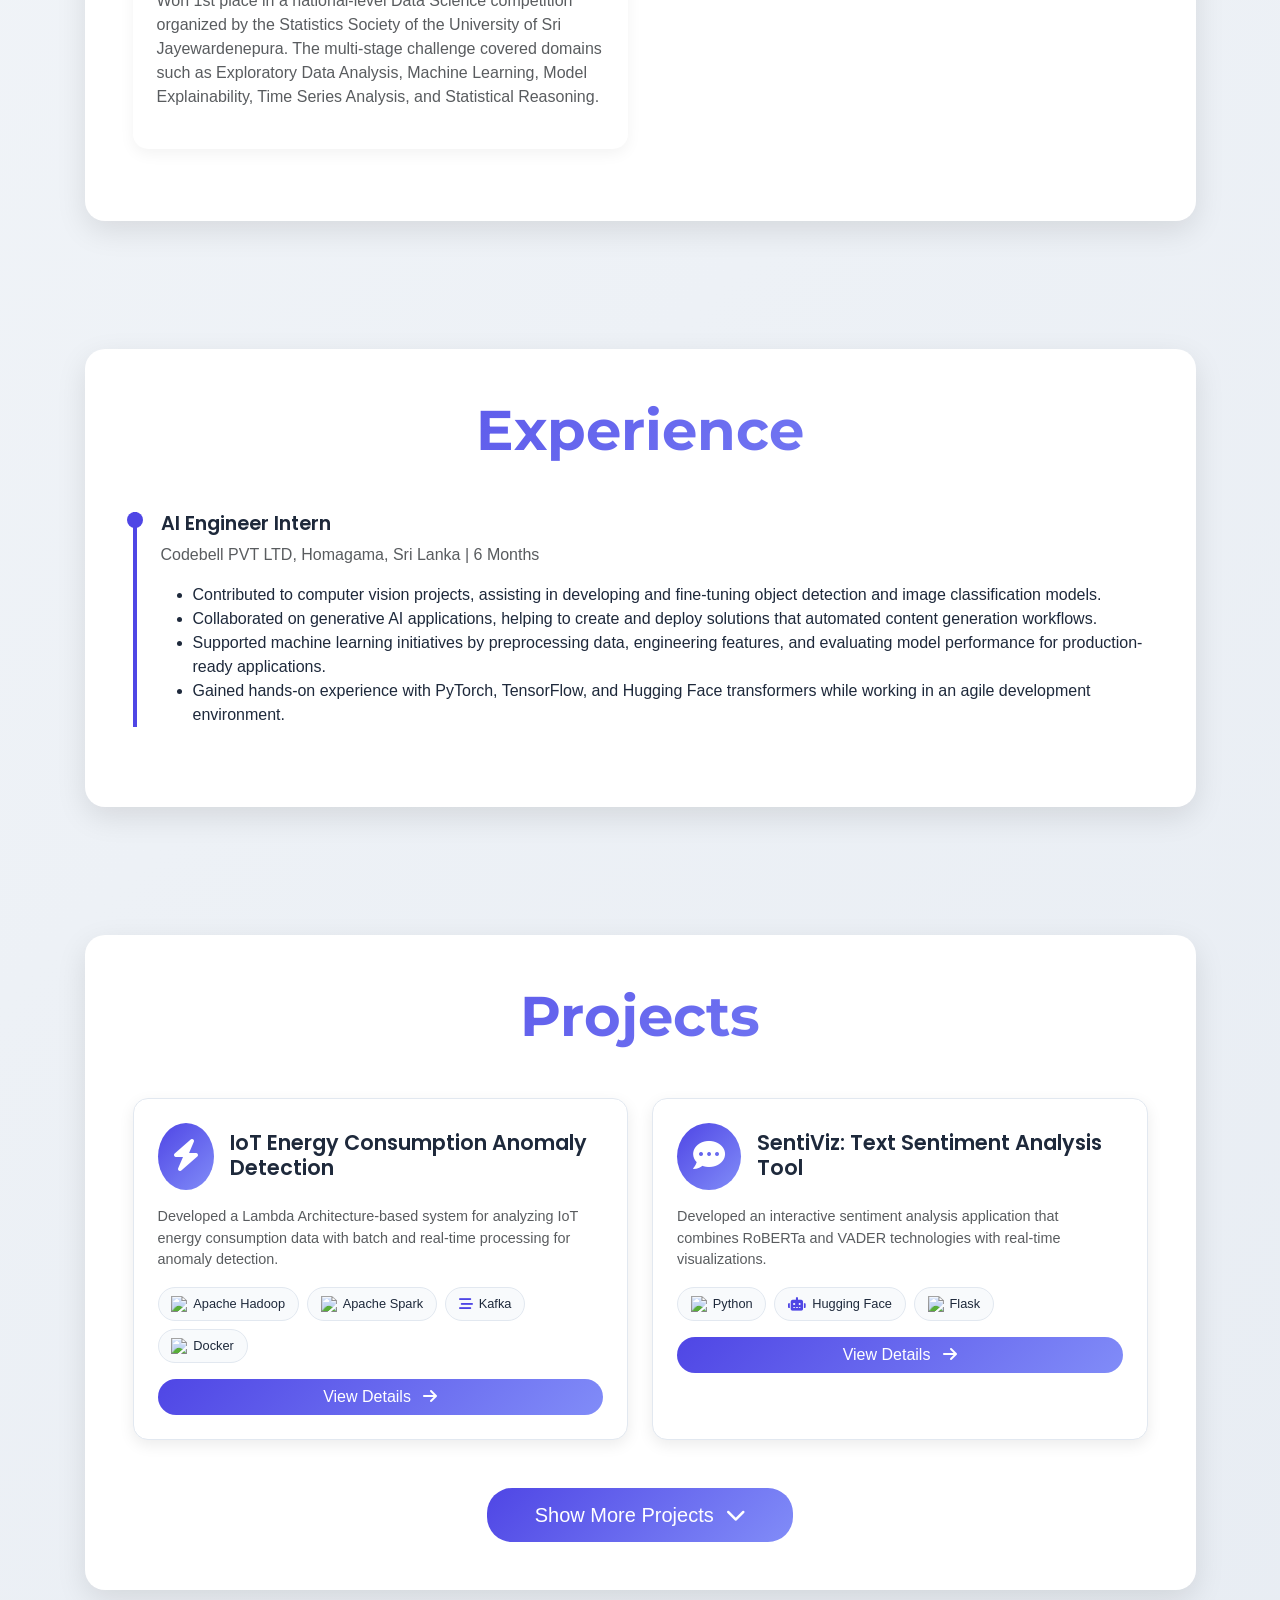
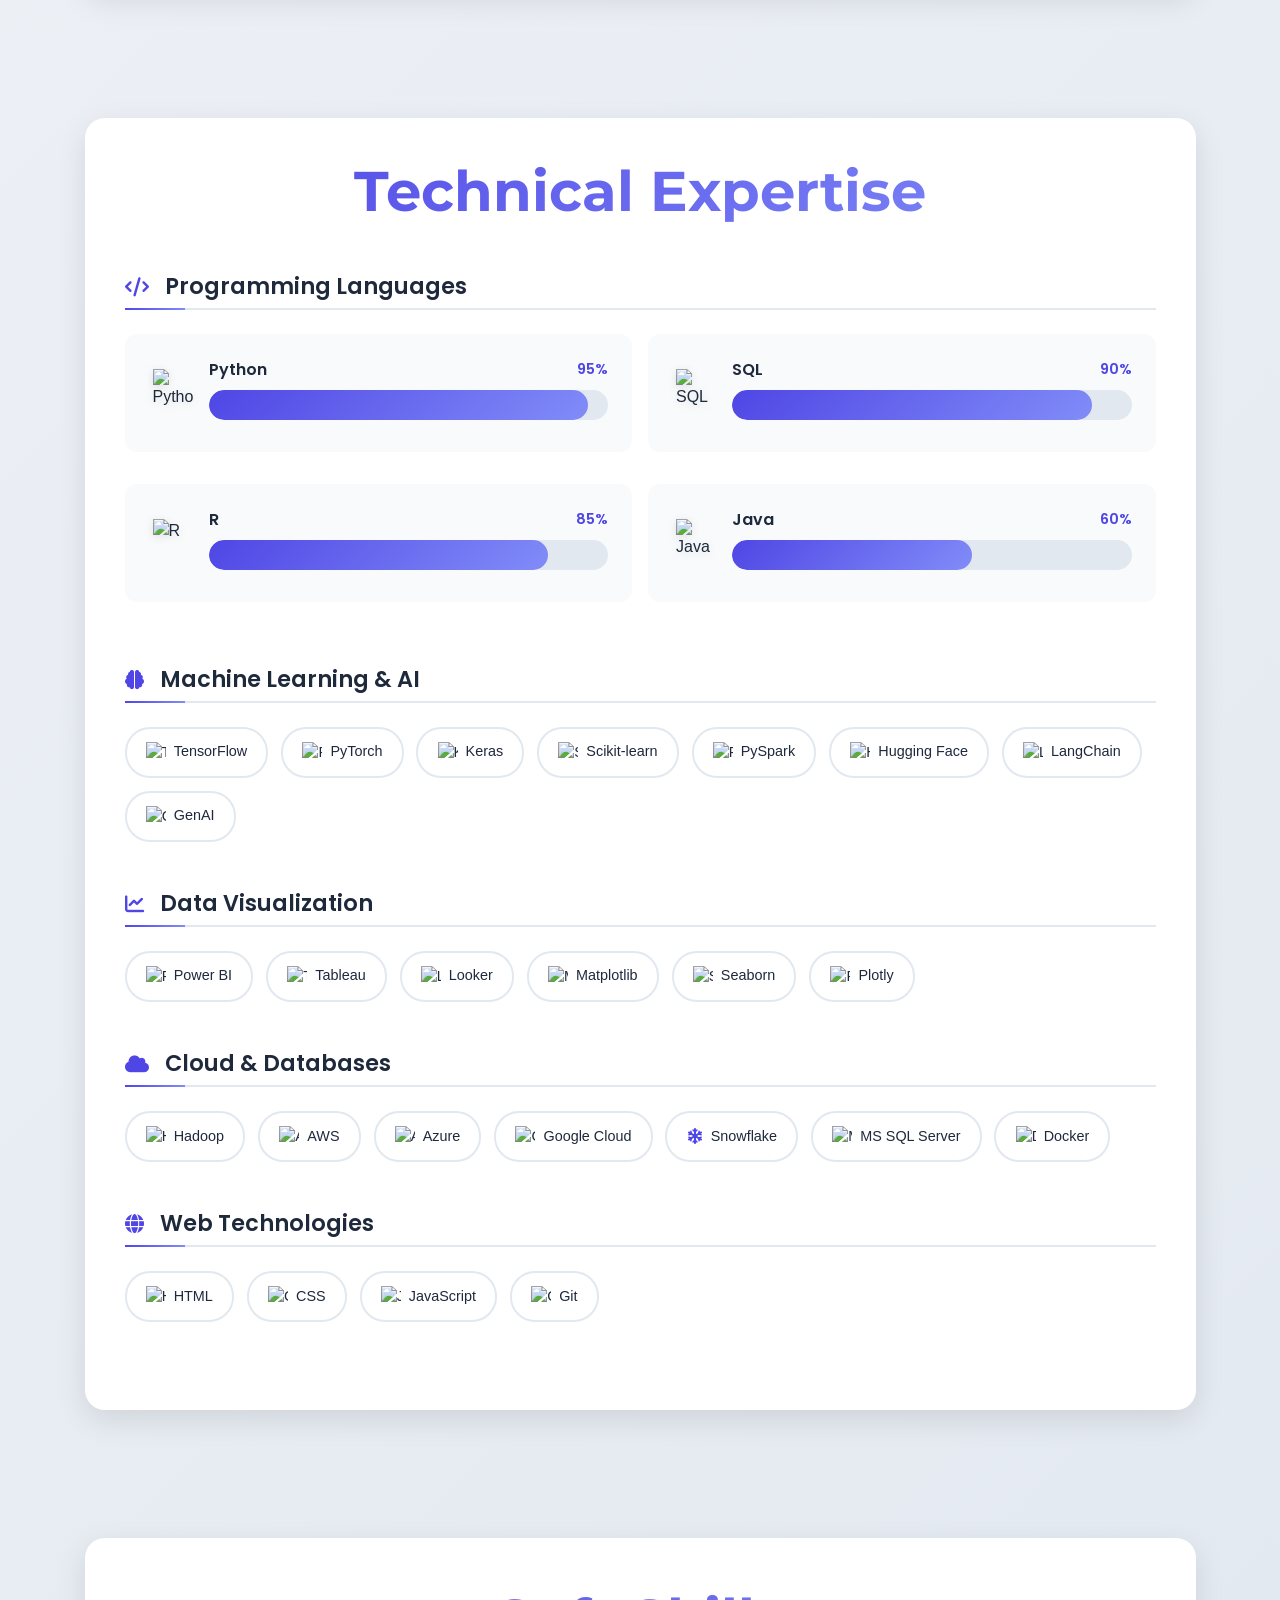
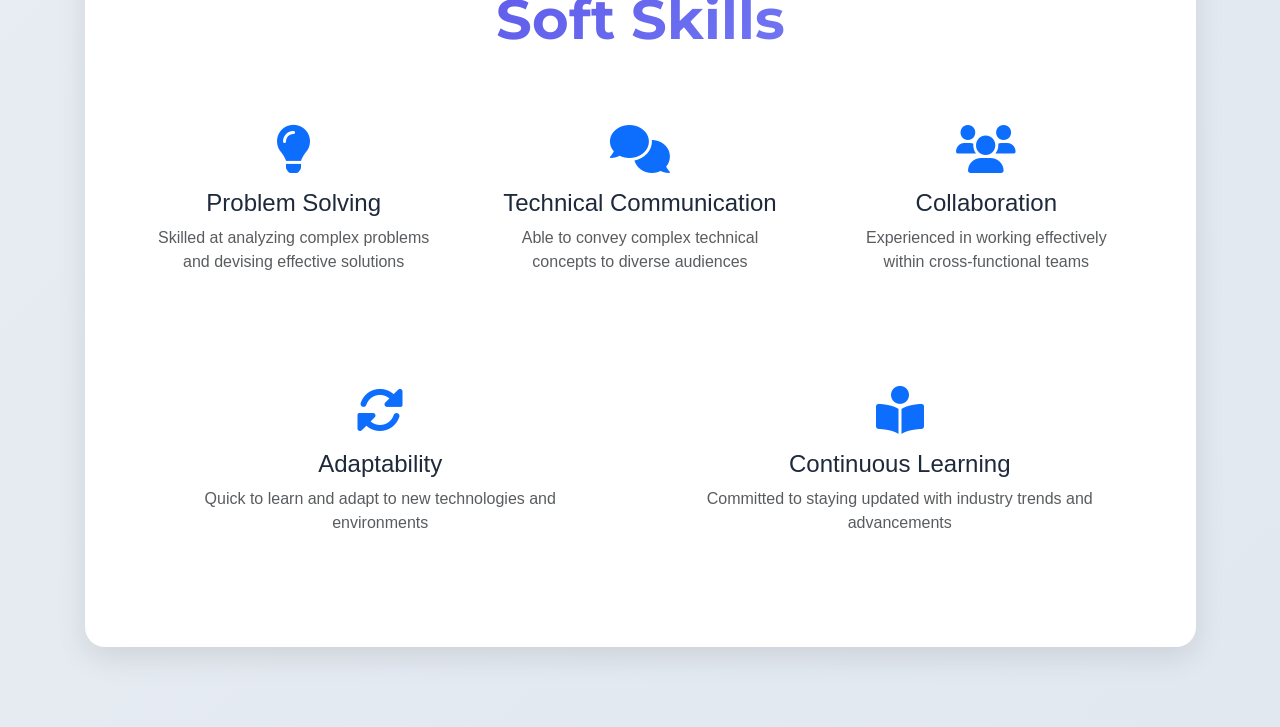
==== commit 43fea41d: "Skill section update" ====
--- a/index.html
+++ b/index.html
@@ -837,10 +837,10 @@
                                   <div class="flex-grow-1">
                                       <div class="d-flex justify-content-between align-items-center mb-2">
                                           <span class="skill-name">Java</span>
-                                          <span class="skill-percentage">75%</span>
+                                          <span class="skill-percentage">60%</span>
                                       </div>
                                       <div class="skill-bar">
-                                          <div class="skill-progress" style="width: 75%"></div>
+                                          <div class="skill-progress" style="width: 60%"></div>
                                       </div>
                                   </div>
                               </div>
